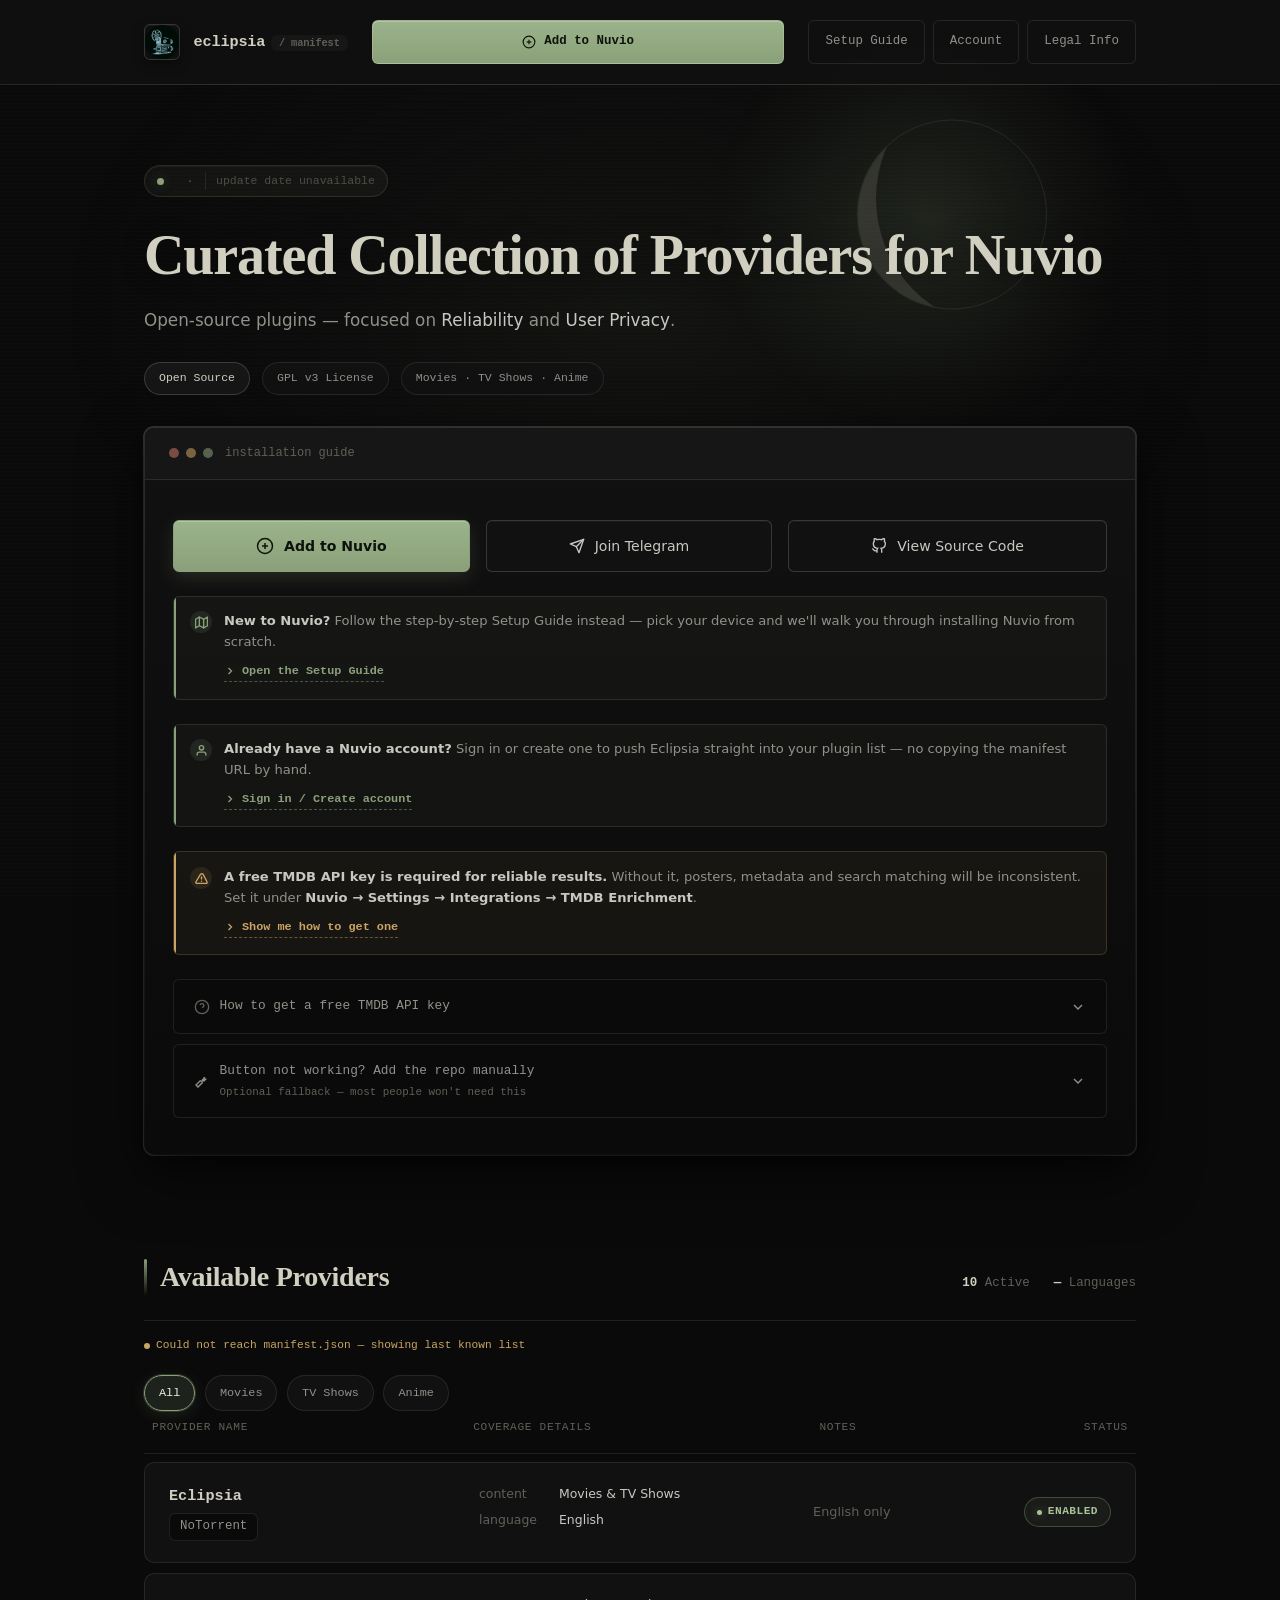
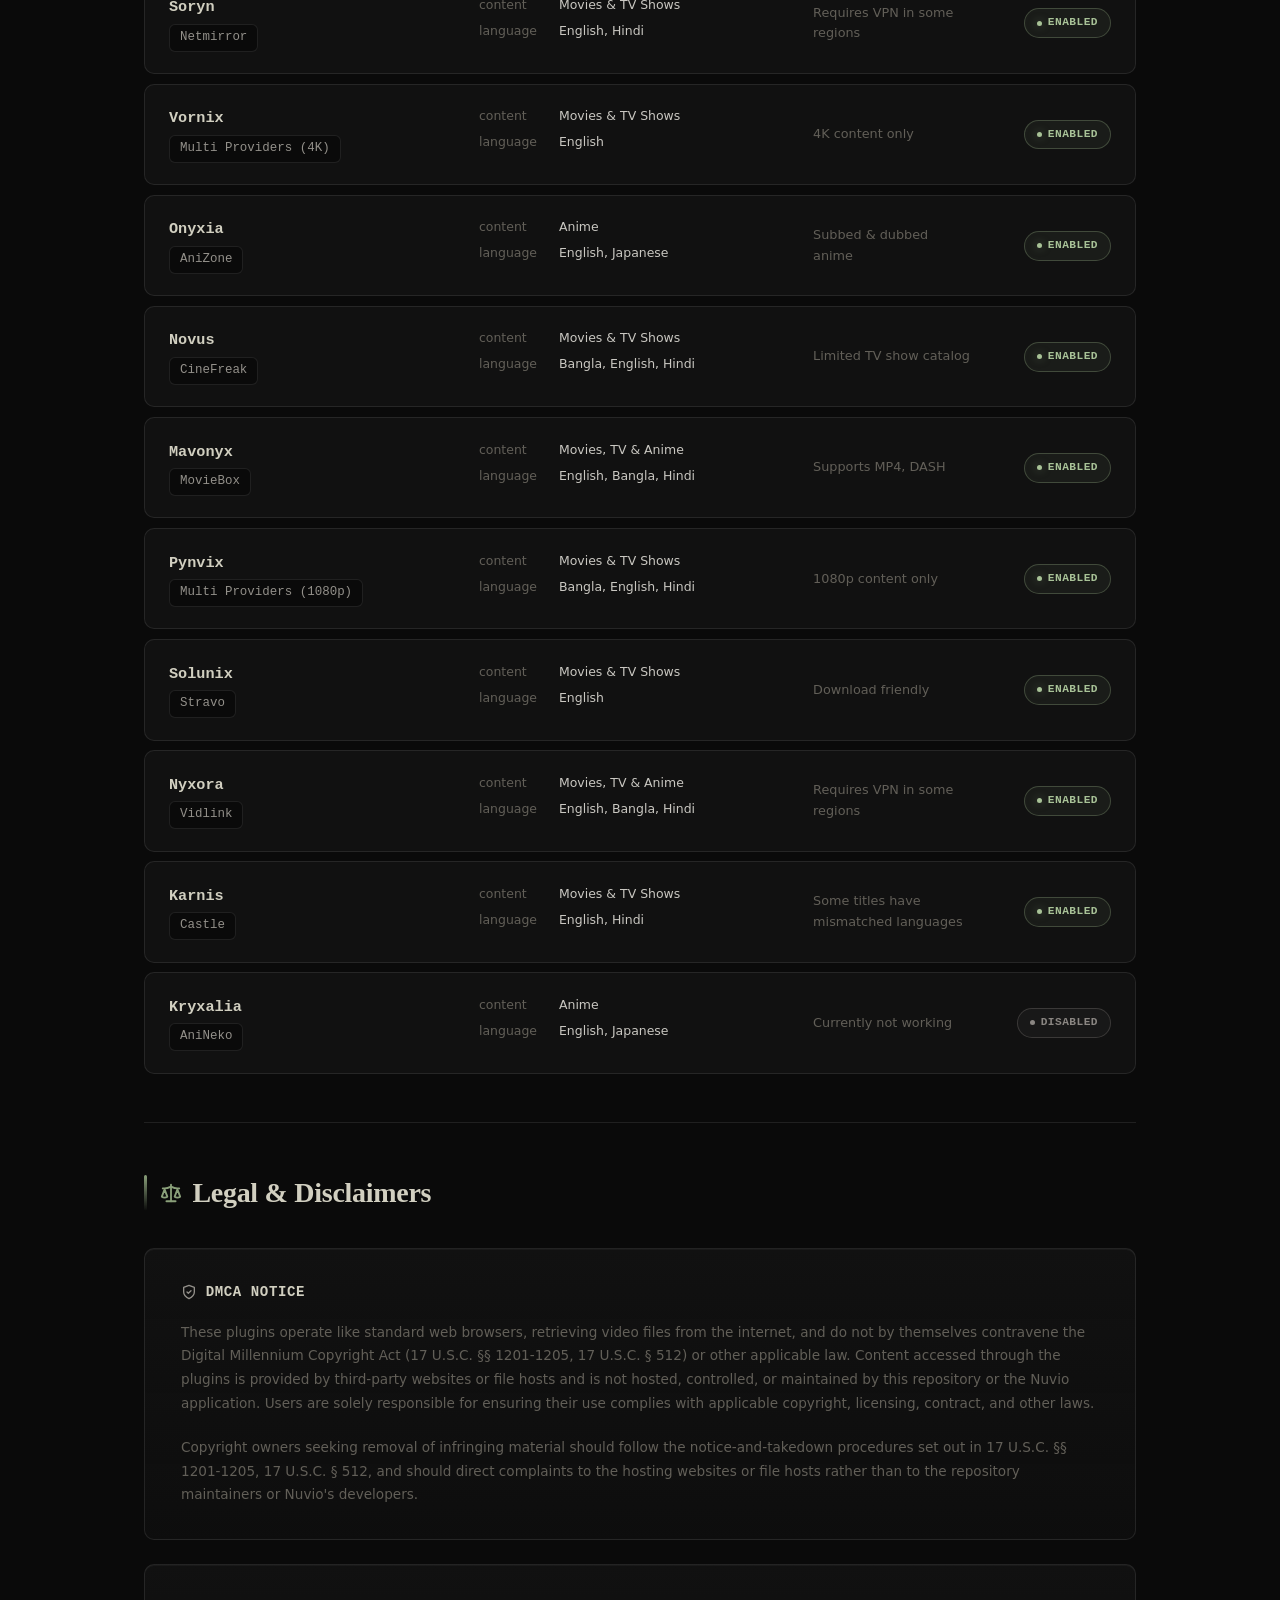
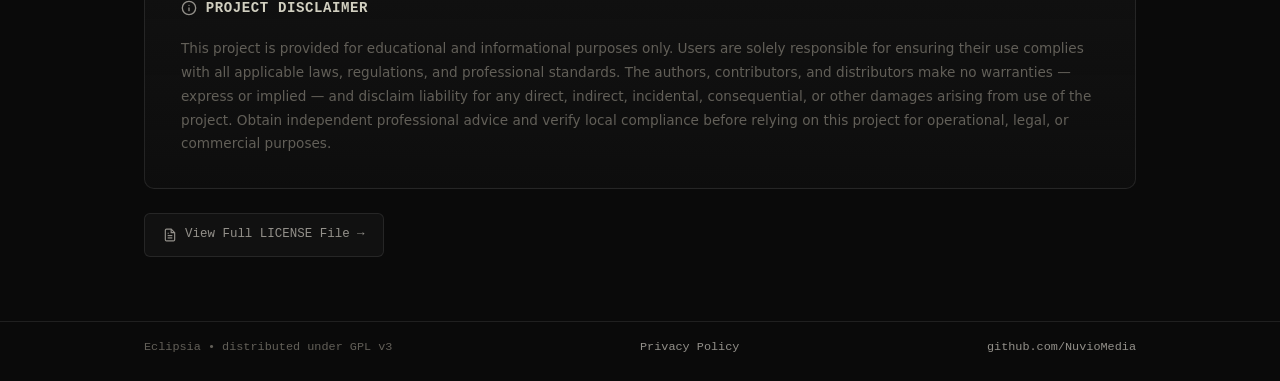
==== index.html @ 63b5b100 "Update" ====
<!doctype html>
<html lang="en" data-scroll-behavior="smooth">
<head>
  <meta charset="utf-8">
  <meta name="viewport" content="width=device-width, initial-scale=1">
  <meta name="theme-color" content="#0a0a0a">
  <meta name="referrer" content="no-referrer">
  <meta http-equiv="Content-Security-Policy" content="
    default-src 'self';
    style-src 'self' 'unsafe-inline' https://fonts.bunny.net;
    font-src https://fonts.bunny.net;
    img-src 'self' data:;
    connect-src 'self' https://raw.githubusercontent.com https://api.github.com;
    script-src 'self';
    frame-ancestors 'none';
    base-uri 'self';
    form-action 'none';
  ">
  <meta http-equiv="Permissions-Policy" content="camera=(), microphone=(), geolocation=(), payment=(), usb=(), interest-cohort=()">
  <link rel="icon" type="image/png" href="assets/icon.png">
  <link rel="apple-touch-icon" href="assets/logo.png">

  <title>Eclipsia</title>
  <meta name="description" content="A curated, open-source collection of provider plugins for Nuvio. Movies, TV, anime. GPL v3.">

  <link rel="preconnect" href="https://fonts.bunny.net">
  <link href="https://fonts.bunny.net/css?family=source-serif-4:500,600|inter:400,500,600,700|jetbrains-mono:400,500,600&display=swap" rel="stylesheet">
  <link rel="stylesheet" href="assets/css/styles.css">
</head>
<body>
  <div class="app-wrapper">

    <header class="site-header">
      <div class="wrap header-inner">
        <div class="brand">
          <div class="brand-icon" aria-hidden="true">
            <img src="assets/icon.png" alt="Eclipsia">
          </div>
          <span class="brand-name">eclipsia<span class="brand-tag">/ manifest</span></span>
        </div>
        <a class="btn header-cta" id="headerCta" href="nuvio://repo?url=https://raw.githubusercontent.com/Eclipsia-Vault/eclipsia-nuvio/refs/heads/main/manifest.json">
          <svg viewBox="0 0 24 24" fill="none" stroke="currentColor" stroke-width="2">
            <circle cx="12" cy="12" r="10"/>
            <line x1="12" y1="8" x2="12" y2="16"/>
            <line x1="8" y1="12" x2="16" y2="12"/>
          </svg>
          Add to Nuvio
        </a>
        <div class="header-nav-links">
          <a href="guide/" class="nav-action">Setup Guide</a>
          <a href="accounts/" class="nav-action">Account</a>
          <a href="#legal" class="nav-action">Legal Info</a>
        </div>
        <button class="nav-toggle" id="navToggle" type="button" aria-expanded="false" aria-controls="mobileNav" aria-label="Open menu">
          <svg class="nav-toggle-icon icon-menu" viewBox="0 0 24 24" fill="none" stroke="currentColor" stroke-width="2" stroke-linecap="round" stroke-linejoin="round">
            <line x1="3" y1="6" x2="21" y2="6"/>
            <line x1="3" y1="12" x2="21" y2="12"/>
            <line x1="3" y1="18" x2="21" y2="18"/>
          </svg>
          <svg class="nav-toggle-icon icon-close" viewBox="0 0 24 24" fill="none" stroke="currentColor" stroke-width="2" stroke-linecap="round" stroke-linejoin="round">
            <line x1="18" y1="6" x2="6" y2="18"/>
            <line x1="6" y1="6" x2="18" y2="18"/>
          </svg>
        </button>
      </div>
      <div class="mobile-nav" id="mobileNav">
        <a href="guide/" class="mobile-nav-link">Setup Guide</a>
        <a href="accounts/" class="mobile-nav-link">Account</a>
        <a href="#legal" class="mobile-nav-link">Legal Info</a>
      </div>
    </header>

    <main class="wrap">

      <section class="hero" id="heroSection">
        <div class="eyebrow"><span id="manifestVersion"></span>· <span class="updated" id="lastUpdated">syncing…</span></div>

        <h1 class="hero-title">Curated Collection of Providers for Nuvio</h1>

        <p class="hero-description">
          Open-source plugins — focused on <strong>Reliability</strong> and <strong>User Privacy</strong>.
        </p>

        <div class="hero-meta">
          <span class="meta-badge primary">Open Source</span>
          <span class="meta-badge">GPL v3 License</span>
          <span class="meta-badge">Movies · TV Shows  · Anime</span>
        </div>

        <a class="btn btn-add-top btn-primary" id="btnAddTop" href="nuvio://repo?url=https://raw.githubusercontent.com/Eclipsia-Vault/eclipsia-nuvio/refs/heads/main/manifest.json">
          <svg width="18" height="18" viewBox="0 0 24 24" fill="none" stroke="currentColor" stroke-width="2">
            <circle cx="12" cy="12" r="10"/>
            <line x1="12" y1="8" x2="12" y2="16"/>
            <line x1="8" y1="12" x2="16" y2="12"/>
          </svg>
          Add to Nuvio
        </a>

        <a class="fallback-link-mobile" id="fallbackLinkTop" data-opens="manualAddGuide" href="#manualAddGuide" aria-expanded="false">
          Button not working? Add the repo manually
        </a>

        <div class="install-container reveal" id="install">
          <div class="install-titlebar">
            <div class="titlebar-dots"><span></span><span></span><span></span></div>
            <span class="install-titlebar-label">installation guide</span>
          </div>

          <div class="install-body">
            <div class="action-buttons">
              <a class="btn btn-add-desktop btn-primary" href="nuvio://repo?url=https://raw.githubusercontent.com/Eclipsia-Vault/eclipsia-nuvio/refs/heads/main/manifest.json">
                <svg width="18" height="18" viewBox="0 0 24 24" fill="none" stroke="currentColor" stroke-width="2">
                  <circle cx="12" cy="12" r="10"/>
                  <line x1="12" y1="8" x2="12" y2="16"/>
                  <line x1="8" y1="12" x2="16" y2="12"/>
                </svg>
                Add to Nuvio
              </a>
              <a class="btn" href="https://t.me/eclipsia_nuvio" target="_blank" rel="noopener noreferrer" referrerpolicy="no-referrer">
                                <svg width="16" height="16" viewBox="0 0 24 24" fill="none" stroke="currentColor" stroke-width="2" stroke-linecap="round" stroke-linejoin="round">
                                    <line x1="22" y1="2" x2="11" y2="13" />
                                    <polygon points="22 2 15 22 11 13 2 9 22 2" />
                                </svg>
                                Join Telegram
                            </a>
              <a class="btn" href="https://github.com/Eclipsia-Vault/eclipsia-nuvio" target="_blank" rel="noopener noreferrer" referrerpolicy="no-referrer">
                <svg width="16" height="16" viewBox="0 0 24 24" fill="none" stroke="currentColor" stroke-width="2">
                  <path d="M9 19c-5 1.5-5-2.5-7-3m14 6v-3.87a3.37 3.37 0 0 0-.94-2.61c3.14-.35 6.44-1.54 6.44-7A5.44 5.44 0 0 0 20 4.77 5.07 5.07 0 0 0 19.91 1S18.73.65 16 2.48a13.38 13.38 0 0 0-7 0C6.27.65 5.09 1 5.09 1A5.07 5.07 0 0 0 5 4.77a5.44 5.44 0 0 0-1.5 3.78c0 5.42 3.3 6.61 6.44 7A3.37 3.37 0 0 0 9 18.13V22"/>
                </svg>
                View Source Code
              </a>
            </div>

            <!-- Setup guide notice: points new users to the step-by-step wizard -->
            <div class="warning-banner banner-neutral">
              <span class="mark">
                <svg width="12" height="12" viewBox="0 0 24 24" fill="none" stroke="currentColor" stroke-width="2.5" stroke-linecap="round" stroke-linejoin="round"><polygon points="1 6 1 22 8 18 16 22 23 18 23 2 16 6 8 2 1 6"/><line x1="8" y1="2" x2="8" y2="18"/><line x1="16" y1="6" x2="16" y2="22"/></svg>
              </span>
              <div class="banner-body">
                <p><strong>New to Nuvio?</strong>
                Follow the step-by-step Setup Guide instead — pick your device and we'll walk you through installing Nuvio from scratch.</p>
                <a class="banner-cta" href="guide/" aria-expanded="false">
                  <svg viewBox="0 0 24 24" fill="none" stroke="currentColor" stroke-width="2.5"><polyline points="9 18 15 12 9 6"/></svg>
                  Open the Setup Guide
                </a>
              </div>
            </div>

            <!-- Account sync notice: points to the dedicated /accounts page -->
            <div class="warning-banner banner-neutral">
              <span class="mark">
                <svg width="12" height="12" viewBox="0 0 24 24" fill="none" stroke="currentColor" stroke-width="2.5"><path d="M20 21v-2a4 4 0 0 0-4-4H8a4 4 0 0 0-4 4v2"/><circle cx="12" cy="7" r="4"/></svg>
              </span>
              <div class="banner-body">
                <p><strong>Already have a Nuvio account?</strong>
                Sign in or create one to push Eclipsia straight into your plugin list — no copying the manifest URL by hand.</p>
                <a class="banner-cta" href="accounts/" aria-expanded="false">
                  <svg viewBox="0 0 24 24" fill="none" stroke="currentColor" stroke-width="2.5"><polyline points="9 18 15 12 9 6"/></svg>
                  Sign in / Create account
                </a>
              </div>
            </div>

            <!-- TMDB key notice: always visible, not buried -->
            <div class="warning-banner">
              <span class="mark">
                <svg viewBox="0 0 24 24" fill="none" stroke="currentColor" stroke-width="2.5" stroke-linecap="round" stroke-linejoin="round"><path d="M12 9v4"/><path d="M10.29 3.86 1.82 18a2 2 0 0 0 1.71 3h16.94a2 2 0 0 0 1.71-3L14.71 3.86a2 2 0 0 0-3.42 0Z"/><path d="M12 17h.01"/></svg>
              </span>
              <div class="banner-body">
                <p><strong>A free TMDB API key is required for reliable results.</strong>
                Without it, posters, metadata and search matching will be inconsistent.
                Set it under <strong>Nuvio → Settings → Integrations → TMDB Enrichment</strong>.</p>
                <a class="banner-cta" data-opens="tmdbGuide" href="#tmdbGuide" aria-expanded="false">
                  <svg viewBox="0 0 24 24" fill="none" stroke="currentColor" stroke-width="2.5"><polyline points="9 18 15 12 9 6"/></svg>
                  Show me how to get one
                </a>
              </div>
            </div>

            <!-- Collapsible: step-by-step TMDB API key guide -->
            <details class="manual-toggle" id="tmdbGuide">
              <summary>
                <span class="summary-label">
                  <svg class="summary-icon" viewBox="0 0 24 24" fill="none" stroke="currentColor" stroke-width="2"><circle cx="12" cy="12" r="10"/><path d="M9.09 9a3 3 0 0 1 5.83 1c0 2-3 3-3 3"/><line x1="12" y1="17" x2="12.01" y2="17"/></svg>
                  How to get a free TMDB API key
                </span>
                <svg class="chev" width="16" height="16" viewBox="0 0 24 24" fill="none" stroke="currentColor" stroke-width="2">
                  <polyline points="6 9 12 15 18 9"/>
                </svg>
              </summary>
              <div class="manual-toggle-body">
                <div class="guide-steps">
                  <div class="guide-step">
                    <span class="num">1</span>
                    <span class="txt">Create a free account at
                      <a href="https://www.themoviedb.org/signup" target="_blank" rel="noopener noreferrer" referrerpolicy="no-referrer">themoviedb.org</a>.
                    </span>
                  </div>
                  <div class="guide-step">
                    <span class="num">2</span>
                    <span class="txt">Once logged in, go to
                      <code>Settings</code> → <code>API</code>, then click
                      <code>Create</code> under "Request an API Key".
                    </span>
                  </div>
                  <div class="guide-step">
                    <span class="num">3</span>
                    <span class="txt">Choose <code>Developer</code>, accept the terms, and fill in the short application form. For personal use, "Application Name" and "Application URL" can be anything (e.g. Nuvio and a placeholder URL).</span>
                  </div>
                  <div class="guide-step">
                    <span class="num">4</span>
                    <span class="txt">Once approved (usually instant), copy the <code>API Key (v3 auth)</code> value from your new API settings page.</span>
                  </div>
                  <div class="guide-step">
                    <span class="num">5</span>
                    <span class="txt">Paste it into <code>Nuvio → Settings → Integrations → TMDB Enrichment</code> and save.</span>
                  </div>
                </div>
                <div class="guide-note">Free tier is more than enough for personal use — no billing details required.</div>
              </div>
            </details>

            <!-- Collapsible: manual repo add -->
            <details class="manual-toggle is-fallback" id="manualAddGuide">
              <summary>
                <span class="summary-label">
                  <svg class="summary-icon" viewBox="0 0 24 24" fill="none" stroke="currentColor" stroke-width="2">
                    <path d="M14.7 6.3a4 4 0 0 1-5.4 5.4L3 18l3 3 6.3-6.3a4 4 0 0 1 5.4-5.4l-2.8 2.8-2-2 2.8-2.8Z"/>
                  </svg>
                  <span class="summary-text">
                    <span>Button not working? Add the repo manually</span>
                    <span class="summary-sub">Optional fallback — most people won't need this</span>
                  </span>
                </span>
                <svg class="chev" width="16" height="16" viewBox="0 0 24 24" fill="none" stroke="currentColor" stroke-width="2">
                  <polyline points="6 9 12 15 18 9"/>
                </svg>
              </summary>
              <div class="manual-toggle-body">
                <div class="step-label">Step 01 — Open plugin settings</div>
                <div class="path-row">
                  <span class="seg">Nuvio</span><span class="sep">→</span>
                  <span class="seg">Settings</span><span class="sep">→</span>
                  <span class="seg">Content & Discovery</span><span class="sep">→</span>
                  <span class="seg">Plugins</span>
                </div>

                <div class="step-label">Step 02 — Copy repository URL below</div>
                <div class="repo-url-box">
                  <div class="repo-url-label">Repository URL</div>
                  <div class="repo-url-field">
                    <div class="repo-url-value" id="manifestUrlText">https://raw.githubusercontent.com/Eclipsia-Vault/eclipsia-nuvio/refs/heads/main/stable/manifest.json</div>
                    <button class="repo-copy-btn" id="copyRepoBtn" type="button">
                      <svg width="16" height="16" viewBox="0 0 24 24" fill="none" stroke="currentColor" stroke-width="2">
                        <rect x="9" y="9" width="13" height="13" rx="2"/>
                        <path d="M5 15V5a2 2 0 0 1 2-2h10"/>
                      </svg>
                      <span id="repoCopyText">Copy Link</span>
                    </button>
                  </div>
                </div>
              </div>
            </details>

            
        </div>
      </section>

      <button class="fab-top" id="fabTop" type="button" aria-label="Back to top">
        <svg viewBox="0 0 24 24" fill="none" stroke="currentColor" stroke-width="2" stroke-linecap="round" stroke-linejoin="round">
          <line x1="12" y1="19" x2="12" y2="5"/>
          <polyline points="5 12 12 5 19 12"/>
        </svg>
      </button>

      <section class="providers-section reveal">
        <div class="section-head">
          <h2>Available Providers</h2>
          <div class="section-stats">
            <span><b id="statActive">10</b> Active</span>
            <span><b id="statLangs">3+</b> Languages</span>
          </div>
        </div>

        <p class="sync-status" id="syncStatus">Loading providers from manifest.json…</p>

        <button class="manual-toggle providers-toggle-btn" id="providersToggleBtn" type="button" aria-expanded="false" aria-controls="providersBody">
          <span>Show Available Providers</span>
          <svg class="chev" width="16" height="16" viewBox="0 0 24 24" fill="none" stroke="currentColor" stroke-width="2">
            <polyline points="6 9 12 15 18 9"/>
          </svg>
        </button>

        <div class="providers-body" id="providersBody">
          <div class="filter-bar" id="filterBar" role="group" aria-label="Filter providers by content type">
            <button class="filter-chip active" data-filter="all" type="button">All</button>
            <button class="filter-chip" data-filter="movies" type="button">Movies</button>
            <button class="filter-chip" data-filter="tv" type="button">TV Shows</button>
            <button class="filter-chip" data-filter="anime" type="button">Anime</button>
          </div>

          <div class="col-head">
            <span>Provider Name</span>
            <span>Coverage Details</span>
            <span>Notes</span>
            <span class="end">Status</span>
          </div>

          <div class="manifest-list" id="scraperCards"></div>
          <p class="no-results" id="noResults">No providers match this filter.</p>
        </div>
      </section>

      <section id="legal" class="legal-section reveal">
        <div class="section-head legal-head">
          <h2>
            <svg viewBox="0 0 24 24" fill="none" stroke="currentColor" stroke-width="2" stroke-linecap="round" stroke-linejoin="round">
              <path d="m16 16 3-8 3 8c-.87.65-1.92 1-3 1s-2.13-.35-3-1Z"/>
              <path d="m2 16 3-8 3 8c-.87.65-1.92 1-3 1s-2.13-.35-3-1Z"/>
              <path d="M7 21h10"/>
              <path d="M12 3v18"/>
              <path d="M3 7h2c2 0 5-1 7-2 2 1 5 2 7 2h2"/>
            </svg>
            Legal & Disclaimers
          </h2>
        </div>

        <div class="legal-block">
          <h3>
            <svg viewBox="0 0 24 24" fill="none" stroke="currentColor" stroke-width="2" stroke-linecap="round" stroke-linejoin="round">
              <path d="M12 22s8-4 8-10V5l-8-3-8 3v7c0 6 8 10 8 10Z"/>
              <path d="M9 12l2 2 4-4"/>
            </svg>
            DMCA Notice
          </h3>
          <p align="justify">
            These plugins operate like standard web browsers, retrieving video files from the internet,
            and do not by themselves contravene the Digital Millennium Copyright Act
            (17 U.S.C. §§ 1201-1205, 17 U.S.C. § 512) or other applicable law. Content accessed through
            the plugins is provided by third-party websites or file hosts and is not hosted, controlled,
            or maintained by this repository or the Nuvio application. Users are solely responsible for
            ensuring their use complies with applicable copyright, licensing, contract, and other laws.
          </p>
          <p align="justify">
            Copyright owners seeking removal of infringing material should follow the notice-and-takedown
            procedures set out in 17 U.S.C. §§ 1201-1205, 17 U.S.C. § 512, and should direct complaints to
            the hosting websites or file hosts rather than to the repository maintainers or Nuvio's developers.
          </p>
        </div>

        <div class="legal-block">
          <h3>
            <svg viewBox="0 0 24 24" fill="none" stroke="currentColor" stroke-width="2" stroke-linecap="round" stroke-linejoin="round">
              <circle cx="12" cy="12" r="10"/>
              <line x1="12" y1="16" x2="12" y2="12"/>
              <line x1="12" y1="8" x2="12.01" y2="8"/>
            </svg>
            Project Disclaimer
          </h3>
          <p align="justify">
            This project is provided for educational and informational purposes only. Users are solely
            responsible for ensuring their use complies with all applicable laws, regulations, and
            professional standards. The authors, contributors, and distributors make no warranties —
            express or implied — and disclaim liability for any direct, indirect, incidental, consequential,
            or other damages arising from use of the project. Obtain independent professional advice and
            verify local compliance before relying on this project for operational, legal, or commercial purposes.
          </p>
        </div>

        <a href="https://github.com/Eclipsia-Vault/eclipsia-nuvio/blob/main/LICENSE" target="_blank" rel="noopener noreferrer" referrerpolicy="no-referrer" class="license-link">
  <svg width="16" height="16" viewBox="0 0 24 24" fill="none" stroke="currentColor" stroke-width="2">
    <path d="M14 2H6a2 2 0 0 0-2 2v16a2 2 0 0 0 2 2h12a2 2 0 0 0 2-2V8z"/>
    <polyline points="14,2 14,8 20,8"/>
    <line x1="16" y1="13" x2="8" y2="13"/>
    <line x1="16" y1="17" x2="8" y2="17"/>
    <polyline points="10,9 9,9 8,9"/>
  </svg>
  View Full LICENSE File →
</a>
      </section>

    </main>

    <footer class="site-footer">
      <div class="wrap footer-content">
        <span>Eclipsia • distributed under GPL v3</span>
        <a class="footer-link" href="privacy/">Privacy Policy</a>
        <a class="footer-link" href="https://github.com/NuvioMedia" target="_blank" rel="noopener noreferrer" referrerpolicy="no-referrer">github.com/NuvioMedia</a>
      </div>
    </footer>

  </div>

  <script src="assets/js/app.js" defer></script>

</body>
</html>
---- assets/css/styles.css ----
:root {
  --bg-deep: #0a0a0a;
  --bg-0: #0a0a0a;
  --bg-1: #111111;
  --bg-2: #161616;
  --bg-glass: rgba(17, 17, 17, 0.85);

  --line: rgba(255, 255, 255, 0.09);
  --line-hover: rgba(255, 255, 255, 0.16);
  --line-strong: rgba(255, 255, 255, 0.2);

  --ink-primary: #d1cfc0;
  --ink-secondary: #c9c7c1;
  --ink-muted: #93908a;
  --ink-subtle: #625f58;

  --accent-ok: #8aa07a;
  --accent-ok-bright: #a8c297;
  --accent-warn: #c9a464;
  --accent-neutral: #8a8682;

  --radius-s: 6px;
  --radius-m: 10px;
  --radius-xl: 20px;

  --font-display: "Source Serif 4", Georgia, serif;
  --font-body: "Inter", system-ui, sans-serif;
  --font-mono: "JetBrains Mono", ui-monospace, Menlo, monospace;

  --shadow-subtle: 0 2px 8px rgba(0, 0, 0, 0.5);
  --shadow-card: 0 8px 32px rgba(0, 0, 0, 0.6), 0 0 0 1px var(--line);
  --shadow-elevated: 0 12px 48px rgba(0, 0, 0, 0.7),
    0 0 0 1px var(--line-strong);
  --shadow-float: 0 20px 60px rgba(0, 0, 0, 0.55), 0 6px 20px rgba(0, 0, 0, 0.4),
    0 0 0 1px var(--line-strong);
  --shadow-inset-top: inset 0 1px 0 rgba(255, 255, 255, 0.04);

  --ease: cubic-bezier(0.4, 0, 0.2, 1);
  --ease-out-expo: cubic-bezier(0.16, 1, 0.3, 1);
  --ease-spring: cubic-bezier(0.34, 1.56, 0.64, 1);
}

*,
*::before,
*::after {
  box-sizing: border-box;
  margin: 0;
  padding: 0;
}

html {
  scroll-behavior: smooth;
  -webkit-text-size-adjust: 100%;
}

body {
  font-family: var(--font-body);
  background: var(--bg-deep);
  color: var(--ink-secondary);
  line-height: 1.6;
  min-height: 100vh;
  overflow-x: hidden;
}

body::before {
  content: "";
  position: fixed;
  inset: 0;
  z-index: -2;
  pointer-events: none;
  background-image: repeating-linear-gradient(
    180deg,
    transparent,
    transparent 3px,
    rgba(255, 255, 255, 0.012) 3px,
    rgba(255, 255, 255, 0.012) 4px
  );
}

body::after {
  content: "";
  position: fixed;
  top: -10%;
  left: 50%;
  width: 1200px;
  height: 800px;
  transform: translateX(-50%);
  z-index: -3;
  pointer-events: none;
  background: radial-gradient(
    ellipse at center,
    rgba(138, 160, 122, 0.07) 0%,
    rgba(138, 160, 122, 0.025) 35%,
    transparent 70%
  );
}

a {
  color: inherit;
  text-decoration: none;
  transition: color 150ms var(--ease);
}
a:hover {
  color: var(--ink-primary);
}

button {
  font-family: inherit;
  cursor: pointer;
  background: none;
  border: none;
  color: inherit;
  transition: all 200ms var(--ease);
}

img {
  max-width: 100%;
  display: block;
}

::selection {
  background: var(--ink-primary);
  color: var(--bg-0);
}

*:focus-visible {
  outline: 2px solid var(--accent-ok-bright);
  outline-offset: 2px;
  border-radius: 2px;
}

.wrap {
  max-width: 1040px;
  margin: 0 auto;
  padding: 0 1.5rem;
}

@media (max-width: 420px) {
  .wrap {
    padding: 0 1.15rem;
  }
}

/* ========================
   HEADER — Glass morphism
   ======================== */
.site-header {
  position: sticky;
  top: 0;
  z-index: 100;
  background: var(--bg-glass);
  backdrop-filter: blur(24px) saturate(200%);
  -webkit-backdrop-filter: blur(24px) saturate(200%);
  border-bottom: 1px solid var(--line);
}

.site-header::after {
  content: "";
  position: absolute;
  left: 0;
  right: 0;
  bottom: -1px;
  height: 1px;
  background: linear-gradient(
    90deg,
    transparent,
    rgba(255, 255, 255, 0.05) 20%,
    rgba(255, 255, 255, 0.05) 80%,
    transparent
  );
  pointer-events: none;
}

.header-inner {
  display: flex;
  align-items: center;
  justify-content: space-between;
  padding: 1.25rem 0;
  gap: 1.5rem;
  min-height: 60px;
}

.brand {
  display: flex;
  align-items: center;
  gap: 0.85rem;
  flex-shrink: 0;
}

.brand-icon {
  width: 36px;
  height: 36px;
  border-radius: var(--radius-s);
  overflow: hidden;
  border: 1px solid var(--line-hover);
  box-shadow: 0 4px 12px rgba(0, 0, 0, 0.4), var(--shadow-inset-top);
}

.brand-icon img {
  width: 100%;
  height: 100%;
  object-fit: cover;
}

.brand-name {
  font-family: var(--font-mono);
  font-size: 0.95rem;
  font-weight: 600;
  color: var(--ink-primary);
  letter-spacing: -0.01em;
  white-space: nowrap;
}

.brand-tag {
  font-family: var(--font-mono);
  font-size: 0.65rem;
  color: var(--ink-subtle);
  margin-left: 0.35rem;
  padding: 2px 8px;
  background: var(--bg-2);
  border-radius: var(--radius-s);
}

.header-nav-links {
  display: flex;
  align-items: center;
  gap: 0.5rem;
  flex-shrink: 0;
}

.nav-action {
  font-family: var(--font-mono);
  font-size: 0.78rem;
  color: var(--ink-muted);
  padding: 8px 16px;
  border: 1px solid var(--line);
  border-radius: var(--radius-s);
  background: transparent;
  transition: all 200ms var(--ease);
  white-space: nowrap;
  min-height: 44px;
  display: inline-flex;
  align-items: center;
}

.nav-action:hover {
  color: var(--ink-primary);
  border-color: var(--line-hover);
  background: var(--bg-2);
}

.nav-toggle {
  display: none;
  align-items: center;
  justify-content: center;
  width: 40px;
  height: 40px;
  border: 1px solid var(--line);
  border-radius: var(--radius-s);
  background: transparent;
  color: var(--ink-secondary);
  flex-shrink: 0;
  transition: all 200ms var(--ease);
}

.nav-toggle:hover {
  color: var(--ink-primary);
  border-color: var(--line-hover);
  background: var(--bg-2);
}

.nav-toggle-icon {
  width: 20px;
  height: 20px;
}

.nav-toggle .icon-close {
  display: none;
}

.nav-toggle[aria-expanded="true"] .icon-menu {
  display: none;
}
.nav-toggle[aria-expanded="true"] .icon-close {
  display: block;
}

.mobile-nav {
  display: none;
  flex-direction: column;
  gap: 0.5rem;
  padding: 0 1.5rem 1.1rem;
  max-height: 0;
  overflow: hidden;
  opacity: 0;
  transform: translateY(-6px);
  pointer-events: none;
  transition: max-height 240ms var(--ease-out-expo),
    opacity 160ms var(--ease-out-expo),
    transform 200ms var(--ease-out-expo);
}

.mobile-nav.open {
  max-height: 260px;
  opacity: 1;
  transform: translateY(0);
  pointer-events: auto;
  transition: max-height 240ms var(--ease-out-expo),
    opacity 200ms var(--ease-out-expo) 20ms,
    transform 240ms var(--ease-out-expo);
}

.mobile-nav-link {
  font-family: var(--font-mono);
  font-size: 0.82rem;
  color: var(--ink-muted);
  padding: 12px 14px;
  border: 1px solid var(--line);
  border-radius: var(--radius-s);
  background: var(--bg-2);
  opacity: 0;
  transform: translateY(-4px);
  transition: color 200ms var(--ease), border-color 200ms var(--ease), background 200ms var(--ease),
    opacity 180ms var(--ease-out-expo), transform 180ms var(--ease-out-expo);
}

.mobile-nav.open .mobile-nav-link {
  opacity: 1;
  transform: translateY(0);
}

.mobile-nav.open .mobile-nav-link:nth-child(1) { transition-delay: 40ms; }
.mobile-nav.open .mobile-nav-link:nth-child(2) { transition-delay: 80ms; }
.mobile-nav.open .mobile-nav-link:nth-child(3) { transition-delay: 120ms; }
.mobile-nav.open .mobile-nav-link:nth-child(4) { transition-delay: 160ms; }

.mobile-nav-link:hover,
.mobile-nav-link:active {
  color: var(--ink-primary);
  border-color: var(--line-hover);
}

@media (max-width: 600px) {
  .header-nav-links {
    display: none;
  }

  .nav-toggle {
    display: inline-flex;
  }

  .mobile-nav {
    display: flex;
  }
}

/* ========================
   HERO SECTION
   ======================== */
.hero {
  padding: 5rem 0 2.5rem;
  position: relative;
}

/* Decorative eclipse motif — soft glow + ring, anchored to the right of
   the hero title/description so the wide empty column beside the
   (intentionally narrow-measure) copy doesn't read as blank. Anchored
   with a fixed offset from the top of the hero — rather than a
   percentage of its full height — so it stays beside the headline
   instead of drifting down behind the (much taller) install-container
   box that follows. Purely visual: no layout width is reserved for it,
   so copy width/wrapping is unaffected. */
.hero::before {
  content: "";
  position: absolute;
  top: 7rem;
  right: 0;
  width: 480px;
  height: 480px;
  max-width: 42%;
  transform: translateY(-45%);
  background: radial-gradient(
    circle,
    rgba(138, 160, 122, 0.16) 0%,
    rgba(138, 160, 122, 0.05) 42%,
    transparent 68%
  );
  pointer-events: none;
  z-index: -1;
  animation: eclipse-glow-pulse 9s var(--ease) infinite;
}

.hero::after {
  content: "";
  position: absolute;
  top: 7.5rem;
  right: 9%;
  width: 190px;
  height: 190px;
  transform: translateY(-45%);
  border-radius: 50%;
  border: 1px solid rgba(209, 207, 192, 0.1);
  box-shadow: inset 54px -16px 0 -36px rgba(209, 207, 192, 0.14);
  pointer-events: none;
  z-index: -1;
  animation: eclipse-ring-drift 12s var(--ease) infinite;
}

@keyframes eclipse-glow-pulse {
  0%, 100% { opacity: 1; transform: translateY(-45%) scale(1); }
  50% { opacity: 0.75; transform: translateY(-45%) scale(1.05); }
}

@keyframes eclipse-ring-drift {
  0%, 100% { box-shadow: inset 54px -16px 0 -36px rgba(209, 207, 192, 0.14); }
  50% { box-shadow: inset 58px -12px 0 -36px rgba(209, 207, 192, 0.2); }
}

@media (prefers-reduced-motion: reduce) {
  .hero::before,
  .hero::after {
    animation: none;
  }
}

@media (max-width: 900px) {
  .hero::before,
  .hero::after {
    display: none;
  }
}

.eyebrow {
  font-family: var(--font-mono);
  font-size: 0.72rem;
  color: var(--ink-subtle);
  letter-spacing: 0.08em;
  text-transform: uppercase;
  display: inline-flex;
  align-items: center;
  gap: 0.7rem;
  margin-bottom: 1.75rem;
  padding: 6px 12px;
  background: rgba(138, 160, 122, 0.07);
  border: 1px solid rgba(138, 160, 122, 0.18);
  border-radius: var(--radius-xl);
  box-shadow: var(--shadow-inset-top);
}

.eyebrow::before {
  content: "";
  width: 7px;
  height: 7px;
  border-radius: 50%;
  background: var(--accent-ok);
  flex-shrink: 0;
  box-shadow: 0 0 12px rgba(138, 160, 122, 0.3);
  animation: pulse 2s ease-in-out 3;
}

@keyframes pulse {
  0%,
  100% {
    opacity: 1;
  }
  50% {
    opacity: 0.5;
  }
}

.eyebrow .updated {
  color: var(--ink-subtle);
  opacity: 0.75;
  font-weight: 400;
  text-transform: none;
  letter-spacing: 0;
  padding-left: 0.6rem;
  border-left: 1px solid rgba(138, 160, 122, 0.2);
}

h1.hero-title {
  font-family: var(--font-display);
  font-size: clamp(2rem, 8vw, 3.5rem);
  font-weight: 600;
  line-height: 1.08;
  color: var(--ink-primary);
  letter-spacing: -0.02em;
  margin-bottom: 1.25rem;
  text-wrap: balance;
  text-shadow: 0 2px 24px rgba(0, 0, 0, 0.35);
}

.hero-description {
  font-size: 1.05rem;
  color: var(--ink-muted);
  max-width: 56ch;
  margin-bottom: 1.75rem;
  line-height: 1.7;
}

.hero-description strong {
  color: var(--ink-secondary);
  font-weight: 500;
}

.hero-meta {
  display: flex;
  flex-wrap: wrap;
  gap: 0.75rem;
  margin-bottom: 0;
}

.meta-badge {
  font-family: var(--font-mono);
  font-size: 0.72rem;
  color: var(--ink-muted);
  padding: 6px 14px;
  border: 1px solid var(--line);
  border-radius: var(--radius-xl);
  background: var(--bg-1);
  transition: border-color 200ms var(--ease), color 200ms var(--ease);
}

.meta-badge:hover {
  border-color: var(--line-hover);
  color: var(--ink-primary);
}

.meta-badge.primary {
  color: var(--ink-primary);
  border-color: var(--line-hover);
  background: var(--bg-2);
}

/* ========================
   INSTALL CONTAINER
   ======================== */
.install-container {
  margin: 2rem 0 1.75rem;
  border: 1px solid var(--line-strong);
  border-radius: var(--radius-m);
  background:
    linear-gradient(180deg, var(--bg-1) 0%, var(--bg-0) 100%) padding-box,
    linear-gradient(180deg, rgba(255, 255, 255, 0.14), rgba(255, 255, 255, 0.02)) border-box;
  border: 1px solid transparent;
  overflow: hidden;
  box-shadow: var(--shadow-float);
  transition: box-shadow 320ms var(--ease-out-expo), transform 320ms var(--ease-out-expo);
  width: 100%;
}

.install-container:hover {
  box-shadow: 0 24px 70px rgba(0, 0, 0, 0.6), 0 8px 24px rgba(0, 0, 0, 0.45),
    0 0 0 1px var(--line-strong);
}

.install-titlebar {
  display: flex;
  align-items: center;
  gap: 0.75rem;
  padding: 1rem 1.5rem;
  border-bottom: 1px solid var(--line);
  background: var(--bg-2);
}

.titlebar-dots {
  display: flex;
  gap: 7px;
}

.titlebar-dots span {
  width: 10px;
  height: 10px;
  border-radius: 50%;
  background: var(--ink-subtle);
  opacity: 0.55;
}

.titlebar-dots span:nth-child(1) {
  background: #c9776b;
}

.titlebar-dots span:nth-child(2) {
  background: var(--accent-warn);
}

.titlebar-dots span:nth-child(3) {
  background: var(--accent-ok);
}

.install-titlebar-label {
  font-family: var(--font-mono);
  font-size: 0.75rem;
  color: var(--ink-subtle);
}

.install-body {
  padding: 2rem 1.75rem 2.25rem;
}

.warning-banner {
  display: flex;
  gap: 0.75rem;
  padding: 0.85rem 1rem;
  background: rgba(201, 164, 100, 0.06);
  border: 1px solid rgba(201, 164, 100, 0.2);
  border-radius: var(--radius-s);
  margin: 0.5rem 0 1.5rem;
  position: relative;
  overflow: hidden;
  align-items: flex-start;
}

.warning-banner::before {
  content: "";
  position: absolute;
  left: 0;
  top: 0;
  bottom: 0;
  width: 2px;
  background: var(--accent-warn);
}

.warning-banner .mark {
  font-family: var(--font-mono);
  color: var(--accent-warn);
  font-weight: 600;
  flex-shrink: 0;
  font-size: 0.82rem;
  display: flex;
  align-items: center;
  justify-content: center;
  width: 22px;
  height: 22px;
  margin-top: 1px;
  border-radius: 50%;
  background: rgba(201, 164, 100, 0.1);
}

.warning-banner .mark svg {
  width: 13px;
  height: 13px;
  flex-shrink: 0;
}

/* Neutral variant for informational (non-warning) banners, e.g. the
   "sign in to sync" callout — reuses .warning-banner's layout but in
   the ok/accent color instead of the warn color. */
.warning-banner.banner-neutral {
  background: rgba(138, 160, 122, 0.05);
  border-color: rgba(138, 160, 122, 0.18);
}

.warning-banner.banner-neutral::before {
  background: var(--accent-ok);
}

.warning-banner.banner-neutral .mark {
  color: var(--accent-ok);
  background: rgba(138, 160, 122, 0.12);
}

.warning-banner.banner-neutral .banner-cta {
  color: var(--accent-ok);
  border-bottom-color: rgba(138, 160, 122, 0.45);
}

.warning-banner p {
  color: var(--ink-muted);
  font-size: 0.82rem;
  line-height: 1.6;
}

.warning-banner strong {
  color: var(--ink-secondary);
  font-weight: 600;
}

.warning-banner .banner-body {
  flex: 1;
  min-width: 0;
}

.warning-banner .banner-cta {
  display: inline-flex;
  align-items: center;
  gap: 6px;
  margin-top: 0.6rem;
  font-family: var(--font-mono);
  font-size: 0.74rem;
  font-weight: 600;
  color: var(--accent-warn);
  padding: 0;
  border-bottom: 1px dashed rgba(201, 164, 100, 0.45);
  transition: color 180ms var(--ease), border-color 180ms var(--ease);
}

.warning-banner .banner-cta:hover {
  color: var(--ink-primary);
  border-color: var(--ink-primary);
}

.warning-banner .banner-cta svg {
  width: 12px;
  height: 12px;
  flex-shrink: 0;
  transition: transform 280ms var(--ease-spring);
}

.warning-banner .banner-cta[aria-expanded="true"] svg {
  transform: rotate(90deg);
}

/* Collapsible manual-setup section */
.manual-toggle {
  border: 1px solid var(--line);
  border-radius: var(--radius-s);
  background: var(--bg-0);
  margin-top: 0.75rem;
  overflow: hidden;
}

.manual-toggle + .manual-toggle {
  margin-top: 0.65rem;
}

.manual-toggle summary {
  list-style: none;
  cursor: pointer;
  padding: 1rem 1.25rem;
  display: flex;
  align-items: center;
  justify-content: space-between;
  gap: 0.75rem;
  font-family: var(--font-mono);
  font-size: 0.8rem;
  color: var(--ink-muted);
  transition: color 180ms var(--ease), background 180ms var(--ease);
  min-height: 44px;
}

.manual-toggle summary::-webkit-details-marker {
  display: none;
}

.manual-toggle summary:hover {
  color: var(--ink-primary);
  background: var(--bg-2);
}

.manual-toggle summary .summary-label {
  display: flex;
  align-items: center;
  gap: 0.6rem;
  min-width: 0;
}

.manual-toggle summary .summary-text {
  display: flex;
  flex-direction: column;
  gap: 2px;
  min-width: 0;
  text-align: left;
}

.manual-toggle summary .summary-sub {
  font-size: 0.68rem;
  color: var(--ink-subtle);
  font-weight: 400;
  letter-spacing: 0;
  text-transform: none;
}

.manual-toggle.is-fallback summary .summary-icon {
  color: var(--ink-muted);
}

.manual-toggle summary .summary-icon {
  width: 16px;
  height: 16px;
  flex-shrink: 0;
  color: var(--ink-subtle);
}

.manual-toggle summary .chev {
  transition: transform 280ms var(--ease-spring);
  flex-shrink: 0;
}

.manual-toggle[open] summary .chev {
  transform: rotate(180deg);
}

.manual-toggle[open] summary {
  border-bottom: 1px solid var(--line);
}

.manual-toggle-body {
  padding: 1.5rem 1.25rem 1.25rem;
}

/* Numbered guide steps (TMDB key walkthrough) */
.guide-steps {
  display: flex;
  flex-direction: column;
  gap: 0.9rem;
  margin-bottom: 1.25rem;
}

.guide-step {
  display: flex;
  gap: 0.85rem;
  align-items: flex-start;
}

.guide-step .num {
  flex-shrink: 0;
  width: 24px;
  height: 24px;
  border-radius: 50%;
  background: var(--bg-2);
  border: 1px solid var(--line-hover);
  color: var(--ink-secondary);
  font-family: var(--font-mono);
  font-size: 0.72rem;
  font-weight: 600;
  display: flex;
  align-items: center;
  justify-content: center;
  margin-top: 1px;
}

.guide-step .txt {
  font-size: 0.85rem;
  color: var(--ink-secondary);
  line-height: 1.65;
  padding-top: 2px;
}

.guide-step .txt code {
  font-family: var(--font-mono);
  font-size: 0.78rem;
  color: var(--ink-primary);
  background: var(--bg-2);
  padding: 2px 7px;
  border-radius: 4px;
  border: 1px solid var(--line);
}

.guide-step .txt a {
  color: var(--accent-warn);
  border-bottom: 1px dashed rgba(201, 164, 100, 0.45);
}

.guide-step .txt a:hover {
  color: var(--ink-primary);
  border-color: var(--ink-primary);
}

.guide-note {
  font-size: 0.78rem;
  color: var(--ink-subtle);
  line-height: 1.6;
  padding: 0.75rem 0.9rem;
  background: var(--bg-1);
  border: 1px solid var(--line);
  border-radius: var(--radius-s);
}

/* Platform download grid */
.platform-grid {
  display: grid;
  grid-template-columns: repeat(3, 1fr);
  gap: 0.65rem;
}

.platform-btn {
  display: flex;
  align-items: center;
  gap: 0.7rem;
  padding: 0.7rem 1.1rem;
  border: 1px solid var(--line);
  border-radius: var(--radius-s);
  background: var(--bg-1);
  color: var(--ink-secondary);
  min-height: 48px;
  width: 100%;
  transition: border-color 220ms var(--ease-out-expo), background 220ms var(--ease-out-expo),
    color 220ms var(--ease-out-expo), transform 220ms var(--ease-out-expo),
    box-shadow 220ms var(--ease-out-expo);
}

.platform-btn:hover {
  border-color: var(--line-hover);
  background: var(--bg-2);
  color: var(--ink-primary);
  transform: translateY(-3px);
  box-shadow: var(--shadow-card);
}

.platform-btn:active {
  transform: translateY(-1px) scale(0.98);
}

.platform-btn svg {
  width: 20px;
  height: 20px;
  flex-shrink: 0;
  color: var(--ink-muted);
  transition: color 200ms var(--ease);
}

.platform-btn:hover svg {
  color: var(--accent-ok);
}

.platform-btn .label {
  display: flex;
  flex-direction: column;
  gap: 1px;
  line-height: 1.25;
  text-align: left;
}

.platform-btn .label .small {
  font-family: var(--font-mono);
  font-size: 0.6rem;
  color: var(--ink-subtle);
  text-transform: uppercase;
  letter-spacing: 0.06em;
}

.platform-btn .label .big {
  font-family: var(--font-body);
  font-size: 0.85rem;
  font-weight: 600;
  color: inherit;
}

/* Bright variant — same layout as .platform-btn, but colored like the
   primary "Next" button, for a single download action that should stand
   out rather than blend in with a row of equal-weight platform choices. */
.platform-btn.platform-btn-primary {
  background: linear-gradient(180deg, #9bb38a 0%, var(--accent-ok) 100%);
  border-color: var(--accent-ok);
  color: #0d130a;
  box-shadow: 0 1px 0 rgba(255, 255, 255, 0.25) inset, 0 6px 18px rgba(138, 160, 122, 0.18);
}

.platform-btn.platform-btn-primary:hover {
  background: linear-gradient(180deg, #aac298 0%, #93ac82 100%);
  border-color: #9bb38a;
  color: #0d130a;
  box-shadow: 0 1px 0 rgba(255, 255, 255, 0.3) inset, 0 10px 28px rgba(138, 160, 122, 0.32);
}

.platform-btn.platform-btn-primary svg,
.platform-btn.platform-btn-primary:hover svg {
  color: #0d130a;
}

.platform-btn.platform-btn-primary .label .small {
  color: rgba(13, 19, 10, 0.65);
}

.platform-btn.platform-btn-primary .label .big {
  color: #0d130a;
}

@media (max-width: 600px) {
  .platform-grid {
    grid-template-columns: repeat(2, 1fr);
  }
}

@media (max-width: 420px) {
  .platform-grid {
    grid-template-columns: 1fr;
  }
}

/* Providers section mobile toggle */
.providers-toggle-btn {
  display: none;
  width: 100%;
  align-items: center;
  justify-content: space-between;
  gap: 0.75rem;
  padding: 1rem 1.25rem;
  font-family: var(--font-mono);
  font-size: 0.8rem;
  color: var(--ink-muted);
  min-height: 44px;
  margin: 0 0 1rem;
  transition: color 180ms var(--ease), background 180ms var(--ease);
}

.providers-toggle-btn:hover {
  color: var(--ink-primary);
  background: var(--bg-2);
}

.providers-toggle-btn .chev {
  transition: transform 280ms var(--ease-spring);
  flex-shrink: 0;
}

.providers-toggle-btn[aria-expanded="true"] .chev {
  transform: rotate(180deg);
}

@media (max-width: 600px) {
  .providers-toggle-btn {
    display: flex;
  }

  .providers-body {
    display: none;
  }

  .providers-body.expanded {
    display: block;
  }
}

.step-label {
  font-family: var(--font-mono);
  font-size: 0.7rem;
  color: var(--ink-subtle);
  text-transform: uppercase;
  letter-spacing: 0.07em;
  margin-bottom: 0.75rem;
  display: flex;
  align-items: center;
  gap: 0.5rem;
}

.step-label::before {
  content: "";
  width: 8px;
  height: 8px;
  border-radius: 50%;
  background: var(--ink-muted);
}

.path-row {
  display: flex;
  flex-wrap: wrap;
  align-items: center;
  gap: 0.5rem;
  font-family: var(--font-mono);
  font-size: 0.95rem;
  color: var(--ink-secondary);
  padding: 1.25rem 1.5rem;
  background: var(--bg-0);
  border: 1px solid var(--line);
  border-radius: var(--radius-s);
  margin-bottom: 1.5rem;
  transition: border-color 200ms var(--ease);
}

.path-row:hover {
  border-color: var(--line-hover);
}

.path-row .seg {
  color: var(--ink-primary);
  background: var(--bg-2);
  padding: 4px 10px;
  border-radius: 4px;
  border: 1px solid var(--line);
  flex-shrink: 0;
}

.path-row .sep {
  color: var(--ink-subtle);
  font-weight: 300;
}

.repo-url-box {
  margin-bottom: 1.5rem;
}

.repo-url-label {
  font-family: var(--font-mono);
  font-size: 0.7rem;
  color: var(--ink-subtle);
  text-transform: uppercase;
  letter-spacing: 0.07em;
  margin-bottom: 0.75rem;
}

.repo-url-field {
  display: flex;
  align-items: stretch;
  border: 1px solid var(--line);
  border-radius: var(--radius-s);
  overflow: hidden;
  background: var(--bg-0);
  transition: border-color 200ms var(--ease);
  min-height: 56px;
}

.repo-url-field:focus-within {
  border-color: var(--line-strong);
}

.repo-url-value {
  flex: 1;
  min-width: 0;
  font-family: var(--font-mono);
  font-size: 0.88rem;
  color: var(--ink-secondary);
  padding: 1.25rem 1.5rem;
  overflow-x: auto;
  white-space: nowrap;
  scrollbar-width: thin;
  scrollbar-color: var(--line) transparent;
  word-break: break-all;
}

.repo-copy-btn {
  flex-shrink: 0;
  display: flex;
  align-items: center;
  justify-content: center;
  gap: 8px;
  font-family: var(--font-mono);
  font-size: 0.78rem;
  font-weight: 500;
  color: var(--ink-primary);
  padding: 0 1.5rem;
  background: var(--bg-2);
  border-left: 1px solid var(--line);
  transition: background 180ms var(--ease), color 180ms var(--ease), transform 120ms var(--ease);
  min-width: 120px;
  min-height: 56px;
  touch-action: manipulation;
}

.repo-copy-btn:hover {
  background: #1e1e1e;
  color: var(--ink-primary);
}

.repo-copy-btn:active {
  transform: scale(0.96);
}

.repo-copy-btn.copied {
  color: var(--accent-ok-bright);
  background: rgba(138, 160, 122, 0.12);
}

.action-buttons {
  display: flex;
  flex-wrap: wrap;
  gap: 1rem;
  margin: 0.5rem 0 1.5rem;
}

.quick-add-select {
  width: auto;
  flex: 1 1 200px;
  min-width: 160px;
}

.btn {
  appearance: none;
  border: 1px solid var(--line-hover);
  padding: 0.85rem 1.5rem;
  border-radius: var(--radius-s);
  font-size: 0.88rem;
  font-weight: 500;
  font-family: var(--font-body);
  display: inline-flex;
  align-items: center;
  justify-content: center;
  gap: 10px;
  transition: transform 180ms var(--ease-out-expo), box-shadow 220ms var(--ease-out-expo),
    border-color 200ms var(--ease), background 200ms var(--ease), color 200ms var(--ease);
  position: relative;
  background: var(--bg-1);
  color: var(--ink-secondary);
  cursor: pointer;
  text-decoration: none;
  min-height: 50px;
  flex-grow: 1;
  text-align: center;
  box-shadow: var(--shadow-inset-top);
}

.btn:hover {
  border-color: var(--ink-muted);
  color: var(--ink-primary);
  background: var(--bg-2);
  transform: translateY(-2px);
  box-shadow: 0 10px 24px rgba(0, 0, 0, 0.35), var(--shadow-inset-top);
}

.btn:active {
  transform: translateY(0) scale(0.98);
  transition-duration: 80ms;
}

.btn:disabled {
  opacity: 0.5;
  cursor: not-allowed;
  transform: none;
  box-shadow: none;
}

.btn-primary {
  background: linear-gradient(180deg, #9bb38a 0%, var(--accent-ok) 100%);
  border-color: var(--accent-ok);
  color: #0d130a;
  font-weight: 600;
  box-shadow: 0 1px 0 rgba(255, 255, 255, 0.25) inset, 0 6px 18px rgba(138, 160, 122, 0.18);
}

.btn-primary:hover {
  background: linear-gradient(180deg, #aac298 0%, #93ac82 100%);
  border-color: #9bb38a;
  color: #0d130a;
  transform: translateY(-2px);
  box-shadow: 0 1px 0 rgba(255, 255, 255, 0.3) inset, 0 10px 28px rgba(138, 160, 122, 0.32);
}

.btn-primary:active {
  transform: translateY(0) scale(0.98);
}

.btn-primary:disabled:hover {
  background: var(--accent-ok);
  box-shadow: none;
  transform: none;
}

.btn-add-top {
  display: none;
}

.fallback-link-mobile {
  display: none;
}

@media (max-width: 600px) {
  .fallback-link-mobile {
    display: block;
    text-align: center;
    font-family: var(--font-mono);
    font-size: 0.72rem;
    font-weight: 600;
    color: var(--ink-muted);
    padding: 0;
    margin: 0.5rem 0 1.25rem;
    border-bottom: 1px dashed var(--line-hover);
    width: fit-content;
    margin-left: auto;
    margin-right: auto;
    transition: color 180ms var(--ease), border-color 180ms var(--ease);
  }

  .fallback-link-mobile:hover,
  .fallback-link-mobile:active {
    color: var(--ink-primary);
    border-color: var(--ink-primary);
  }
}

.header-cta {
  display: inline-flex;
  font-family: var(--font-mono);
  font-size: 0.78rem;
  font-weight: 600;
  padding: 8px 16px;
  border-radius: var(--radius-s);
  background: linear-gradient(180deg, #9bb38a 0%, var(--accent-ok) 100%);
  color: #0d130a;
  white-space: nowrap;
  min-height: 44px;
  align-items: center;
  gap: 8px;
  opacity: 0;
  transform: translateY(-8px) scale(0.92);
  pointer-events: none;
  transition: opacity 260ms var(--ease-out-expo), transform 260ms var(--ease-spring),
    box-shadow 200ms var(--ease);
  box-shadow: 0 1px 0 rgba(255, 255, 255, 0.25) inset;
}

.header-cta.visible {
  opacity: 1;
  transform: translateY(0) scale(1);
  pointer-events: auto;
}

@media (max-width: 600px) {
  .header-cta {
    display: none !important;
  }
}

.header-cta:hover {
  background: #9bb38a;
  color: #0d130a;
  transform: translateY(-1px) scale(1);
}

.header-cta svg {
  width: 14px;
  height: 14px;
  flex-shrink: 0;
}

.fab-top {
  position: fixed;
  right: 1.1rem;
  bottom: 1.1rem;
  z-index: 90;
  display: none;
  align-items: center;
  justify-content: center;
  width: 48px;
  height: 48px;
  border-radius: 50%;
  border: none;
  background: var(--accent-ok);
  color: #0d130a;
  box-shadow: 0 8px 28px rgba(0, 0, 0, 0.5), 0 0 0 1px rgba(138, 160, 122, 0.3);
  opacity: 0;
  transform: translateY(12px) scale(0.9);
  transition: opacity 220ms var(--ease), transform 220ms var(--ease),
    background 200ms var(--ease);
  pointer-events: none;
  cursor: pointer;
}

.fab-top svg {
  width: 20px;
  height: 20px;
  flex-shrink: 0;
}

.fab-top:hover,
.fab-top:active {
  background: #9bb38a;
}

.fab-top.visible {
  opacity: 1;
  transform: translateY(0) scale(1);
  pointer-events: auto;
}

@media (min-width: 601px) {
  .fab-top {
    display: none !important;
  }
}

@media (max-width: 600px) {
  .fab-top {
    display: inline-flex;
  }
}

/* ========================
   ACCOUNT SYNC SECTION
   ======================== */
.account-section {
  padding: 1rem 0 2rem;
}

.account-form {
  display: flex;
  flex-direction: column;
  gap: 1.1rem;
  margin-bottom: 1rem;
}

.form-field {
  display: flex;
  flex-direction: column;
  gap: 0.5rem;
}

.form-label {
  font-family: var(--font-mono);
  font-size: 0.7rem;
  color: var(--ink-subtle);
  text-transform: uppercase;
  letter-spacing: 0.07em;
}

.form-input {
  width: 100%;
  font-family: var(--font-mono);
  font-size: 0.9rem;
  color: var(--ink-primary);
  background: var(--bg-0);
  border: 1px solid var(--line);
  border-radius: var(--radius-s);
  padding: 0.95rem 1.1rem;
  min-height: 52px;
  transition: border-color 200ms var(--ease), box-shadow 200ms var(--ease);
  appearance: none;
}

.form-input:focus {
  outline: none;
  border-color: rgba(138, 160, 122, 0.5);
  box-shadow: 0 0 0 3px rgba(138, 160, 122, 0.14);
}

.form-input::placeholder {
  color: var(--ink-subtle);
}

select.form-input {
  cursor: pointer;
  background-image: url("data:image/svg+xml,%3Csvg xmlns='http://www.w3.org/2000/svg' viewBox='0 0 24 24' fill='none' stroke='%2387847d' stroke-width='2'%3E%3Cpolyline points='6 9 12 15 18 9'/%3E%3C/svg%3E");
  background-repeat: no-repeat;
  background-position: right 1rem center;
  background-size: 16px;
  padding-right: 2.75rem;
}

select.form-input option {
  background: var(--bg-1);
  color: var(--ink-primary);
}

.auth-tabs {
  margin: 0.5rem 0 1.5rem;
}

.sync-status.pending {
  color: var(--ink-muted);
}

.sync-status.pending::before {
  background: var(--ink-muted);
  animation: pulse 1.2s ease-in-out infinite;
}

.account-user-row {
  display: flex;
  align-items: center;
  justify-content: space-between;
  flex-wrap: wrap;
  gap: 0.75rem;
  padding: 0.9rem 1.1rem;
  margin-bottom: 1.25rem;
  background: var(--bg-0);
  border: 1px solid var(--line);
  border-radius: var(--radius-s);
}

.account-user-row .who {
  font-family: var(--font-mono);
  font-size: 0.82rem;
  color: var(--ink-secondary);
  display: flex;
  align-items: center;
  gap: 8px;
  min-width: 0;
  word-break: break-all;
}

.account-user-row .who::before {
  content: "";
  width: 7px;
  height: 7px;
  border-radius: 50%;
  background: var(--accent-ok);
  box-shadow: 0 0 8px rgba(138, 160, 122, 0.35);
  flex-shrink: 0;
}

.link-btn {
  font-family: var(--font-mono);
  font-size: 0.74rem;
  font-weight: 600;
  color: var(--ink-muted);
  background: transparent;
  border: none;
  padding: 4px 0;
  cursor: pointer;
}

.link-btn:hover {
  color: var(--ink-primary);
}

@media (max-width: 420px) {
  .form-input {
    font-size: 0.85rem;
    padding: 0.85rem 1rem;
  }
}

/* ========================
   PROVIDERS SECTION
   ======================== */
.providers-section {
  padding: 2rem 0 2rem;
}

.section-head {
  display: flex;
  align-items: baseline;
  justify-content: space-between;
  flex-wrap: wrap;
  gap: 1.25rem;
  margin-bottom: 1rem;
  border-bottom: 1px solid var(--line);
  padding-bottom: 1.25rem;
}

.section-head h2 {
  font-family: var(--font-display);
  font-size: 1.75rem;
  font-weight: 600;
  color: var(--ink-primary);
  letter-spacing: -0.01em;
  display: flex;
  align-items: center;
  gap: 0.65rem;
  position: relative;
  padding-left: 1rem;
}

.section-head h2::before {
  content: "";
  position: absolute;
  left: 0;
  top: 0.15em;
  bottom: 0.15em;
  width: 3px;
  border-radius: 2px;
  background: linear-gradient(180deg, var(--accent-ok), transparent);
}

.section-head h2 svg {
  width: 22px;
  height: 22px;
  flex-shrink: 0;
  color: var(--accent-ok);
}

.section-stats {
  font-family: var(--font-mono);
  font-size: 0.78rem;
  color: var(--ink-subtle);
  display: flex;
  gap: 1.5rem;
  flex-wrap: wrap;
}

.section-stats b {
  color: var(--ink-primary);
  font-weight: 600;
}

.sync-status {
  font-family: var(--font-mono);
  font-size: 0.7rem;
  color: var(--ink-subtle);
  display: flex;
  align-items: center;
  gap: 6px;
  margin: 0.85rem 0 1rem;
}

.sync-status::before {
  content: "";
  width: 6px;
  height: 6px;
  border-radius: 50%;
  background: var(--ink-subtle);
  flex-shrink: 0;
}

.sync-status.ok::before {
  background: var(--accent-ok);
  box-shadow: 0 0 8px rgba(138, 160, 122, 0.35);
}

.sync-status.error {
  color: var(--accent-warn);
}

.sync-status.error::before {
  background: var(--accent-warn);
}

.filter-bar {
  display: flex;
  flex-wrap: wrap;
  gap: 0.6rem;
  margin: 1.25rem 0 0.5rem;
}

.filter-chip {
  font-family: var(--font-mono);
  font-size: 0.74rem;
  font-weight: 500;
  color: var(--ink-muted);
  padding: 7px 14px;
  border: 1px solid var(--line);
  border-radius: var(--radius-xl);
  background: var(--bg-1);
  transition: all 200ms var(--ease-out-expo);
  min-height: 36px;
}

.filter-chip:hover {
  border-color: var(--line-hover);
  color: var(--ink-primary);
  background: var(--bg-2);
  transform: translateY(-1px);
}

.filter-chip:active {
  transform: translateY(0) scale(0.96);
}

.filter-chip.active {
  color: #eef3e9;
  border-color: var(--accent-ok);
  background: rgba(138, 160, 122, 0.16);
  box-shadow: 0 0 0 1px rgba(138, 160, 122, 0.25), 0 4px 16px rgba(138, 160, 122, 0.15);
}

.provider-row.filtered-out {
  display: none;
}

.no-results {
  display: none;
  padding: 2rem 0.5rem;
  text-align: center;
  color: var(--ink-subtle);
  font-family: var(--font-mono);
  font-size: 0.85rem;
}

.no-results.visible {
  display: block;
}

.manifest-list {
  margin-top: 0.5rem;
  display: flex;
  flex-direction: column;
  gap: 0.6rem;
}

.provider-row {
  display: grid;
  grid-template-columns: 2.4fr 2.6fr 1.3fr 1fr;
  gap: 1.25rem;
  align-items: start;
  padding: 1.35rem 1.5rem;
  border: 1px solid var(--line);
  background: var(--bg-1);
  transition: background 220ms var(--ease-out-expo), transform 220ms var(--ease-out-expo),
    border-color 220ms var(--ease-out-expo), box-shadow 220ms var(--ease-out-expo);
  border-radius: var(--radius-m);
}

.provider-row:hover {
  background: var(--bg-2);
  border-color: var(--line-hover);
  transform: translateY(-2px);
  box-shadow: var(--shadow-card);
}

.provider-row.disabled {
  opacity: 0.45;
}

/* Skeleton loading state — shown while manifest.json is being fetched so
   the list doesn't sit blank under the "Loading…" status line. */
.provider-row.skeleton-row {
  pointer-events: none;
}

.provider-row.skeleton-row:hover {
  background: none;
  transform: none;
}

.skeleton-block {
  display: block;
  border-radius: 4px;
  background: linear-gradient(
    100deg,
    var(--bg-2) 30%,
    rgba(255, 255, 255, 0.06) 50%,
    var(--bg-2) 70%
  );
  background-size: 200% 100%;
  animation: skeletonShimmer 1.4s ease-in-out infinite;
}

.provider-row.skeleton-row .provider-id,
.provider-row.skeleton-row .provider-meta {
  gap: 8px;
}

@keyframes skeletonShimmer {
  0% {
    background-position: 200% 0;
  }
  100% {
    background-position: -200% 0;
  }
}

@media (prefers-reduced-motion: reduce) {
  .skeleton-block {
    animation: none;
    background: var(--bg-2);
  }
}

.provider-id {
  display: flex;
  flex-direction: column;
  gap: 4px;
}

.provider-name {
  font-family: var(--font-mono);
  font-size: 0.95rem;
  font-weight: 600;
  color: var(--ink-primary);
}

.provider-provider {
  font-size: 0.78rem;
  color: var(--ink-muted);
  font-family: var(--font-mono);
  display: inline-flex;
  align-items: center;
  width: fit-content;
  padding: 3px 10px;
  border-radius: var(--radius-s);
  border: 1px solid var(--line);
  background: var(--bg-0);
}

.provider-meta {
  display: flex;
  flex-direction: column;
  gap: 6px;
  font-size: 0.78rem;
  color: var(--ink-muted);
}

.provider-meta .row {
  display: flex;
  gap: 0.5rem;
  align-items: center;
}

.provider-meta .k {
  color: var(--ink-subtle);
  min-width: 4.5rem;
  flex-shrink: 0;
}

.provider-meta .v {
  color: var(--ink-secondary);
}

.provider-notes {
  font-size: 0.8rem;
  color: var(--ink-subtle);
  line-height: 1.6;
  align-self: center;
}

.status-cell {
  display: flex;
  justify-content: flex-end;
  align-self: center;
}

.status-pill {
  font-family: var(--font-mono);
  font-size: 0.7rem;
  font-weight: 600;
  text-transform: uppercase;
  letter-spacing: 0.04em;
  padding: 5px 12px;
  border-radius: 999px;
  display: inline-flex;
  align-items: center;
  gap: 6px;
  white-space: nowrap;
}

.status-pill::before {
  content: "";
  width: 5px;
  height: 5px;
  border-radius: 50%;
}

.status-pill.on {
  color: var(--accent-ok-bright);
  border: 1px solid rgba(138, 160, 122, 0.35);
  background: rgba(138, 160, 122, 0.08);
}

.status-pill.on::before {
  background: var(--accent-ok-bright);
  box-shadow: 0 0 8px rgba(138, 160, 122, 0.5);
  animation: dotPulse 2.4s ease-in-out infinite;
}

@keyframes dotPulse {
  0%, 100% {
    box-shadow: 0 0 0 0 rgba(138, 160, 122, 0.45);
  }
  50% {
    box-shadow: 0 0 0 4px rgba(138, 160, 122, 0);
  }
}

.status-pill.off {
  color: var(--accent-neutral);
  border: 1px solid rgba(138, 134, 130, 0.3);
  background: rgba(138, 134, 130, 0.06);
}

.status-pill.off::before {
  background: var(--accent-neutral);
}

.provider-provider.focus-pill {
  display: inline-flex;
  align-items: center;
  width: fit-content;
  padding: 3px 10px;
  border-radius: var(--radius-s);
  border: 1px solid rgba(209, 207, 192, 0.3);
  background: #d1cfc0;
  color: var(--bg-0);
  /* Entrance + a few pulses to draw the eye once, then settle — an
     `infinite` glow here reads as broken/distracting when this class
     ends up on more than one element at a time (e.g. every row in a list). */
  animation: focusPillIn 420ms var(--ease) backwards,
    focusPillGlow 2.8s ease-in-out 420ms 2;
}

@keyframes focusPillIn {
  from {
    opacity: 0;
    transform: translateY(3px) scale(0.94);
  }
  to {
    opacity: 1;
    transform: translateY(0) scale(1);
  }
}

@keyframes focusPillGlow {
  0%,
  100% {
    box-shadow: 0 0 0 0 rgba(209, 207, 192, 0.35);
  }
  50% {
    box-shadow: 0 0 0 4px rgba(209, 207, 192, 0.12);
  }
}

/* Site-wide entrance & reveal animations (no external deps) */

@keyframes fadeUp {
  from {
    opacity: 0;
    transform: translateY(12px);
  }
  to {
    opacity: 1;
    transform: translateY(0);
  }
}

.hero .eyebrow {
  animation: fadeUp 600ms var(--ease) both;
}

h1.hero-title {
  animation: fadeUp 600ms var(--ease) 80ms both;
}

.hero-description {
  animation: fadeUp 600ms var(--ease) 150ms both;
}

.hero-meta {
  animation: fadeUp 600ms var(--ease) 220ms both;
}

.hero .btn-add-top {
  animation: fadeUp 600ms var(--ease) 290ms both;
}

.reveal {
  opacity: 0;
  transform: translateY(18px);
  transition: opacity 700ms var(--ease), transform 700ms var(--ease);
}

.reveal.in-view {
  opacity: 1;
  transform: translateY(0);
}

@media (prefers-reduced-motion: reduce) {
  .hero .eyebrow,
  h1.hero-title,
  .hero-description,
  .hero-meta,
  .hero .btn-add-top,
  .provider-provider.focus-pill {
    animation: none;
  }
  .reveal {
    opacity: 1;
    transform: none;
    transition: none;
  }
}

.col-head {
  display: grid;
  grid-template-columns: 2.4fr 2.6fr 1.3fr 1fr;
  gap: 1.25rem;
  font-family: var(--font-mono);
  font-size: 0.7rem;
  color: var(--ink-subtle);
  text-transform: uppercase;
  letter-spacing: 0.06em;
  padding: 0 0.5rem 1rem;
  border-bottom: 1px solid var(--line);
}

.col-head .end {
  text-align: right;
}

/* ========================
   LEGAL SECTION
   ======================== */
.section-head.legal-head {
  border-bottom: none;
  padding-bottom: 0;
  margin-bottom: 2rem;
}

.legal-section {
  padding: 3rem 0 4rem;
  border-top: 1px solid var(--line);
  margin-top: 1rem;
}

.legal-block {
  border: 1px solid var(--line);
  border-radius: var(--radius-m);
  padding: 2rem 2.25rem;
  background: linear-gradient(180deg, var(--bg-1) 0%, rgba(17, 17, 17, 0.6) 100%);
  margin: 0 0 1.5rem;
  box-shadow: var(--shadow-inset-top);
  transition: border-color 220ms var(--ease-out-expo), box-shadow 220ms var(--ease-out-expo),
    transform 220ms var(--ease-out-expo);
  width: 100%;
  overflow-wrap: break-word;
}

.legal-block:hover {
  border-color: var(--line-hover);
  box-shadow: var(--shadow-inset-top), 0 8px 28px rgba(0, 0, 0, 0.35);
  transform: translateY(-1px);
}

.legal-block h3 {
  font-family: var(--font-mono);
  font-size: 0.88rem;
  font-weight: 600;
  color: var(--ink-primary);
  margin-bottom: 1.1rem;
  text-transform: uppercase;
  letter-spacing: 0.04em;
  display: flex;
  align-items: center;
  gap: 0.55rem;
}

.legal-block h3 svg {
  width: 16px;
  height: 16px;
  flex-shrink: 0;
  color: var(--ink-muted);
}

.legal-block p {
  color: var(--ink-subtle);
  font-size: 0.85rem;
  line-height: 1.75;
  margin-bottom: 1.25rem;
  /* Left-align rather than justify (overrides any legacy align="justify"
     markup): justified text without full hyphenation support creates
     uneven rivers of whitespace at this measure, especially on narrow
     screens — ragged-right reads more comfortably here. */
  text-align: left;
  hyphens: auto;
}

.legal-block p:last-child {
  margin-bottom: 0;
}

.license-link {
  display: inline-flex;
  align-items: center;
  gap: 8px;
  font-family: var(--font-mono);
  font-size: 0.78rem;
  color: var(--ink-muted);
  padding: 10px 18px;
  border: 1px solid var(--line);
  border-radius: var(--radius-s);
  transition: all 220ms var(--ease-out-expo);
  background: var(--bg-1);
  text-decoration: none;
  min-height: 44px;
}

.license-link:hover {
  color: var(--ink-primary);
  border-color: var(--line-hover);
  background: var(--bg-2);
  transform: translateY(-2px);
  box-shadow: var(--shadow-card);
}

.license-link svg {
  width: 14px;
  height: 14px;
  flex-shrink: 0;
}

/* ========================
   FOOTER
   ======================== */
.site-footer {
  border-top: 1px solid var(--line);
  padding: 1rem 0;
}

.footer-content {
  display: flex;
  flex-wrap: wrap;
  justify-content: space-between;
  align-items: center;
  gap: 1.25rem;
  font-family: var(--font-mono);
  color: var(--ink-subtle);
  font-size: 0.74rem;
}

.footer-link {
  color: var(--ink-muted);
  transition: color 150ms var(--ease);
}

.footer-link:hover {
  color: var(--ink-primary);
}

/* ========================
   MOBILE RESPONSIVE STYLES
   ======================== */

@media (max-width: 900px) {
  .col-head {
    display: none;
  }

  .provider-row {
    grid-template-columns: 1fr;
    gap: 0.75rem;
    padding: 1.1rem 1.1rem;
  }

  .provider-row:hover {
    transform: none;
  }

  .status-cell {
    justify-content: flex-start;
  }

  .action-buttons {
    flex-direction: column;
  }

  .btn {
    width: 100%;
    justify-content: center;
  }

  .quick-add-select {
    width: 100%;
    flex-basis: 100%;
  }

  .repo-url-field {
    flex-direction: column;
  }

  .repo-copy-btn {
    border-left: none;
    border-top: 1px solid var(--line);
    padding: 1rem;
    justify-content: center;
  }

  .hero {
    padding: 3rem 0 2rem;
  }

  .legal-block {
    padding: 1.75rem;
  }

  .section-stats {
    flex-wrap: wrap;
    row-gap: 0.5rem;
  }

  .providers-section {
    padding: 1.75rem 0 1.75rem;
  }

  .account-section {
    padding: 0.75rem 0 1.75rem;
  }

  .legal-section {
    margin-top: 0.75rem;
    padding: 2rem 0 2.5rem;
  }
}

@media (max-width: 600px) {
  .header-inner {
    padding: 0.75rem 0;
    gap: 0.75rem;
  }

  .brand-tag {
    display: none;
  }

  .brand-name {
    font-size: 0.85rem;
  }

  .brand-icon {
    width: 32px;
    height: 32px;
  }

  .nav-action {
    font-size: 0.7rem;
    padding: 6px 12px;
  }

  .header-nav-links {
    gap: 0.35rem;
  }

  .hero {
    padding: 2.5rem 0 1.5rem;
  }

  .hero-description {
    max-width: none;
    font-size: 0.95rem;
    margin-bottom: 1.5rem;
  }

  .hero-meta {
    gap: 0.5rem;
    margin-bottom: 1.25rem;
  }

  .btn-add-top {
    display: flex;
    width: 100%;
    margin-bottom: 0.25rem;
  }

  .btn-add-desktop {
    display: none;
  }

  .meta-badge {
    font-size: 0.68rem;
    padding: 5px 10px;
  }

  .install-container {
    margin: 1.5rem 0 1.5rem;
    border-radius: 0;
  }

  .install-body {
    padding: 1.5rem 1.25rem;
  }

  .install-titlebar {
    padding: 0.75rem 1.25rem;
  }

  .warning-banner {
    flex-direction: row;
    padding: 1rem;
    font-size: 0.85rem;
  }

  .path-row {
    font-size: 0.85rem;
    padding: 1rem;
    margin-bottom: 1.25rem;
  }

  .path-row .seg {
    font-size: 0.82rem;
    padding: 3px 8px;
  }

  .repo-url-value {
    font-size: 0.8rem;
    padding: 1rem;
  }

  .repo-url-box {
    margin-bottom: 1.25rem;
  }

  .section-head {
    flex-direction: column;
    gap: 0.5rem;
    align-items: flex-start;
    padding-bottom: 1rem;
  }

  .section-head h2 {
    font-size: 1.5rem;
  }

  .providers-section .section-stats {
    width: 100%;
    justify-content: space-between;
    gap: 0.5rem;
    padding: 0.85rem 1rem;
    border: 1px solid var(--line);
    border-radius: var(--radius-s);
    background: var(--bg-1);
  }

  .provider-row {
    padding: 1rem;
    margin: 0.25rem 0;
  }

  .provider-meta .row {
    flex-wrap: wrap;
    gap: 0.25rem;
  }

  .providers-section {
    padding: 1.5rem 0 1.5rem;
  }

  .legal-section {
    padding: 1.5rem 0 2rem;
    margin-top: 0.5rem;
  }

  .legal-block {
    padding: 1.5rem;
    margin: 0 0 1rem;
  }

  .legal-block h3 {
    font-size: 0.82rem;
  }

  .legal-block p {
    font-size: 0.82rem;
  }

  .footer-content {
    flex-direction: column;
    align-items: flex-start;
    gap: 0.5rem;
    padding: 0 0.5rem;
  }

  .titlebar-dots span {
    width: 8px;
    height: 8px;
  }

  .site-footer {
    padding: 0.75rem 0;
  }

  .account-user-row {
    flex-direction: column;
    align-items: stretch;
  }
}

@media (max-width: 420px) {
  .wrap {
    padding: 0 1rem;
  }

  h1.hero-title {
    font-size: 1.75rem;
  }

  .eyebrow {
    font-size: 0.65rem;
    padding: 5px 10px;
    margin-bottom: 1.25rem;
  }

  .hero-description {
    font-size: 0.9rem;
    margin-bottom: 1.5rem;
  }

  .hero-meta {
    gap: 0.5rem;
    margin-bottom: 1.25rem;
  }

  .meta-badge {
    font-size: 0.68rem;
    padding: 5px 10px;
  }

  .install-container {
    margin: 1.25rem 0 1rem;
    border-radius: 0;
  }

  .install-body {
    padding: 1.25rem 1rem;
  }

  .warning-banner {
    padding: 0.85rem;
  }

  .step-label {
    font-size: 0.65rem;
    margin-bottom: 0.5rem;
  }

  .path-row {
    font-size: 0.75rem;
    padding: 0.85rem;
    margin-bottom: 1rem;
  }

  .repo-url-value {
    font-size: 0.75rem;
    padding: 0.85rem 1rem;
    word-break: break-all;
    line-height: 1.4;
  }

  .repo-url-box {
    margin-bottom: 1rem;
  }

  .repo-copy-btn {
    font-size: 0.72rem;
    padding: 0.85rem;
    min-width: 100px;
  }

  .btn {
    font-size: 0.82rem;
    padding: 0.75rem 1.25rem;
    min-height: 48px;
  }

  .providers-section {
    padding: 1.25rem 0 1.25rem;
  }

  .legal-section {
    padding: 1.25rem 0 1.5rem;
    margin-top: 0.5rem;
  }

  .legal-block {
    padding: 1.25rem;
  }

  .legal-block h3 {
    font-size: 0.78rem;
    margin-bottom: 0.75rem;
  }

  .legal-block p {
    font-size: 0.8rem;
    line-height: 1.7;
  }

  .provider-row {
    padding: 1rem 0.75rem;
  }

  .provider-name {
    font-size: 0.9rem;
  }

  .status-pill {
    font-size: 0.65rem;
    padding: 4px 10px;
  }

  .section-head h2 {
    font-size: 1.4rem;
  }
}

@media (max-width: 360px) {
  h1.hero-title {
    font-size: 1.5rem;
  }

  .brand-name {
    font-size: 0.8rem;
  }

  .install-body {
    padding: 1rem;
  }

  .repo-copy-btn svg {
    width: 14px;
    height: 14px;
  }

  .btn svg {
    width: 14px;
    height: 14px;
  }
}

@supports (padding: max(0px)) {
  .wrap {
    padding-left: max(1.5rem, env(safe-area-inset-left));
    padding-right: max(1.5rem, env(safe-area-inset-right));
  }

  .site-header {
    padding-top: env(safe-area-inset-top);
  }

  .site-footer {
    padding-bottom: max(1.5rem, env(safe-area-inset-bottom));
  }

  @media (max-width: 600px) {
    .wrap {
      padding-left: max(1rem, env(safe-area-inset-left));
      padding-right: max(1rem, env(safe-area-inset-right));
    }

    .site-footer {
      padding-bottom: max(1rem, env(safe-area-inset-bottom));
    }
  }
}

@media (prefers-reduced-motion: reduce) {
  *,
  *::before,
  *::after {
    transition-duration: 0.01ms !important;
    animation-duration: 0.01ms !important;
    scroll-behavior: auto !important;
  }
}

@media (prefers-contrast: high) {
  :root {
    --line: rgba(255, 255, 255, 0.3);
    --line-hover: rgba(255, 255, 255, 0.5);
    --line-strong: rgba(255, 255, 255, 0.7);
    --ink-muted: #b0b0b0;
  }

  .btn {
    border-width: 2px;
  }
}

/* ========================
   PRIVACY / DATA-FLOW NOTE (accounts page)
   ======================== */
.privacy-note-block {
  border: 1px solid var(--line);
  border-radius: var(--radius-m);
  padding: 1.5rem 1.75rem;
  background: var(--bg-1);
  margin: 0 0 1.5rem;
}

.privacy-note-block h3 {
  font-family: var(--font-mono);
  font-size: 0.78rem;
  font-weight: 600;
  color: var(--ink-primary);
  margin-bottom: 0.9rem;
  text-transform: uppercase;
  letter-spacing: 0.04em;
}

.privacy-note-block ul {
  list-style: none;
  display: flex;
  flex-direction: column;
  gap: 0.6rem;
}

.privacy-note-block li {
  font-size: 0.82rem;
  color: var(--ink-subtle);
  line-height: 1.65;
  padding-left: 1.1rem;
  position: relative;
}

.privacy-note-block li::before {
  content: "";
  position: absolute;
  left: 0;
  top: 0.55em;
  width: 5px;
  height: 5px;
  border-radius: 50%;
  background: var(--accent-ok);
}

.privacy-note-block strong {
  color: var(--ink-secondary);
  font-weight: 600;
}

/* ------------------------------------------------------------------ */
/* Setup wizard (/guide)                                              */
/* ------------------------------------------------------------------ */

.guide-hero {
  padding-bottom: 1.5rem;
}

.guide-footnote-box {
  margin: 1.75rem 0 3rem;
  padding: 1rem 1.25rem;
  text-align: center;
  background: var(--bg-1);
  border: 1px solid var(--line);
  border-radius: var(--radius-m);
  color: var(--ink-muted);
  font-size: 0.85rem;
}

.guide-footnote-box a {
  color: var(--ink-primary);
  border-bottom: 1px dashed var(--line-hover);
  transition: color 180ms var(--ease), border-color 180ms var(--ease);
}

.guide-footnote-box a:hover {
  border-color: var(--ink-primary);
}

.wizard-card-body p {
  margin: 0 0 0.9rem;
}

.wizard-card-body p:last-child {
  margin-bottom: 0;
}

.wizard-card-body .account-form,
.wizard-card-body .auth-tabs,
.wizard-card-body .sync-status,
.wizard-card-body .guide-note {
  margin-top: 0.25rem;
}

.wizard-stage {
  animation: wizardFadeIn 320ms var(--ease-out-expo);
}

@keyframes wizardFadeIn {
  from { opacity: 0; transform: translateY(6px); }
  to { opacity: 1; transform: translateY(0); }
}

.wizard-back {
  display: inline-flex;
  align-items: center;
  gap: 0.4rem;
  font-family: var(--font-mono);
  font-size: 0.75rem;
  color: var(--ink-muted);
  margin-bottom: 1.5rem;
  padding: 0.4rem 0.1rem;
  transition: color 180ms var(--ease);
}

.wizard-back:hover {
  color: var(--accent-ok-bright);
}

.wizard-back svg {
  width: 14px;
  height: 14px;
}

/* Platform picker */
.platform-pick-grid {
  display: grid;
  grid-template-columns: repeat(5, 1fr);
  gap: 0.75rem;
}

.platform-pick-card {
  display: flex;
  flex-direction: column;
  align-items: center;
  gap: 0.55rem;
  padding: 1.5rem 0.75rem;
  border: 1px solid var(--line);
  border-radius: var(--radius-m);
  background: var(--bg-1);
  color: var(--ink-secondary);
  text-align: center;
  transition: border-color 220ms var(--ease-out-expo), background 220ms var(--ease-out-expo),
    color 220ms var(--ease-out-expo), transform 220ms var(--ease-out-expo), box-shadow 220ms var(--ease-out-expo);
}

.platform-pick-card:hover {
  border-color: var(--accent-ok);
  background: var(--bg-2);
  color: var(--ink-primary);
  transform: translateY(-4px);
  box-shadow: var(--shadow-card);
}

.platform-pick-card:active {
  transform: translateY(-1px) scale(0.98);
}

.ppc-icon {
  width: 34px;
  height: 34px;
  display: flex;
  align-items: center;
  justify-content: center;
  color: var(--ink-muted);
  transition: color 200ms var(--ease);
}

.platform-pick-card:hover .ppc-icon {
  color: var(--accent-ok-bright);
}

.ppc-icon svg {
  width: 100%;
  height: 100%;
}

.ppc-label {
  font-size: 0.85rem;
  font-weight: 600;
  color: inherit;
}

.ppc-sub {
  font-family: var(--font-mono);
  font-size: 0.65rem;
  color: var(--ink-subtle);
  text-transform: uppercase;
  letter-spacing: 0.05em;
}

@media (max-width: 760px) {
  .platform-pick-grid { grid-template-columns: repeat(3, 1fr); }
}

@media (max-width: 480px) {
  .platform-pick-grid { grid-template-columns: repeat(2, 1fr); }
}

/* Method picker */
.method-pick-grid {
  display: flex;
  flex-direction: column;
  gap: 0.75rem;
}

.method-pick-card {
  display: flex;
  flex-direction: column;
  gap: 0.4rem;
  align-items: flex-start;
  width: 100%;
  padding: 1rem 1.25rem;
  border: 1px solid var(--line);
  border-radius: var(--radius-m);
  background: var(--bg-1);
  text-align: left;
  transition: border-color 220ms var(--ease-out-expo), background 220ms var(--ease-out-expo), transform 220ms var(--ease-out-expo);
}

.method-pick-card:hover {
  border-color: var(--accent-ok);
  background: var(--bg-2);
  transform: translateX(3px);
}

.mpc-head {
  display: flex;
  align-items: center;
  gap: 0.6rem;
}

.mpc-label {
  font-size: 0.95rem;
  font-weight: 600;
  color: var(--ink-primary);
}

.mpc-tag {
  font-family: var(--font-mono);
  font-size: 0.62rem;
  text-transform: uppercase;
  letter-spacing: 0.05em;
  color: var(--accent-ok-bright);
  border: 1px solid rgba(138, 160, 122, 0.4);
  border-radius: 999px;
  padding: 2px 8px;
}

.mpc-desc {
  font-size: 0.82rem;
  color: var(--ink-muted);
  line-height: 1.5;
}

/* Step wizard */
.wizard-progress {
  display: flex;
  align-items: center;
  justify-content: space-between;
  gap: 1rem;
  margin-bottom: 1.25rem;
}

.wizard-dots {
  position: relative;
  display: flex;
  align-items: center;
  gap: 6px;
  flex-wrap: wrap;
}

.wizard-dots::before {
  content: "";
  position: absolute;
  left: 4px;
  right: 4px;
  top: 50%;
  height: 1px;
  background: var(--line);
  z-index: 0;
}

.wizard-dot {
  position: relative;
  z-index: 1;
  width: 8px;
  height: 8px;
  border-radius: 50%;
  background: var(--bg-2);
  border: 1px solid var(--line-hover);
  transition: background 200ms var(--ease), border-color 200ms var(--ease), transform 200ms var(--ease);
}

.wizard-dot.done::after {
  content: "";
  position: absolute;
  right: 100%;
  top: 50%;
  width: 6px;
  height: 1px;
  background: var(--accent-ok);
  transform: translateY(-50%);
}

.wizard-dot.done {
  background: var(--accent-ok);
  border-color: var(--accent-ok);
}

.wizard-dot.active {
  background: var(--accent-ok-bright);
  border-color: var(--accent-ok-bright);
  transform: scale(1.35);
}

.wizard-count {
  font-family: var(--font-mono);
  font-size: 0.7rem;
  color: var(--ink-subtle);
  text-transform: uppercase;
  letter-spacing: 0.05em;
  white-space: nowrap;
}

.wizard-card {
  border: 1px solid var(--line);
  border-radius: var(--radius-m);
  background: var(--bg-1);
  padding: 1.5rem 1.5rem 1.6rem;
  margin-bottom: 1.5rem;
}

.wizard-card-eyebrow {
  font-family: var(--font-mono);
  font-size: 0.68rem;
  color: var(--ink-subtle);
  text-transform: uppercase;
  letter-spacing: 0.06em;
  margin-bottom: 0.6rem;
}

.wizard-card-title {
  font-family: var(--font-display);
  font-size: 1.3rem;
  font-weight: 600;
  color: var(--ink-primary);
  margin-bottom: 0.9rem;
}

.wizard-card-body {
  font-size: 0.92rem;
  line-height: 1.7;
  color: var(--ink-secondary);
}

.wizard-card-body code {
  font-family: var(--font-mono);
  font-size: 0.82rem;
  color: var(--ink-primary);
  background: var(--bg-2);
  padding: 2px 7px;
  border-radius: 4px;
  border: 1px solid var(--line);
}

.wizard-card-body a {
  color: var(--accent-warn);
  border-bottom: 1px dashed rgba(201, 164, 100, 0.45);
}

.wizard-card-body a:hover {
  color: var(--ink-primary);
  border-color: var(--ink-primary);
}

.wizard-card-body .path-row {
  margin: 0.75rem 0;
}

.wizard-nav {
  display: flex;
  align-items: center;
  justify-content: space-between;
  gap: 0.75rem;
}

.wizard-nav .btn svg {
  width: 16px;
  height: 16px;
}

@media (max-width: 520px) {
  .wizard-nav {
    flex-direction: column-reverse;
  }
  .wizard-nav .btn {
    width: 100%;
    justify-content: center;
  }
}

/* =========================================================================
   Account panel system (Plugins / Addons / Library / Progress / History /
   Settings / Home Catalog / Collections / Profiles / Dashboard)
   ========================================================================= */

.panel-nav {
  margin-bottom: 1.5rem;
  flex-wrap: wrap;
}

.panel {
  animation: panel-fade-in 0.2s var(--ease-out-expo);
}

@keyframes panel-fade-in {
  from { opacity: 0; transform: translateY(4px); }
  to { opacity: 1; transform: translateY(0); }
}

/* Stagger delays for .reveal items grouped inside a list/grid container,
   applied via the .reveal-group JS helper (adds --reveal-i per child). */
.reveal-group .reveal {
  transition-delay: calc(var(--reveal-i, 0) * 60ms);
}

.panel-head {
  margin-bottom: 1rem;
}

.panel-desc {
  color: var(--ink-muted);
  font-size: 0.9rem;
  line-height: 1.55;
}

.resource-list {
  display: flex;
  flex-direction: column;
  gap: 0.5rem;
  margin-bottom: 0.75rem;
}

.resource-row {
  display: flex;
  align-items: center;
  justify-content: space-between;
  gap: 1rem;
  padding: 0.85rem 1rem;
  background: var(--bg-1);
  border: 1px solid var(--line);
  border-radius: var(--radius-m);
  flex-wrap: wrap;
}

.resource-main {
  display: flex;
  flex-direction: column;
  gap: 0.15rem;
  min-width: 0;
}

.resource-name {
  color: var(--ink-primary);
  font-weight: 600;
  font-size: 0.95rem;
}

.resource-url {
  color: var(--ink-muted);
  font-size: 0.8rem;
  font-family: var(--font-mono);
  overflow-wrap: anywhere;
}

.resource-actions {
  display: flex;
  align-items: center;
  gap: 1rem;
  flex-shrink: 0;
}

.resource-toggle {
  display: inline-flex;
  align-items: center;
  gap: 0.4rem;
  color: var(--ink-secondary);
  font-size: 0.85rem;
  cursor: pointer;
}

.resource-toggle input[type="checkbox"] {
  accent-color: var(--accent-ok);
  width: 16px;
  height: 16px;
  cursor: pointer;
}

.link-btn.danger {
  color: #c97a7a;
}

.link-btn.danger:hover {
  color: #e29999;
}

.empty-hint {
  color: var(--ink-subtle);
  font-size: 0.9rem;
  font-style: italic;
  padding: 0.5rem 0;
}

.json-editor {
  width: 100%;
  min-height: 220px;
  font-family: var(--font-mono);
  font-size: 0.82rem;
  line-height: 1.5;
  resize: vertical;
  white-space: pre;
}

.overview-table {
  width: 100%;
  border-collapse: collapse;
  margin-bottom: 1rem;
  font-size: 0.88rem;
}

.overview-table th,
.overview-table td {
  text-align: left;
  padding: 0.6rem 0.75rem;
  border-bottom: 1px solid var(--line);
  color: var(--ink-secondary);
}

.overview-table th {
  color: var(--ink-muted);
  font-weight: 600;
  font-size: 0.78rem;
  text-transform: uppercase;
  letter-spacing: 0.04em;
}

.profile-row {
  display: flex;
  gap: 1rem;
  align-items: flex-start;
  padding: 1rem;
  background: var(--bg-1);
  border: 1px solid var(--line);
  border-radius: var(--radius-m);
  margin-bottom: 0.75rem;
  flex-wrap: wrap;
}

.profile-row-index {
  font-family: var(--font-mono);
  color: var(--ink-subtle);
  font-size: 0.85rem;
  padding-top: 0.4rem;
  flex-shrink: 0;
}

.profile-row-fields {
  display: grid;
  grid-template-columns: repeat(auto-fit, minmax(160px, 1fr));
  gap: 0.75rem;
  flex: 1;
  min-width: 240px;
  align-items: end;
}

.profile-row-fields .resource-toggle {
  align-self: center;
}

.profile-row-actions {
  display: flex;
  flex-direction: column;
  gap: 0.5rem;
  align-items: flex-end;
  flex-shrink: 0;
}

@media (max-width: 640px) {
  .resource-row {
    flex-direction: column;
    align-items: flex-start;
  }
  .profile-row {
    flex-direction: column;
  }
  .profile-row-actions {
    flex-direction: row;
    align-items: center;
  }
}
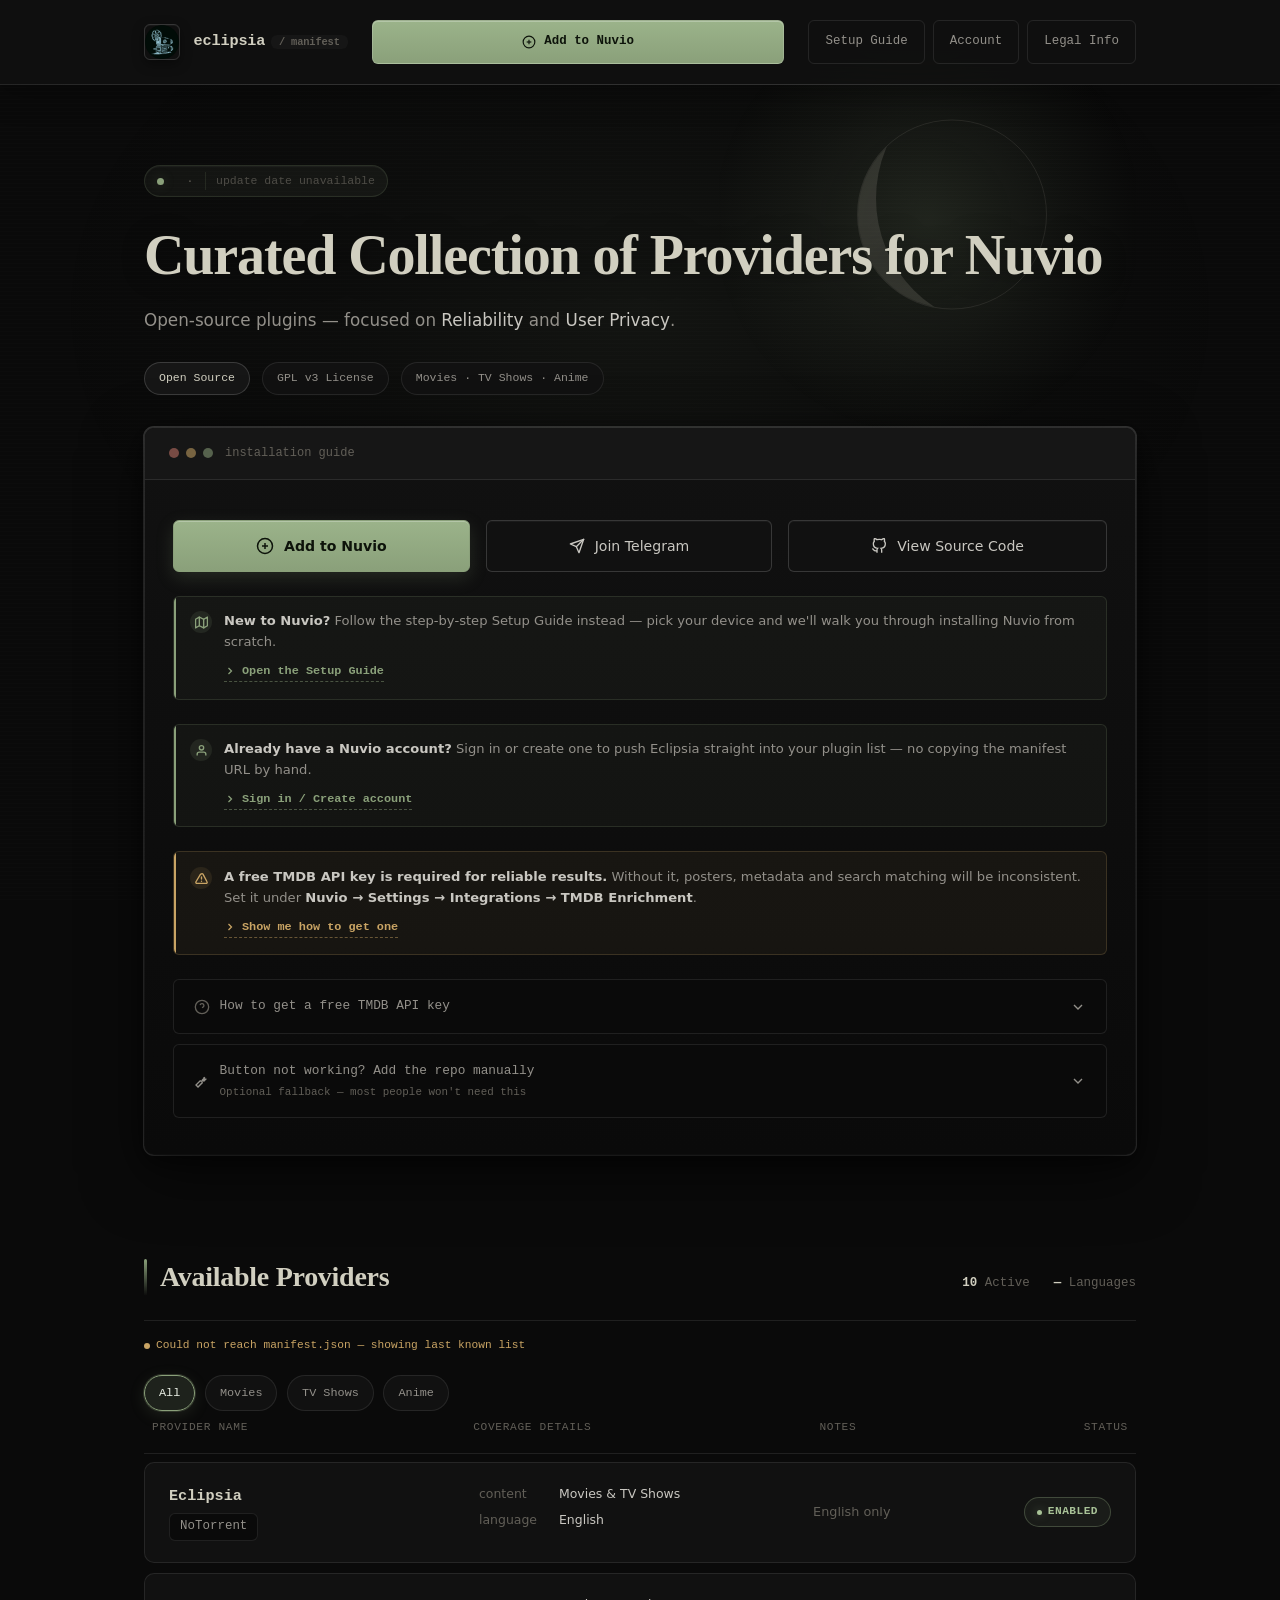
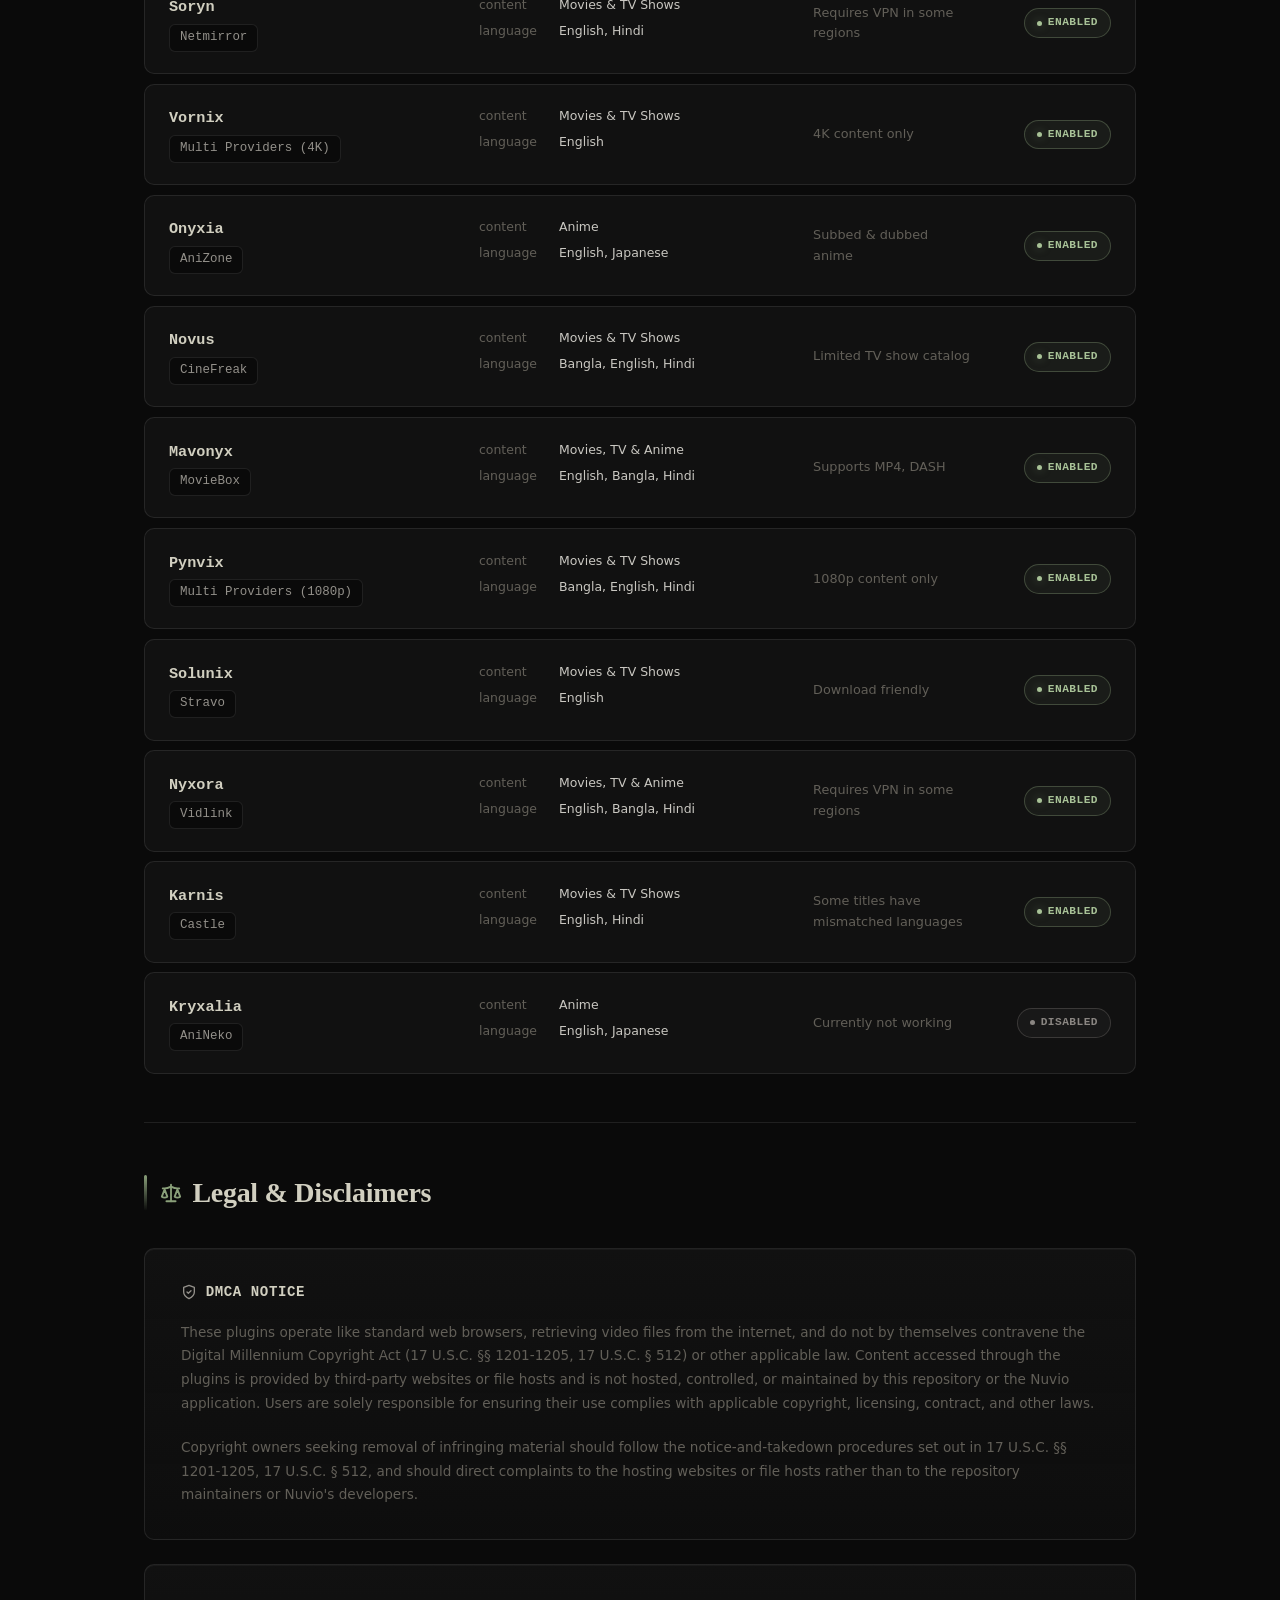
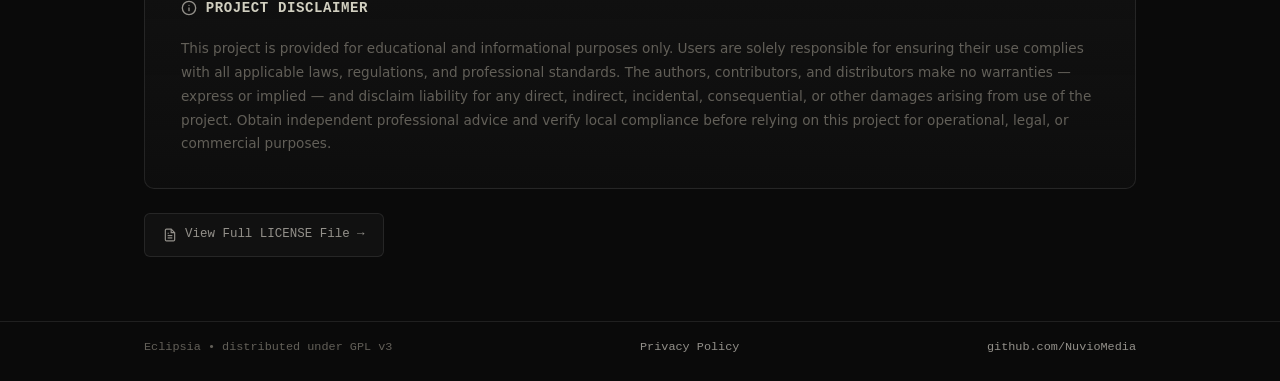
==== commit d3c3f730: "Update" ====
--- a/index.html
+++ b/index.html
@@ -392,6 +392,5 @@
   </div>
 
   <script src="assets/js/app.js" defer></script>
-
 </body>
 </html>
--- a/assets/css/styles.css
+++ b/assets/css/styles.css
@@ -141,17 +141,15 @@
   }
 }
 
-/* ========================
-   HEADER — Glass morphism
-   ======================== */
 .site-header {
   position: sticky;
   top: 0;
   z-index: 100;
   background: var(--bg-glass);
-  backdrop-filter: blur(24px) saturate(200%);
-  -webkit-backdrop-filter: blur(24px) saturate(200%);
+  backdrop-filter: blur(28px) saturate(220%);
+  -webkit-backdrop-filter: blur(28px) saturate(220%);
   border-bottom: 1px solid var(--line);
+  box-shadow: 0 8px 32px rgba(0, 0, 0, 0.28);
 }
 
 .site-header::after {
@@ -180,6 +178,12 @@
   min-height: 60px;
 }
 
+.brand,
+.header-nav-links,
+.nav-toggle {
+  align-self: center;
+}
+
 .brand {
   display: flex;
   align-items: center;
@@ -209,16 +213,22 @@
   color: var(--ink-primary);
   letter-spacing: -0.01em;
   white-space: nowrap;
+  line-height: 1;
+  display: inline-flex;
+  align-items: center;
 }
 
 .brand-tag {
   font-family: var(--font-mono);
   font-size: 0.65rem;
+  line-height: 1;
   color: var(--ink-subtle);
   margin-left: 0.35rem;
   padding: 2px 8px;
   background: var(--bg-2);
   border-radius: var(--radius-s);
+  display: inline-flex;
+  align-items: center;
 }
 
 .header-nav-links {
@@ -340,11 +350,45 @@
   border-color: var(--line-hover);
 }
 
+.nav-action--back {
+  gap: 8px;
+}
+
+.nav-action--back svg {
+  flex-shrink: 0;
+}
+
 @media (max-width: 600px) {
   .header-nav-links {
     display: none;
   }
 
+  .header-nav-links--persist {
+    display: flex;
+  }
+
+  .header-nav-links--persist .nav-action--back {
+    padding: 0;
+    width: 40px;
+    height: 40px;
+    min-height: 40px;
+    border-radius: var(--radius-s);
+    gap: 0;
+    justify-content: center;
+  }
+
+  .header-nav-links--persist .nav-action-label {
+    position: absolute;
+    width: 1px;
+    height: 1px;
+    padding: 0;
+    margin: -1px;
+    overflow: hidden;
+    clip: rect(0, 0, 0, 0);
+    white-space: nowrap;
+    border: 0;
+  }
+
   .nav-toggle {
     display: inline-flex;
   }
@@ -354,22 +398,11 @@
   }
 }
 
-/* ========================
-   HERO SECTION
-   ======================== */
 .hero {
   padding: 5rem 0 2.5rem;
   position: relative;
 }
 
-/* Decorative eclipse motif — soft glow + ring, anchored to the right of
-   the hero title/description so the wide empty column beside the
-   (intentionally narrow-measure) copy doesn't read as blank. Anchored
-   with a fixed offset from the top of the hero — rather than a
-   percentage of its full height — so it stays beside the headline
-   instead of drifting down behind the (much taller) install-container
-   box that follows. Purely visual: no layout width is reserved for it,
-   so copy width/wrapping is unaffected. */
 .hero::before {
   content: "";
   position: absolute;
@@ -532,9 +565,6 @@
   background: var(--bg-2);
 }
 
-/* ========================
-   INSTALL CONTAINER
-   ======================== */
 .install-container {
   margin: 2rem 0 1.75rem;
   border: 1px solid var(--line-strong);
@@ -643,9 +673,6 @@
   flex-shrink: 0;
 }
 
-/* Neutral variant for informational (non-warning) banners, e.g. the
-   "sign in to sync" callout — reuses .warning-banner's layout but in
-   the ok/accent color instead of the warn color. */
 .warning-banner.banner-neutral {
   background: rgba(138, 160, 122, 0.05);
   border-color: rgba(138, 160, 122, 0.18);
@@ -711,7 +738,6 @@
   transform: rotate(90deg);
 }
 
-/* Collapsible manual-setup section */
 .manual-toggle {
   border: 1px solid var(--line);
   border-radius: var(--radius-s);
@@ -799,7 +825,6 @@
   padding: 1.5rem 1.25rem 1.25rem;
 }
 
-/* Numbered guide steps (TMDB key walkthrough) */
 .guide-steps {
   display: flex;
   flex-direction: column;
@@ -867,7 +892,6 @@
   border-radius: var(--radius-s);
 }
 
-/* Platform download grid */
 .platform-grid {
   display: grid;
   grid-template-columns: repeat(3, 1fr);
@@ -937,9 +961,6 @@
   color: inherit;
 }
 
-/* Bright variant — same layout as .platform-btn, but colored like the
-   primary "Next" button, for a single download action that should stand
-   out rather than blend in with a row of equal-weight platform choices. */
 .platform-btn.platform-btn-primary {
   background: linear-gradient(180deg, #9bb38a 0%, var(--accent-ok) 100%);
   border-color: var(--accent-ok);
@@ -979,7 +1000,6 @@
   }
 }
 
-/* Providers section mobile toggle */
 .providers-toggle-btn {
   display: none;
   width: 100%;
@@ -1365,9 +1385,6 @@
   }
 }
 
-/* ========================
-   ACCOUNT SYNC SECTION
-   ======================== */
 .account-section {
   padding: 1rem 0 2rem;
 }
@@ -1493,6 +1510,20 @@
   color: var(--ink-primary);
 }
 
+#signOutBtn {
+  padding: 8px 16px;
+  border: 1px solid var(--line-hover);
+  border-radius: 999px;
+  background: var(--bg-1);
+  transition: border-color 200ms var(--ease), background 200ms var(--ease), color 200ms var(--ease);
+}
+
+#signOutBtn:hover {
+  border-color: #c97a7a;
+  background: rgba(201, 122, 122, 0.1);
+  color: #e29999;
+}
+
 @media (max-width: 420px) {
   .form-input {
     font-size: 0.85rem;
@@ -1500,9 +1531,6 @@
   }
 }
 
-/* ========================
-   PROVIDERS SECTION
-   ======================== */
 .providers-section {
   padding: 2rem 0 2rem;
 }
@@ -1681,8 +1709,6 @@
   opacity: 0.45;
 }
 
-/* Skeleton loading state — shown while manifest.json is being fetched so
-   the list doesn't sit blank under the "Loading…" status line. */
 .provider-row.skeleton-row {
   pointer-events: none;
 }
@@ -1850,9 +1876,6 @@
   border: 1px solid rgba(209, 207, 192, 0.3);
   background: #d1cfc0;
   color: var(--bg-0);
-  /* Entrance + a few pulses to draw the eye once, then settle — an
-     `infinite` glow here reads as broken/distracting when this class
-     ends up on more than one element at a time (e.g. every row in a list). */
   animation: focusPillIn 420ms var(--ease) backwards,
     focusPillGlow 2.8s ease-in-out 420ms 2;
 }
@@ -1877,8 +1900,6 @@
     box-shadow: 0 0 0 4px rgba(209, 207, 192, 0.12);
   }
 }
-
-/* Site-wide entrance & reveal animations (no external deps) */
 
 @keyframes fadeUp {
   from {
@@ -1955,9 +1976,6 @@
   text-align: right;
 }
 
-/* ========================
-   LEGAL SECTION
-   ======================== */
 .section-head.legal-head {
   border-bottom: none;
   padding-bottom: 0;
@@ -2014,10 +2032,6 @@
   font-size: 0.85rem;
   line-height: 1.75;
   margin-bottom: 1.25rem;
-  /* Left-align rather than justify (overrides any legacy align="justify"
-     markup): justified text without full hyphenation support creates
-     uneven rivers of whitespace at this measure, especially on narrow
-     screens — ragged-right reads more comfortably here. */
   text-align: left;
   hyphens: auto;
 }
@@ -2056,9 +2070,6 @@
   flex-shrink: 0;
 }
 
-/* ========================
-   FOOTER
-   ======================== */
 .site-footer {
   border-top: 1px solid var(--line);
   padding: 1rem 0;
@@ -2083,10 +2094,6 @@
 .footer-link:hover {
   color: var(--ink-primary);
 }
-
-/* ========================
-   MOBILE RESPONSIVE STYLES
-   ======================== */
 
 @media (max-width: 900px) {
   .col-head {
@@ -2161,8 +2168,14 @@
 
 @media (max-width: 600px) {
   .header-inner {
-    padding: 0.75rem 0;
+    padding: 0.85rem 0;
     gap: 0.75rem;
+    min-height: 56px;
+    align-items: center;
+  }
+
+  .header-nav-links {
+    gap: 0.35rem;
   }
 
   .brand-tag {
@@ -2171,20 +2184,18 @@
 
   .brand-name {
     font-size: 0.85rem;
+    line-height: 1;
   }
 
   .brand-icon {
     width: 32px;
     height: 32px;
+    flex-shrink: 0;
   }
 
   .nav-action {
     font-size: 0.7rem;
     padding: 6px 12px;
-  }
-
-  .header-nav-links {
-    gap: 0.35rem;
   }
 
   .hero {
@@ -2522,9 +2533,6 @@
   }
 }
 
-/* ========================
-   PRIVACY / DATA-FLOW NOTE (accounts page)
-   ======================== */
 .privacy-note-block {
   border: 1px solid var(--line);
   border-radius: var(--radius-m);
@@ -2574,10 +2582,6 @@
   font-weight: 600;
 }
 
-/* ------------------------------------------------------------------ */
-/* Setup wizard (/guide)                                              */
-/* ------------------------------------------------------------------ */
-
 .guide-hero {
   padding-bottom: 1.5rem;
 }
@@ -2648,7 +2652,6 @@
   height: 14px;
 }
 
-/* Platform picker */
 .platform-pick-grid {
   display: grid;
   grid-template-columns: repeat(5, 1fr);
@@ -2723,7 +2726,6 @@
   .platform-pick-grid { grid-template-columns: repeat(2, 1fr); }
 }
 
-/* Method picker */
 .method-pick-grid {
   display: flex;
   flex-direction: column;
@@ -2779,7 +2781,6 @@
   line-height: 1.5;
 }
 
-/* Step wizard */
 .wizard-progress {
   display: flex;
   align-items: center;
@@ -2926,16 +2927,25 @@
   }
 }
 
-/* =========================================================================
-   Account panel system (Plugins / Addons / Library / Progress / History /
-   Settings / Home Catalog / Collections / Profiles / Dashboard)
-   ========================================================================= */
-
 .panel-nav {
   margin-bottom: 1.5rem;
   flex-wrap: wrap;
 }
 
+.panel-nav-select {
+  display: none;
+  margin-bottom: 1.5rem;
+}
+
+@media (max-width: 900px) {
+  .panel-nav {
+    display: none;
+  }
+  .panel-nav-select {
+    display: block;
+  }
+}
+
 .panel {
   animation: panel-fade-in 0.2s var(--ease-out-expo);
 }
@@ -2945,8 +2955,6 @@
   to { opacity: 1; transform: translateY(0); }
 }
 
-/* Stagger delays for .reveal items grouped inside a list/grid container,
-   applied via the .reveal-group JS helper (adds --reveal-i per child). */
 .reveal-group .reveal {
   transition-delay: calc(var(--reveal-i, 0) * 60ms);
 }
@@ -3124,4 +3132,4 @@
     flex-direction: row;
     align-items: center;
   }
-}+}
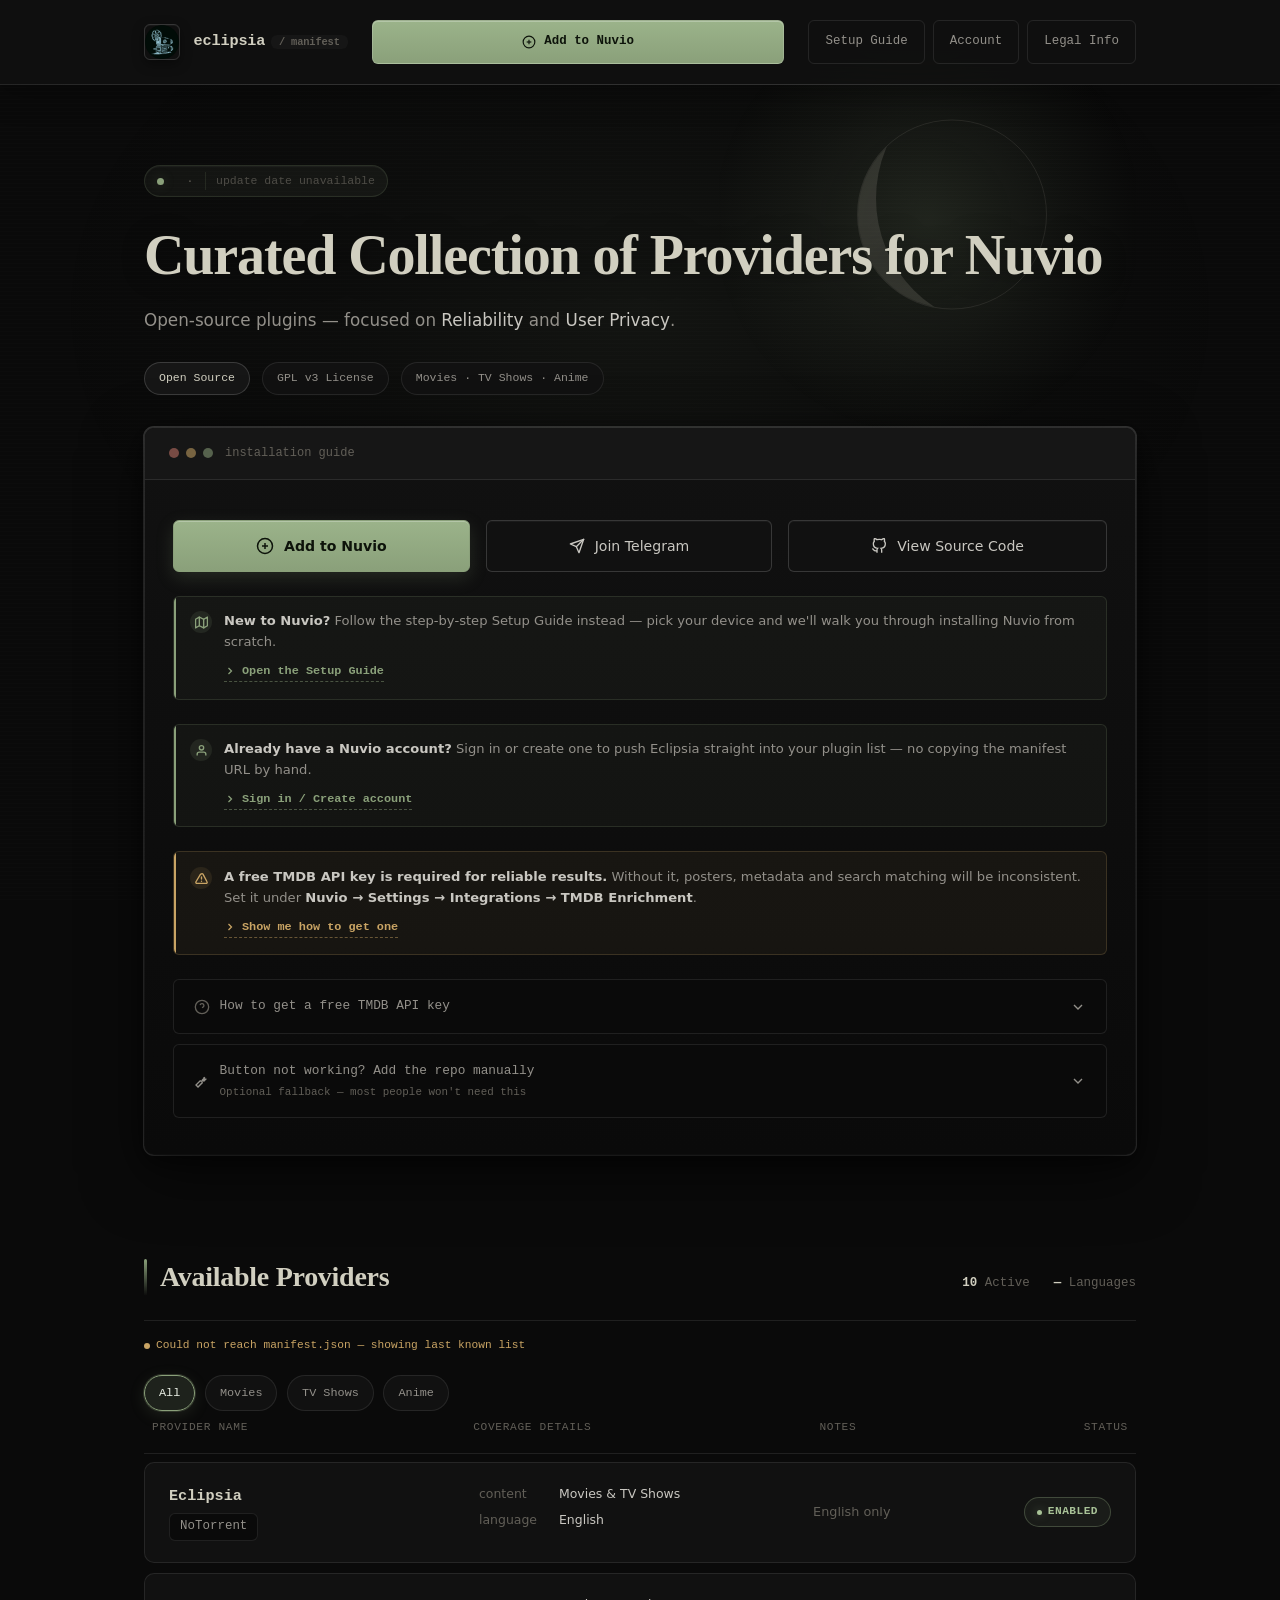
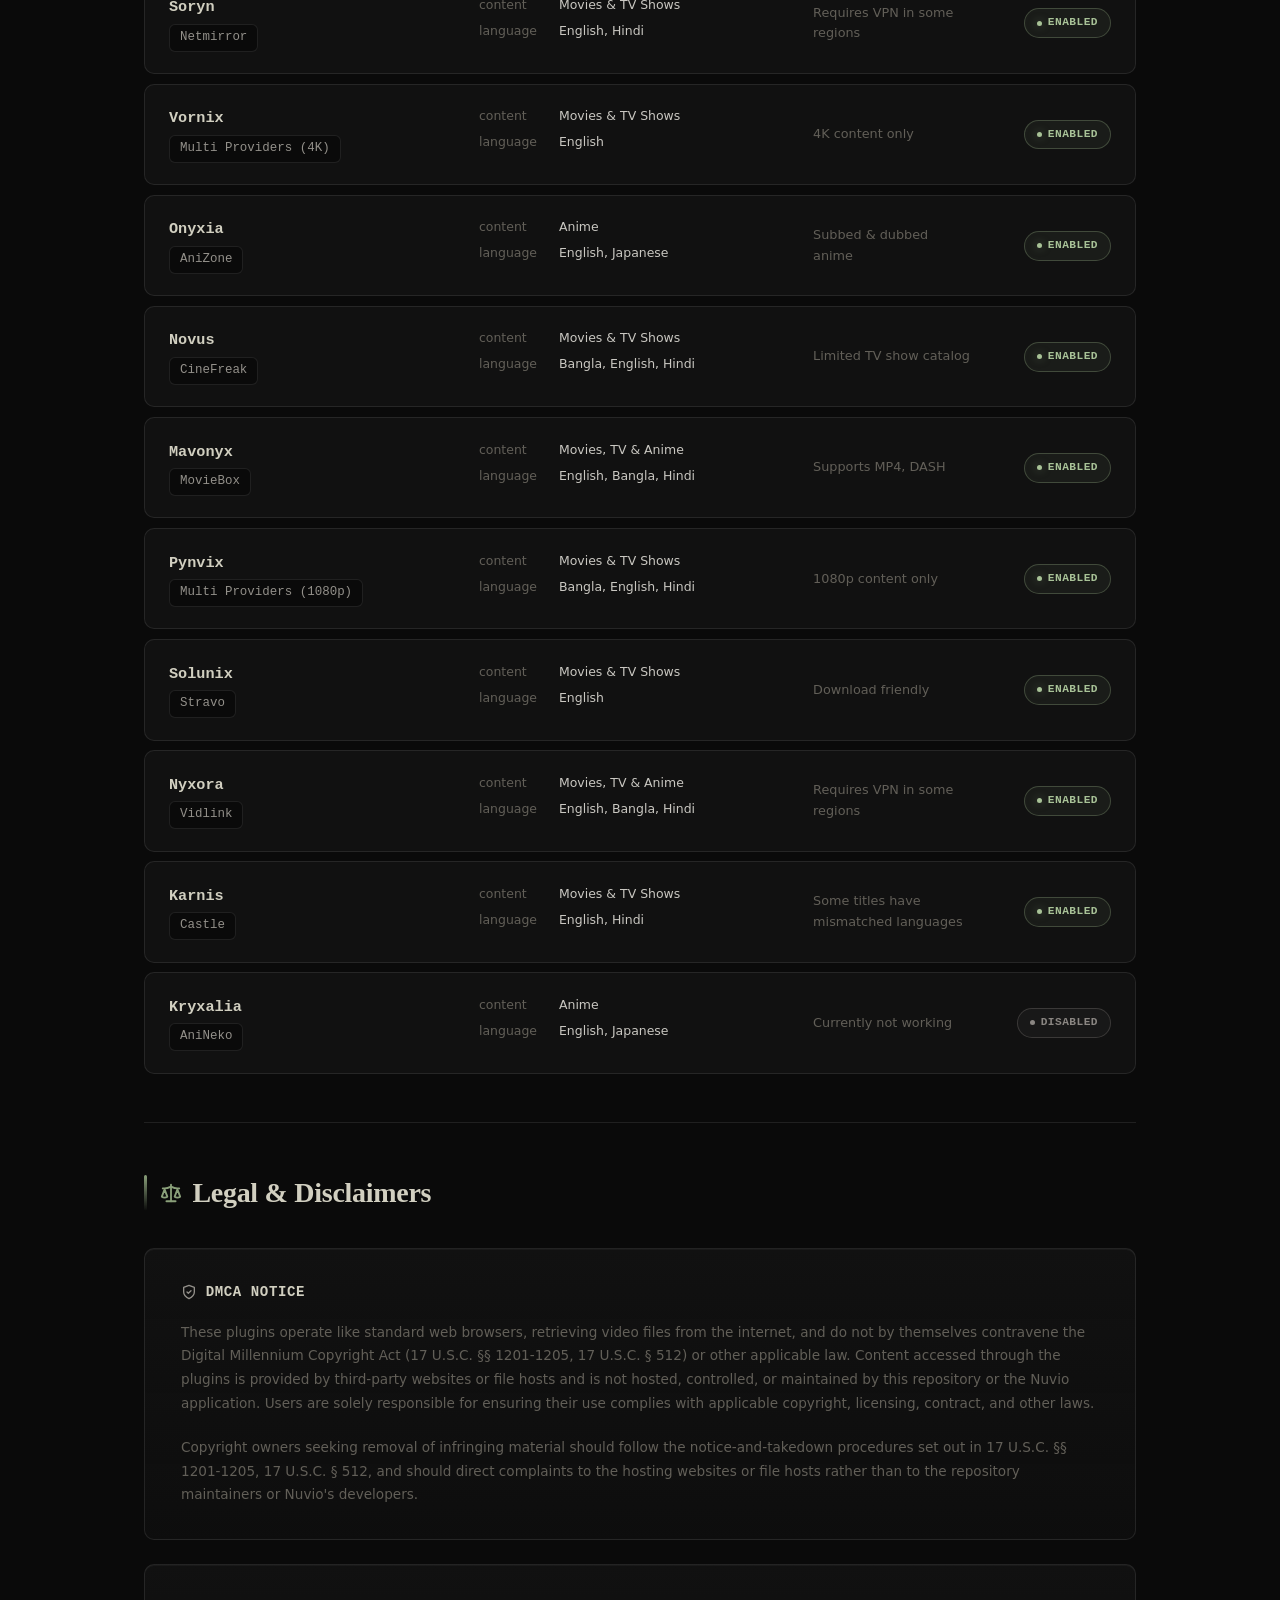
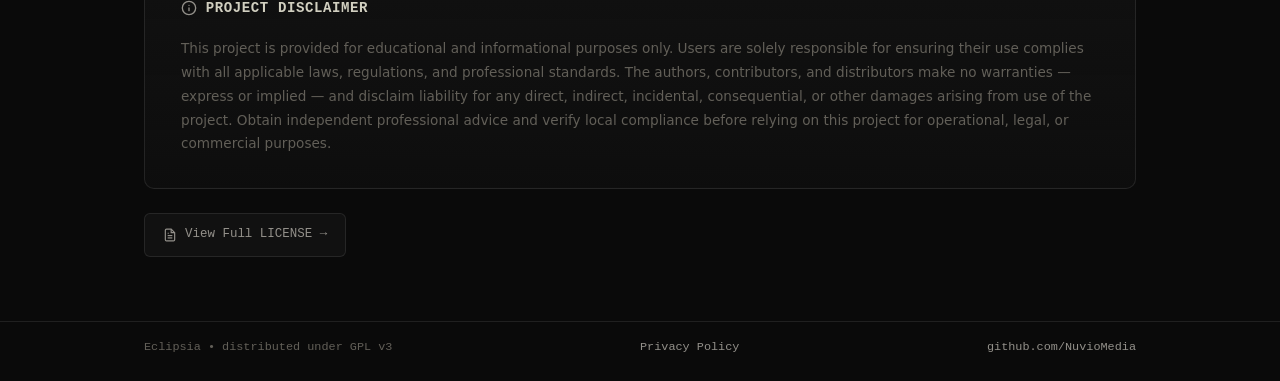
==== commit 972fae11: "Update index.html" ====
--- a/index.html
+++ b/index.html
@@ -375,12 +375,10 @@
     <line x1="16" y1="17" x2="8" y2="17"/>
     <polyline points="10,9 9,9 8,9"/>
   </svg>
-  View Full LICENSE File →
+  View Full LICENSE →
 </a>
       </section>
-
     </main>
-
     <footer class="site-footer">
       <div class="wrap footer-content">
         <span>Eclipsia • distributed under GPL v3</span>
@@ -388,9 +386,7 @@
         <a class="footer-link" href="https://github.com/NuvioMedia" target="_blank" rel="noopener noreferrer" referrerpolicy="no-referrer">github.com/NuvioMedia</a>
       </div>
     </footer>
-
   </div>
-
   <script src="assets/js/app.js" defer></script>
 </body>
 </html>
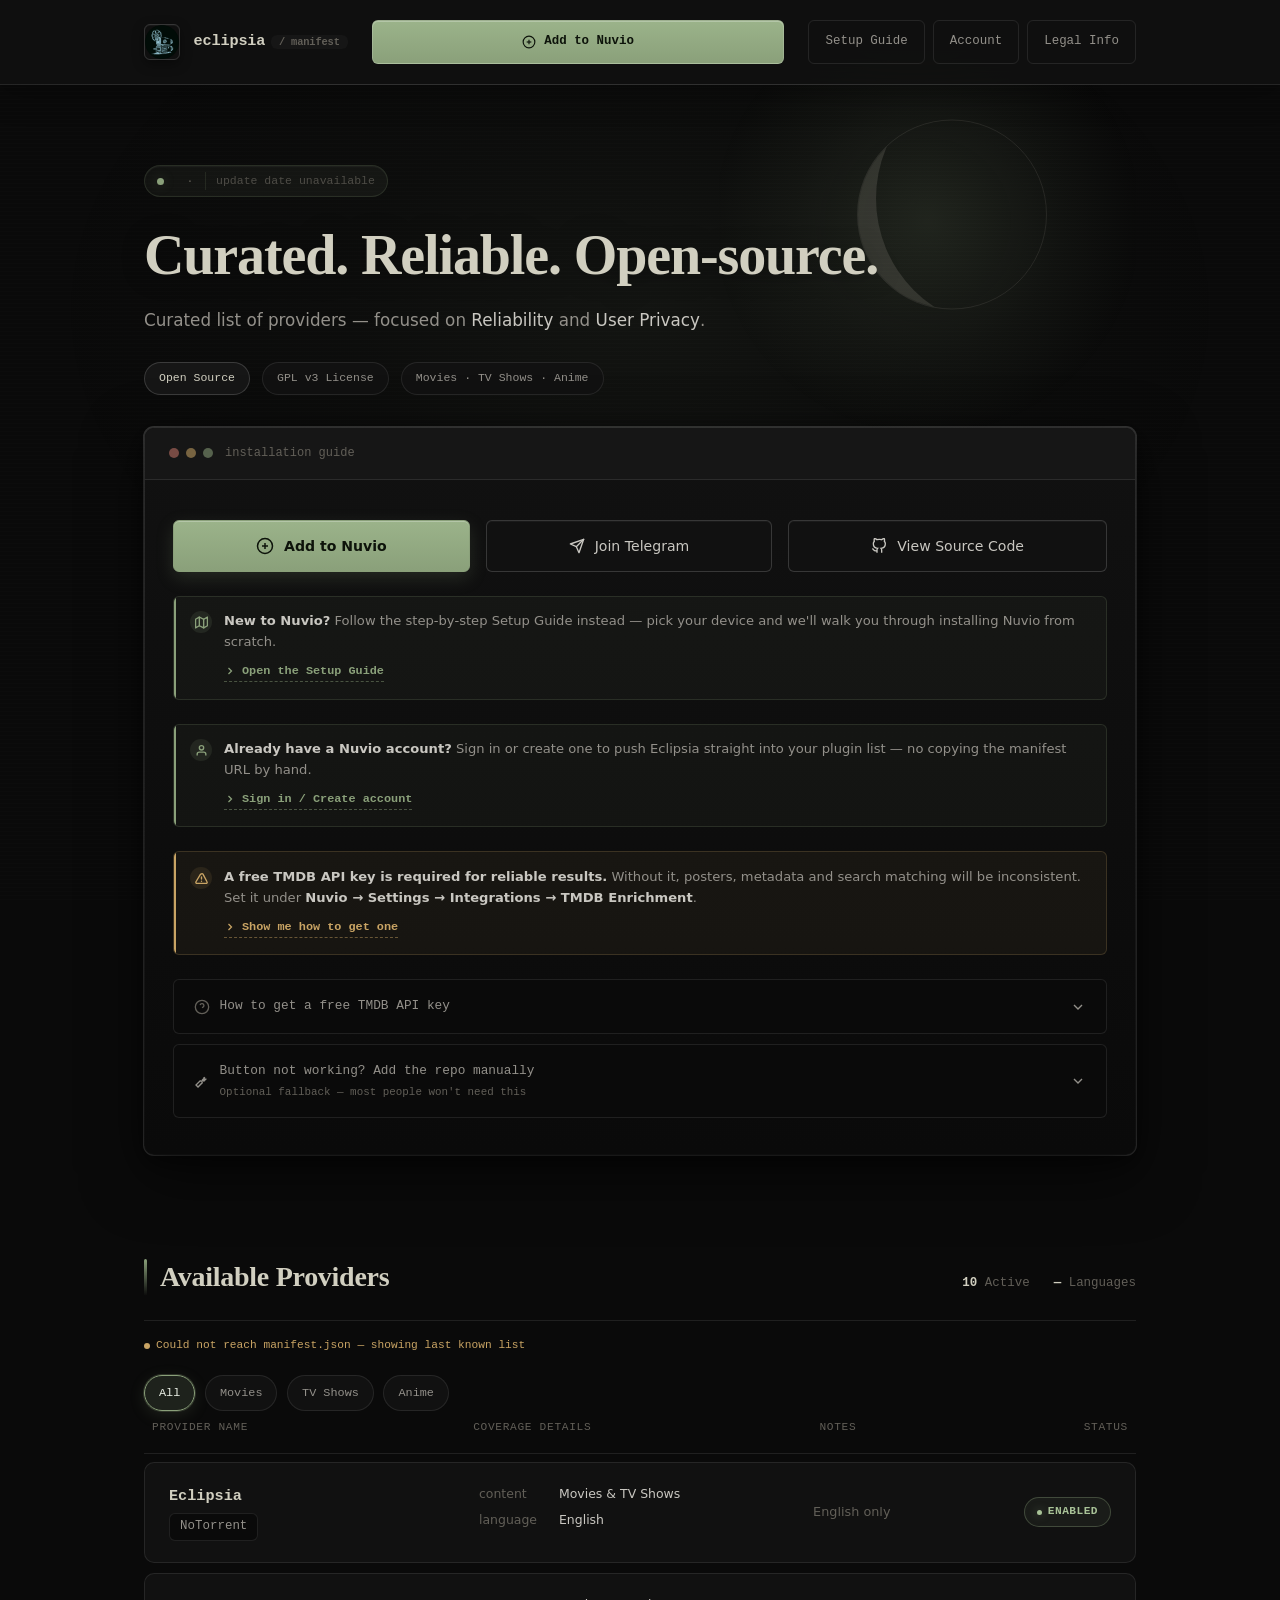
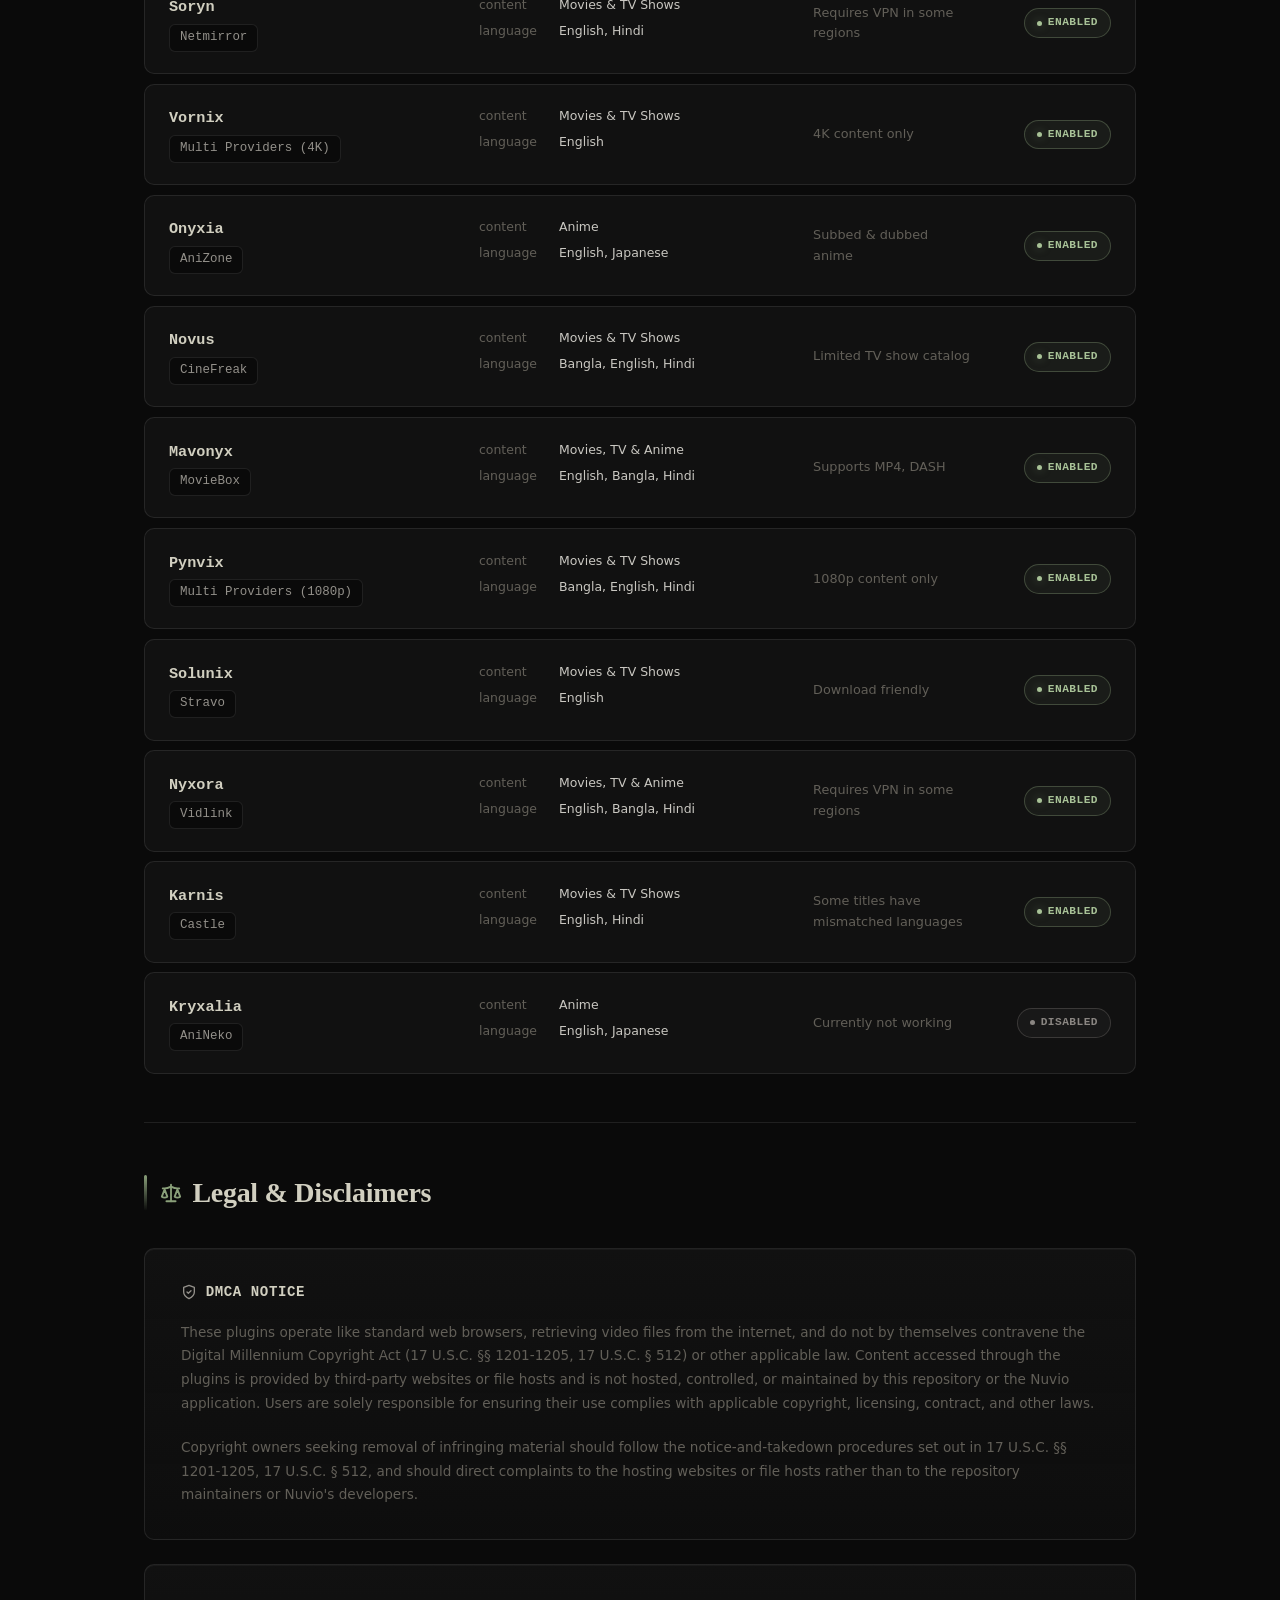
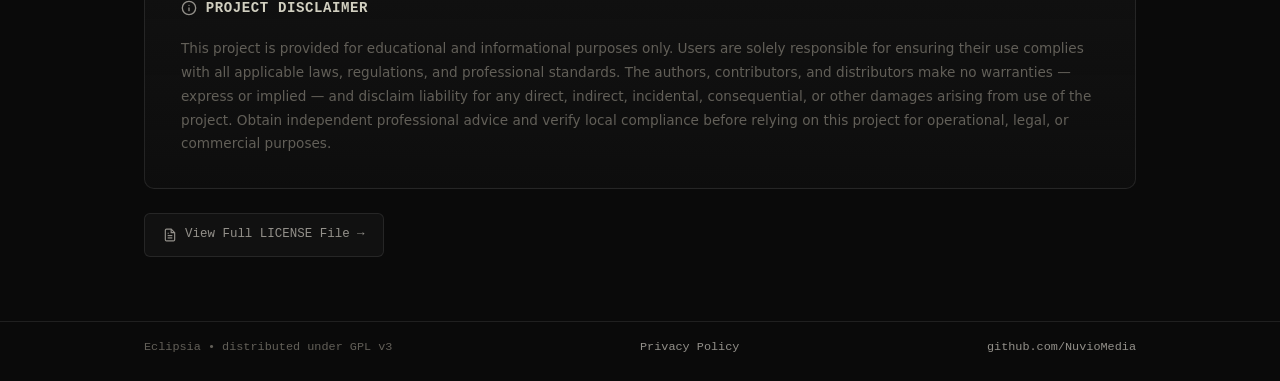
==== commit a45e5df1: "Update" ====
--- a/index.html
+++ b/index.html
@@ -75,10 +75,10 @@
       <section class="hero" id="heroSection">
         <div class="eyebrow"><span id="manifestVersion"></span>· <span class="updated" id="lastUpdated">syncing…</span></div>
 
-        <h1 class="hero-title">Curated Collection of Providers for Nuvio</h1>
+        <h1 class="hero-title">Curated. Reliable. Open-source.</h1>
 
         <p class="hero-description">
-          Open-source plugins — focused on <strong>Reliability</strong> and <strong>User Privacy</strong>.
+          Curated list of providers — focused on <strong>Reliability</strong> and <strong>User Privacy</strong>.
         </p>
 
         <div class="hero-meta">
@@ -205,7 +205,7 @@
                   </div>
                   <div class="guide-step">
                     <span class="num">3</span>
-                    <span class="txt">Choose <code>Developer</code>, accept the terms, and fill in the short application form. For personal use, "Application Name" and "Application URL" can be anything (e.g. Nuvio and a placeholder URL).</span>
+                    <span class="txt">Choose <code>Developer</code>, accept the terms, and fill in the short application form. For personal use, "Application Name" and "Application URL" can be anything (e.g. <code>https://nuvio.tv</code> etc).</span>
                   </div>
                   <div class="guide-step">
                     <span class="num">4</span>
@@ -375,10 +375,12 @@
     <line x1="16" y1="17" x2="8" y2="17"/>
     <polyline points="10,9 9,9 8,9"/>
   </svg>
-  View Full LICENSE →
+  View Full LICENSE File →
 </a>
       </section>
+
     </main>
+
     <footer class="site-footer">
       <div class="wrap footer-content">
         <span>Eclipsia • distributed under GPL v3</span>
@@ -386,7 +388,9 @@
         <a class="footer-link" href="https://github.com/NuvioMedia" target="_blank" rel="noopener noreferrer" referrerpolicy="no-referrer">github.com/NuvioMedia</a>
       </div>
     </footer>
+
   </div>
+
   <script src="assets/js/app.js" defer></script>
 </body>
 </html>
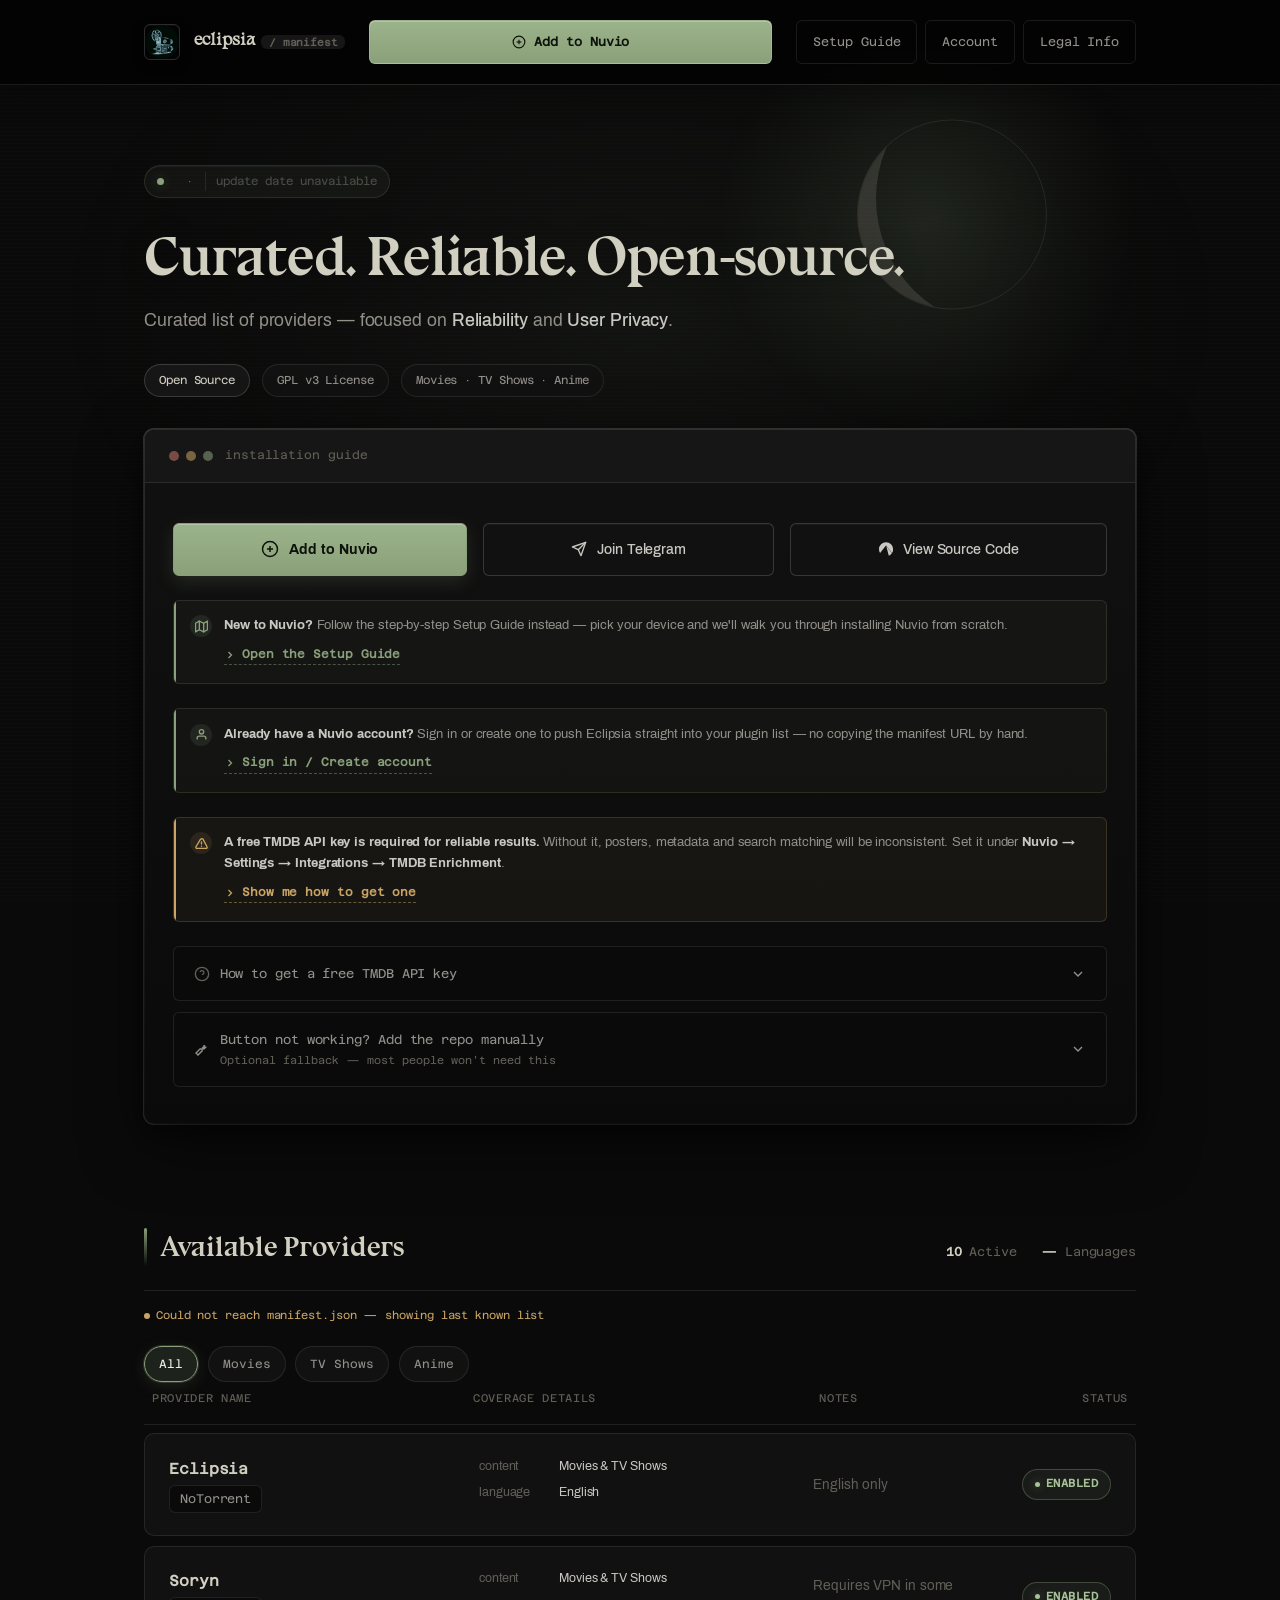
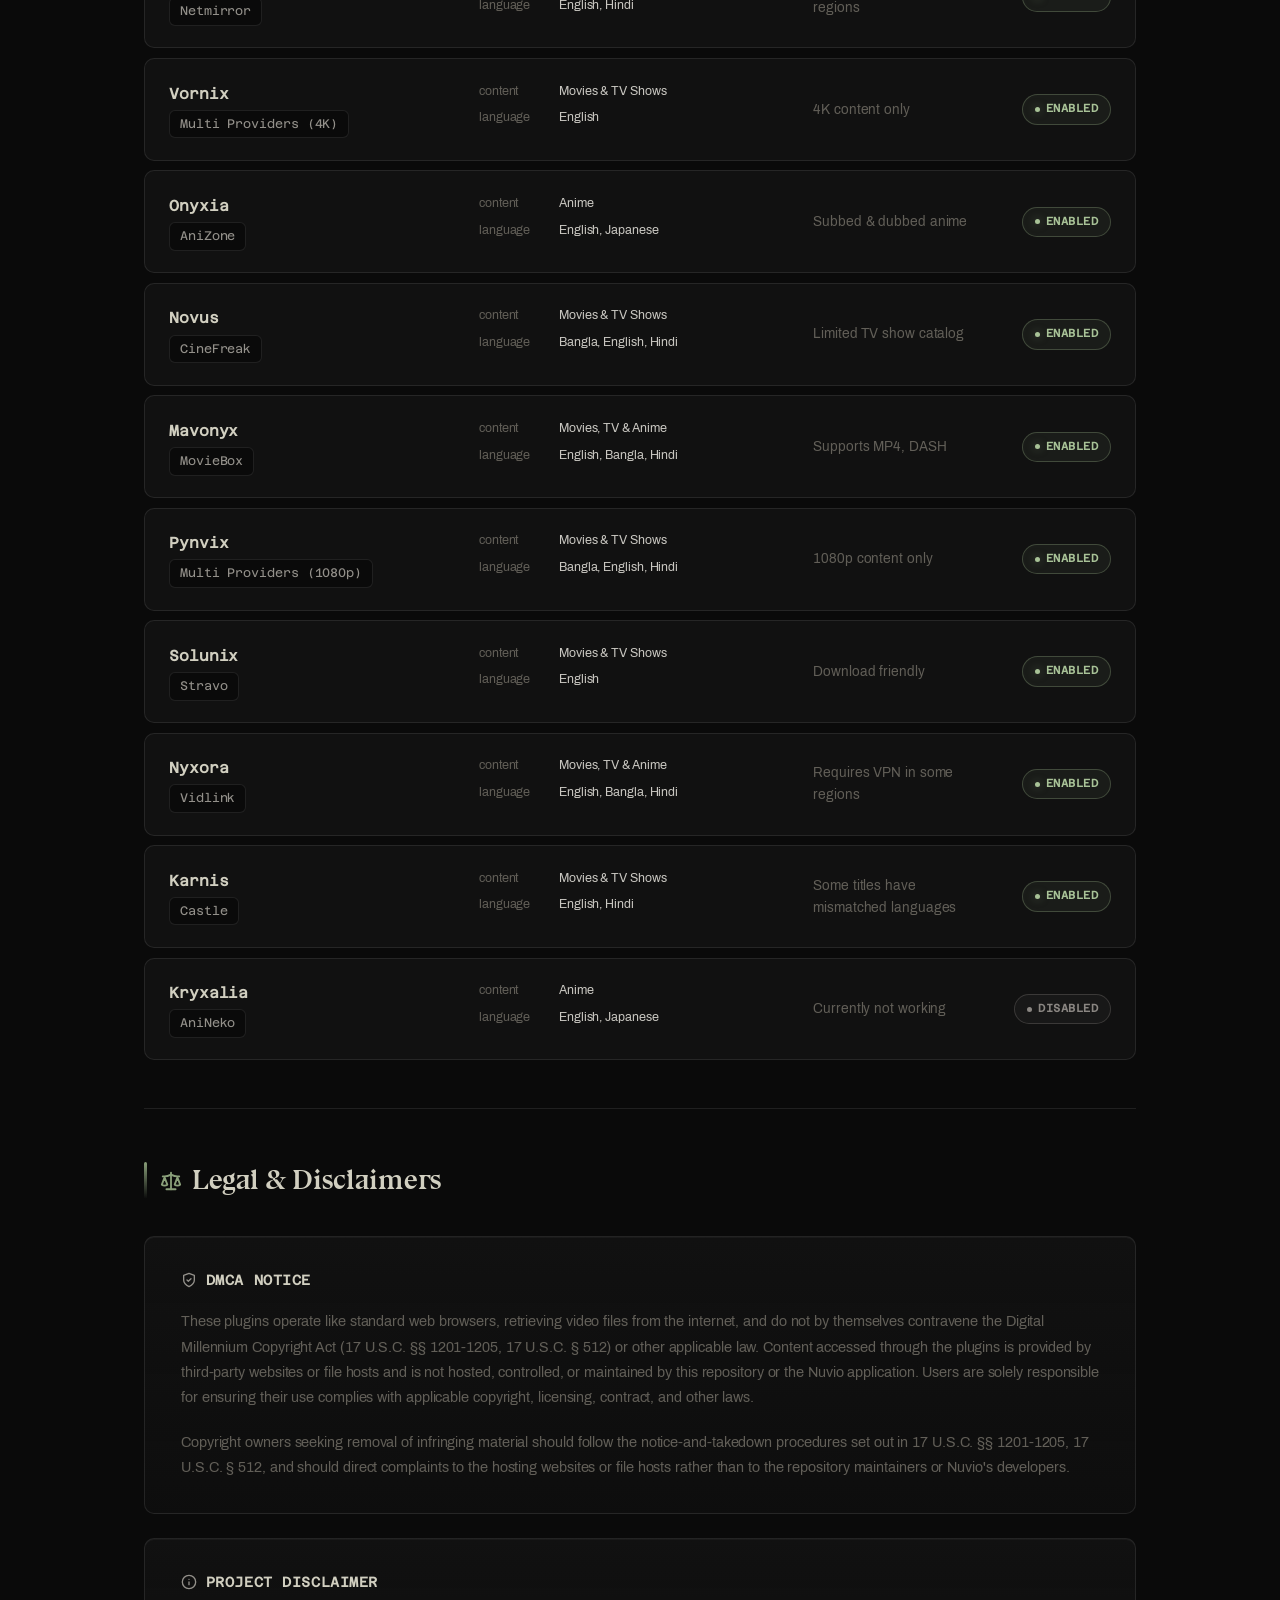
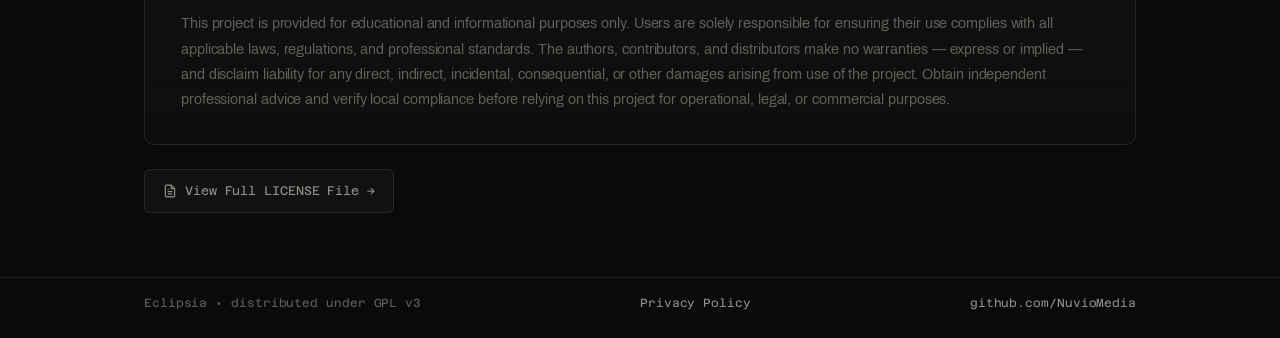
==== commit f10b2e08: "Update" ====
--- a/index.html
+++ b/index.html
@@ -7,8 +7,8 @@
   <meta name="referrer" content="no-referrer">
   <meta http-equiv="Content-Security-Policy" content="
     default-src 'self';
-    style-src 'self' 'unsafe-inline' https://fonts.bunny.net;
-    font-src https://fonts.bunny.net;
+    style-src 'self' 'unsafe-inline';
+    font-src 'self';
     img-src 'self' data:;
     connect-src 'self' https://raw.githubusercontent.com https://api.github.com;
     script-src 'self';
@@ -21,15 +21,12 @@
   <link rel="apple-touch-icon" href="assets/logo.png">
 
   <title>Eclipsia</title>
-  <meta name="description" content="A curated, open-source collection of provider plugins for Nuvio. Movies, TV, anime. GPL v3.">
-
-  <link rel="preconnect" href="https://fonts.bunny.net">
-  <link href="https://fonts.bunny.net/css?family=source-serif-4:500,600|inter:400,500,600,700|jetbrains-mono:400,500,600&display=swap" rel="stylesheet">
+  <meta name="description" content="A curated, open-source collection of providers for Nuvio">
   <link rel="stylesheet" href="assets/css/styles.css">
 </head>
+
 <body>
   <div class="app-wrapper">
-
     <header class="site-header">
       <div class="wrap header-inner">
         <div class="brand">
@@ -38,7 +35,7 @@
           </div>
           <span class="brand-name">eclipsia<span class="brand-tag">/ manifest</span></span>
         </div>
-        <a class="btn header-cta" id="headerCta" href="nuvio://repo?url=https://raw.githubusercontent.com/Eclipsia-Vault/eclipsia-nuvio/refs/heads/main/manifest.json">
+        <a class="btn header-cta" id="headerCta" href="nuvio://repo?url=https://codeberg.org/eclipsia/eclipsia-nuvio/raw/branch/main/stable/manifest.json">
           <svg viewBox="0 0 24 24" fill="none" stroke="currentColor" stroke-width="2">
             <circle cx="12" cy="12" r="10"/>
             <line x1="12" y1="8" x2="12" y2="16"/>
@@ -87,7 +84,7 @@
           <span class="meta-badge">Movies · TV Shows  · Anime</span>
         </div>
 
-        <a class="btn btn-add-top btn-primary" id="btnAddTop" href="nuvio://repo?url=https://raw.githubusercontent.com/Eclipsia-Vault/eclipsia-nuvio/refs/heads/main/manifest.json">
+        <a class="btn btn-add-top btn-primary" id="btnAddTop" href="nuvio://repo?url=https://codeberg.org/eclipsia/eclipsia-nuvio/raw/branch/main/stable/manifest.json">
           <svg width="18" height="18" viewBox="0 0 24 24" fill="none" stroke="currentColor" stroke-width="2">
             <circle cx="12" cy="12" r="10"/>
             <line x1="12" y1="8" x2="12" y2="16"/>
@@ -108,7 +105,7 @@
 
           <div class="install-body">
             <div class="action-buttons">
-              <a class="btn btn-add-desktop btn-primary" href="nuvio://repo?url=https://raw.githubusercontent.com/Eclipsia-Vault/eclipsia-nuvio/refs/heads/main/manifest.json">
+              <a class="btn btn-add-desktop btn-primary" href="nuvio://repo?url=https://codeberg.org/eclipsia/eclipsia-nuvio/raw/branch/main/stable/manifest.json">
                 <svg width="18" height="18" viewBox="0 0 24 24" fill="none" stroke="currentColor" stroke-width="2">
                   <circle cx="12" cy="12" r="10"/>
                   <line x1="12" y1="8" x2="12" y2="16"/>
@@ -123,10 +120,8 @@
                                 </svg>
                                 Join Telegram
                             </a>
-              <a class="btn" href="https://github.com/Eclipsia-Vault/eclipsia-nuvio" target="_blank" rel="noopener noreferrer" referrerpolicy="no-referrer">
-                <svg width="16" height="16" viewBox="0 0 24 24" fill="none" stroke="currentColor" stroke-width="2">
-                  <path d="M9 19c-5 1.5-5-2.5-7-3m14 6v-3.87a3.37 3.37 0 0 0-.94-2.61c3.14-.35 6.44-1.54 6.44-7A5.44 5.44 0 0 0 20 4.77 5.07 5.07 0 0 0 19.91 1S18.73.65 16 2.48a13.38 13.38 0 0 0-7 0C6.27.65 5.09 1 5.09 1A5.07 5.07 0 0 0 5 4.77a5.44 5.44 0 0 0-1.5 3.78c0 5.42 3.3 6.61 6.44 7A3.37 3.37 0 0 0 9 18.13V22"/>
-                </svg>
+              <a class="btn" href="https://codeberg.org/eclipsia/eclipsia-nuvio" target="_blank" rel="noopener noreferrer" referrerpolicy="no-referrer">
+              <svg stroke="currentColor" fill="currentColor" stroke-width="0" role="img" viewBox="0 0 24 24" height="1em" width="1em" xmlns="http://www.w3.org/2000/svg"><title></title><path d="M11.955.49A12 12 0 0 0 0 12.49a12 12 0 0 0 1.832 6.373L11.838 5.928a.187.14 0 0 1 .324 0l10.006 12.935A12 12 0 0 0 24 12.49a12 12 0 0 0-12-12 12 12 0 0 0-.045 0zm.375 6.467l4.416 16.553a12 12 0 0 0 5.137-4.213z"></path></svg>
                 View Source Code
               </a>
             </div>
@@ -249,7 +244,7 @@
                 <div class="repo-url-box">
                   <div class="repo-url-label">Repository URL</div>
                   <div class="repo-url-field">
-                    <div class="repo-url-value" id="manifestUrlText">https://raw.githubusercontent.com/Eclipsia-Vault/eclipsia-nuvio/refs/heads/main/stable/manifest.json</div>
+                    <div class="repo-url-value" id="manifestUrlText">https://codeberg.org/eclipsia/eclipsia-nuvio/raw/branch/main/stable/manifest.json</div>
                     <button class="repo-copy-btn" id="copyRepoBtn" type="button">
                       <svg width="16" height="16" viewBox="0 0 24 24" fill="none" stroke="currentColor" stroke-width="2">
                         <rect x="9" y="9" width="13" height="13" rx="2"/>
@@ -367,7 +362,7 @@
           </p>
         </div>
 
-        <a href="https://github.com/Eclipsia-Vault/eclipsia-nuvio/blob/main/LICENSE" target="_blank" rel="noopener noreferrer" referrerpolicy="no-referrer" class="license-link">
+        <a href="https://codeberg.org/eclipsia/eclipsia-nuvio/src/branch/main/LICENSE" target="_blank" rel="noopener noreferrer" referrerpolicy="no-referrer" class="license-link">
   <svg width="16" height="16" viewBox="0 0 24 24" fill="none" stroke="currentColor" stroke-width="2">
     <path d="M14 2H6a2 2 0 0 0-2 2v16a2 2 0 0 0 2 2h12a2 2 0 0 0 2-2V8z"/>
     <polyline points="14,2 14,8 20,8"/>
--- a/assets/css/styles.css
+++ b/assets/css/styles.css
@@ -1,9 +1,81 @@
+@font-face {
+  font-family: "G2Hyper";
+  src: url("fonts/g2hyper-visible.woff2") format("woff2");
+  font-weight: 700;
+  font-style: normal;
+  font-display: swap;
+}
+
+@font-face {
+  font-family: "Marauder";
+  src: url("fonts/marauder-display-regular.woff2") format("woff2");
+  font-weight: 400;
+  font-style: normal;
+  font-display: swap;
+}
+
+@font-face {
+  font-family: "Cabinet Grotesk";
+  src: url("fonts/cabinet-grotesk-regular.woff2") format("woff2");
+  font-weight: 400;
+  font-style: normal;
+  font-display: swap;
+}
+
+@font-face {
+  font-family: "Azeret Mono";
+  src: url("fonts/azeret-mono-regular.woff2") format("woff2");
+  font-weight: 400;
+  font-style: normal;
+  font-display: swap;
+}
+
+@font-face {
+  font-family: "Archivo";
+  src: url("fonts/archivo-regular.woff2") format("woff2");
+  font-weight: 400;
+  font-style: normal;
+  font-display: swap;
+}
+
+@font-face {
+  font-family: "Archivo";
+  src: url("fonts/archivo-medium.woff2") format("woff2");
+  font-weight: 500;
+  font-style: normal;
+  font-display: swap;
+}
+
+@font-face {
+  font-family: "Archivo";
+  src: url("fonts/archivo-bold.woff2") format("woff2");
+  font-weight: 700;
+  font-style: normal;
+  font-display: swap;
+}
+
+@font-face {
+  font-family: "Basteleur Moonlight";
+  src: url("fonts/basteleur-moonlight.woff2") format("woff2");
+  font-weight: 400;
+  font-style: normal;
+  font-display: swap;
+}
+
+@font-face {
+  font-family: "Bluu Next";
+  src: url("fonts/bluunext-bold-webfont.woff2") format("woff2");
+  font-weight: 700;
+  font-style: normal;
+  font-display: swap;
+}
+
 :root {
   --bg-deep: #0a0a0a;
   --bg-0: #0a0a0a;
   --bg-1: #111111;
   --bg-2: #161616;
-  --bg-glass: rgba(17, 17, 17, 0.85);
+  --bg-glass: rgba(3, 3, 3, 0.85);
 
   --line: rgba(255, 255, 255, 0.09);
   --line-hover: rgba(255, 255, 255, 0.16);
@@ -23,9 +95,10 @@
   --radius-m: 10px;
   --radius-xl: 20px;
 
-  --font-display: "Source Serif 4", Georgia, serif;
-  --font-body: "Inter", system-ui, sans-serif;
-  --font-mono: "JetBrains Mono", ui-monospace, Menlo, monospace;
+--font-logo: "Basteleur Moonlight", Georgia, serif;
+--font-display: "Bluu Next", Georgia, serif;
+--font-body: "Archivo", system-ui, sans-serif;
+--font-mono: "Azeret Mono", ui-monospace, Menlo, monospace;
 
   --shadow-subtle: 0 2px 8px rgba(0, 0, 0, 0.5);
   --shadow-card: 0 8px 32px rgba(0, 0, 0, 0.6), 0 0 0 1px var(--line);
@@ -55,9 +128,11 @@
 
 body {
   font-family: var(--font-body);
+  font-size: 1.0625rem;
+  letter-spacing: -0.005em;
   background: var(--bg-deep);
   color: var(--ink-secondary);
-  line-height: 1.6;
+  line-height: 1.65;
   min-height: 100vh;
   overflow-x: hidden;
 }
@@ -207,9 +282,9 @@
 }
 
 .brand-name {
-  font-family: var(--font-mono);
+  font-family: var(--font-logo);
   font-size: 0.95rem;
-  font-weight: 600;
+  font-weight: 700;
   color: var(--ink-primary);
   letter-spacing: -0.01em;
   white-space: nowrap;
@@ -524,7 +599,7 @@
 }
 
 .hero-description {
-  font-size: 1.05rem;
+  font-size: 1.1rem;
   color: var(--ink-muted);
   max-width: 56ch;
   margin-bottom: 1.75rem;
@@ -856,7 +931,7 @@
 }
 
 .guide-step .txt {
-  font-size: 0.85rem;
+  font-size: 1rem;
   color: var(--ink-secondary);
   line-height: 1.65;
   padding-top: 2px;
@@ -1803,7 +1878,7 @@
 }
 
 .provider-notes {
-  font-size: 0.8rem;
+  font-size: 0.85rem;
   color: var(--ink-subtle);
   line-height: 1.6;
   align-self: center;
@@ -1934,8 +2009,8 @@
 
 .reveal {
   opacity: 0;
-  transform: translateY(18px);
-  transition: opacity 700ms var(--ease), transform 700ms var(--ease);
+  transform: translateY(2px);
+  transition: opacity 200ms var(--ease), transform 200ms var(--ease);
 }
 
 .reveal.in-view {
@@ -2029,7 +2104,7 @@
 
 .legal-block p {
   color: var(--ink-subtle);
-  font-size: 0.85rem;
+  font-size: 0.9rem;
   line-height: 1.75;
   margin-bottom: 1.25rem;
   text-align: left;
@@ -2608,7 +2683,7 @@
 }
 
 .wizard-card-body p {
-  margin: 0 0 0.9rem;
+  margin: 0 0 0.96rem;
 }
 
 .wizard-card-body p:last-child {
@@ -2965,7 +3040,7 @@
 
 .panel-desc {
   color: var(--ink-muted);
-  font-size: 0.9rem;
+  font-size: 0.95rem;
   line-height: 1.55;
 }
 
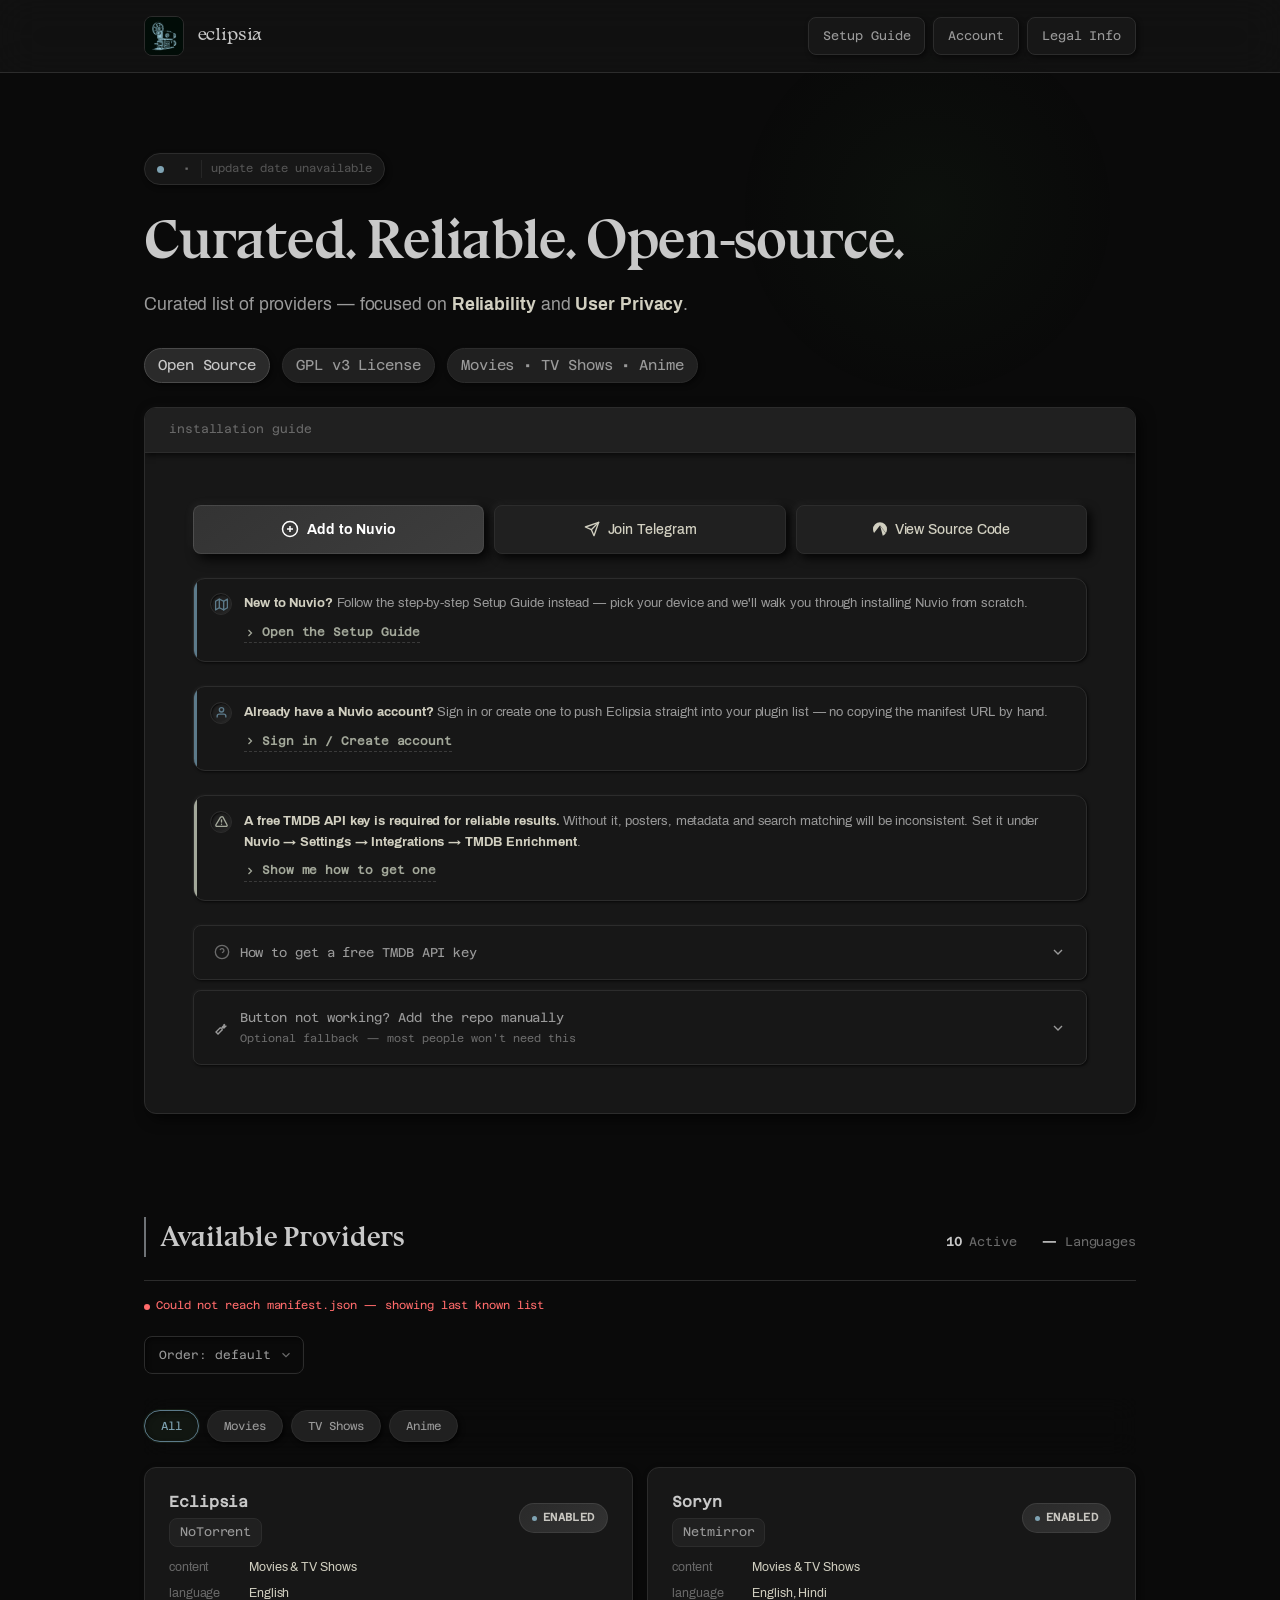
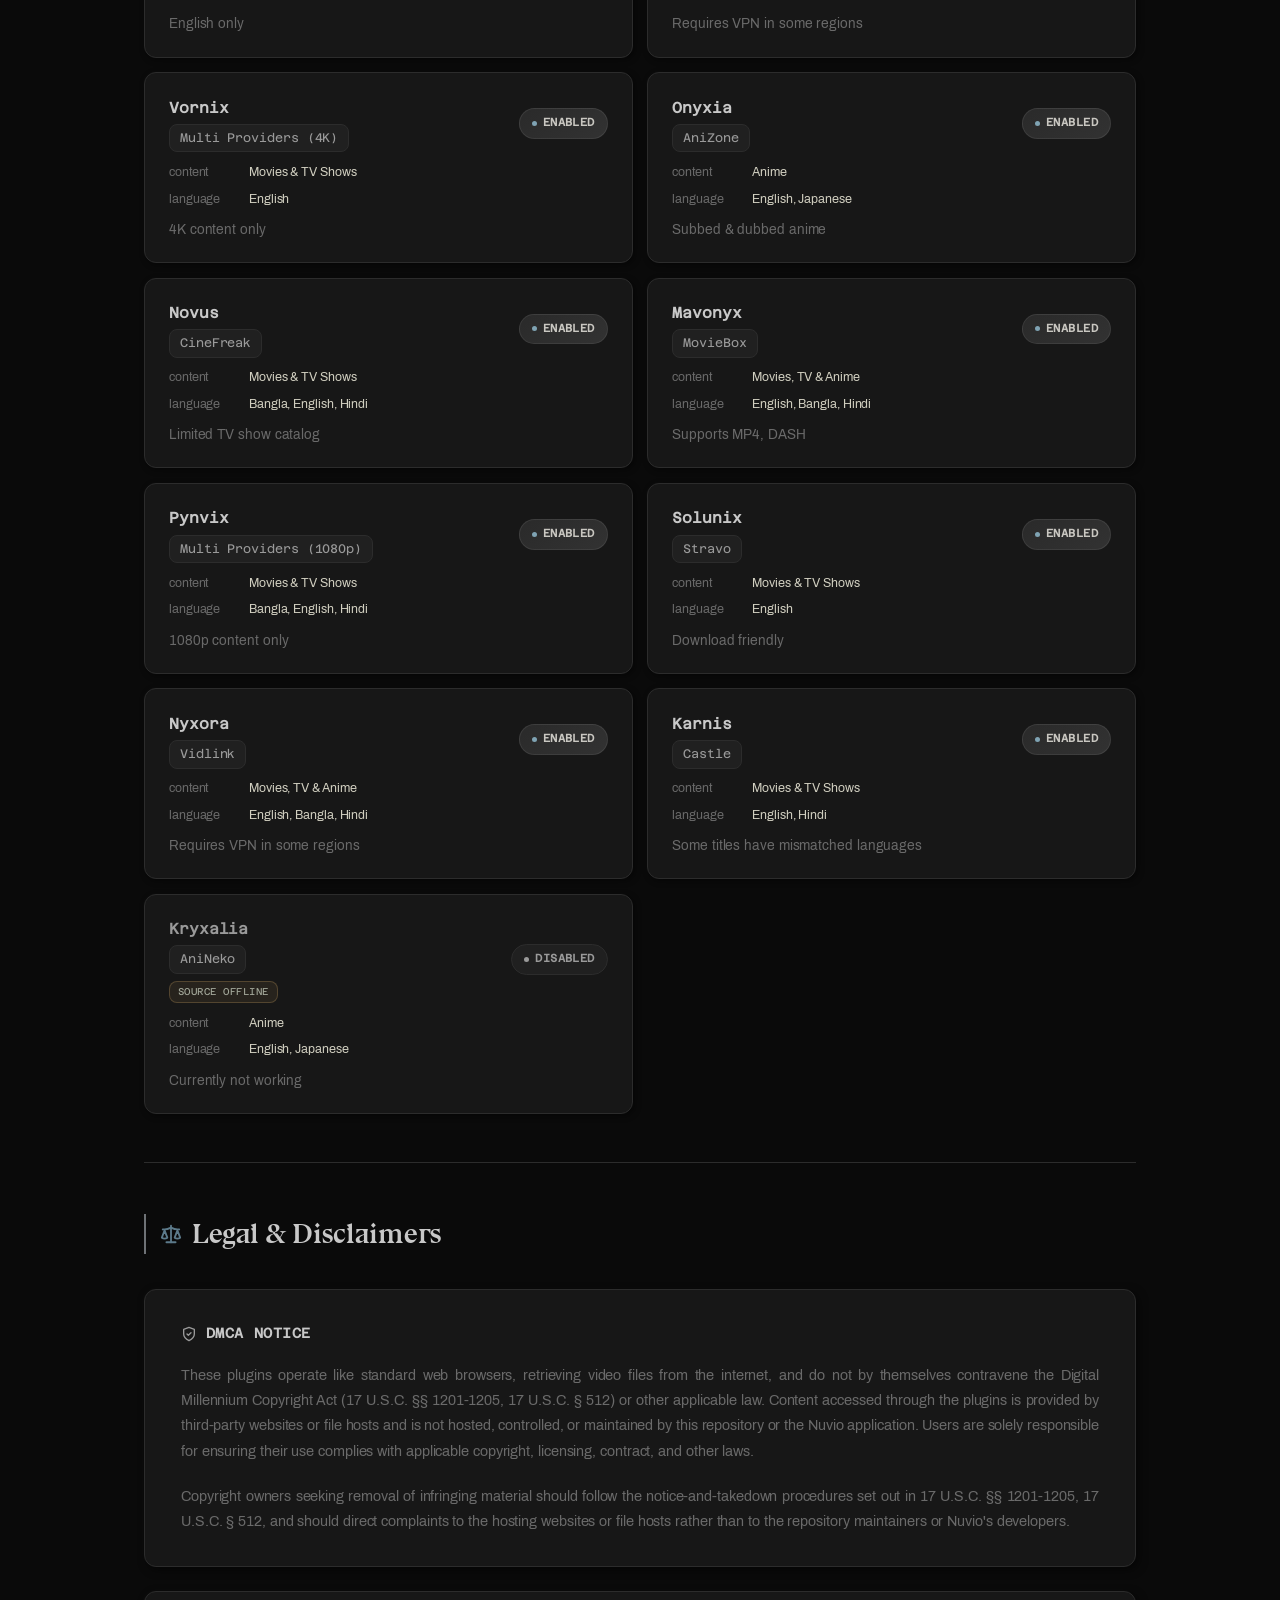
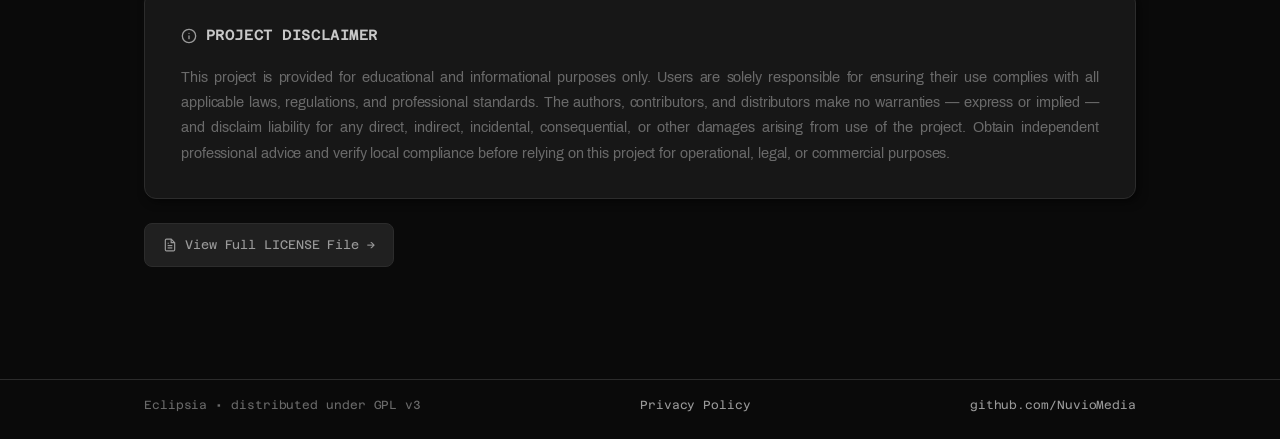
==== commit 27c2a65d: "Update" ====
--- a/index.html
+++ b/index.html
@@ -2,7 +2,12 @@
 <html lang="en" data-scroll-behavior="smooth">
 <head>
   <meta charset="utf-8">
-  <meta name="viewport" content="width=device-width, initial-scale=1">
+  <meta name="viewport" content="width=device-width, initial-scale=1, viewport-fit=cover">
+    <meta name="mobile-web-app-capable" content="yes">
+    <meta name="apple-mobile-web-app-capable" content="yes">
+    <meta name="apple-mobile-web-app-status-bar-style" content="black-translucent">
+    <meta name="apple-mobile-web-app-title" content="Eclipsia">
+    <meta name="format-detection" content="telephone=no">
   <meta name="theme-color" content="#0a0a0a">
   <meta name="referrer" content="no-referrer">
   <meta http-equiv="Content-Security-Policy" content="
@@ -10,9 +15,8 @@
     style-src 'self' 'unsafe-inline';
     font-src 'self';
     img-src 'self' data:;
-    connect-src 'self' https://raw.githubusercontent.com https://api.github.com;
+    connect-src 'self' https://codeberg.org;
     script-src 'self';
-    frame-ancestors 'none';
     base-uri 'self';
     form-action 'none';
   ">
@@ -31,18 +35,10 @@
       <div class="wrap header-inner">
         <div class="brand">
           <div class="brand-icon" aria-hidden="true">
-            <img src="assets/icon.png" alt="Eclipsia">
-          </div>
-          <span class="brand-name">eclipsia<span class="brand-tag">/ manifest</span></span>
-        </div>
-        <a class="btn header-cta" id="headerCta" href="nuvio://repo?url=https://codeberg.org/eclipsia/eclipsia-nuvio/raw/branch/main/stable/manifest.json">
-          <svg viewBox="0 0 24 24" fill="none" stroke="currentColor" stroke-width="2">
-            <circle cx="12" cy="12" r="10"/>
-            <line x1="12" y1="8" x2="12" y2="16"/>
-            <line x1="8" y1="12" x2="16" y2="12"/>
-          </svg>
-          Add to Nuvio
-        </a>
+            <img src="assets/logo.png" alt="Eclipsia">
+          </div>
+          <span class="brand-name">eclipsia</span>
+        </div>
         <div class="header-nav-links">
           <a href="guide/" class="nav-action">Setup Guide</a>
           <a href="accounts/" class="nav-action">Account</a>
@@ -61,8 +57,6 @@
         </button>
       </div>
       <div class="mobile-nav" id="mobileNav">
-        <a href="guide/" class="mobile-nav-link">Setup Guide</a>
-        <a href="accounts/" class="mobile-nav-link">Account</a>
         <a href="#legal" class="mobile-nav-link">Legal Info</a>
       </div>
     </header>
@@ -70,7 +64,7 @@
     <main class="wrap">
 
       <section class="hero" id="heroSection">
-        <div class="eyebrow"><span id="manifestVersion"></span>· <span class="updated" id="lastUpdated">syncing…</span></div>
+        <div class="eyebrow"><a id="manifestVersion" href="https://codeberg.org/eclipsia/eclipsia-nuvio/commits/branch/main" target="_blank" rel="noopener noreferrer" referrerpolicy="no-referrer" style="color:inherit;border-bottom:1px dashed var(--line-strong);padding-bottom:1px;" title="View changelog"></a>• <span class="updated" id="lastUpdated">syncing…</span></div>
 
         <h1 class="hero-title">Curated. Reliable. Open-source.</h1>
 
@@ -81,7 +75,7 @@
         <div class="hero-meta">
           <span class="meta-badge primary">Open Source</span>
           <span class="meta-badge">GPL v3 License</span>
-          <span class="meta-badge">Movies · TV Shows  · Anime</span>
+          <span class="meta-badge">Movies • TV Shows  • Anime</span>
         </div>
 
         <a class="btn btn-add-top btn-primary" id="btnAddTop" href="nuvio://repo?url=https://codeberg.org/eclipsia/eclipsia-nuvio/raw/branch/main/stable/manifest.json">
@@ -99,7 +93,6 @@
 
         <div class="install-container reveal" id="install">
           <div class="install-titlebar">
-            <div class="titlebar-dots"><span></span><span></span><span></span></div>
             <span class="install-titlebar-label">installation guide</span>
           </div>
 
@@ -121,12 +114,11 @@
                                 Join Telegram
                             </a>
               <a class="btn" href="https://codeberg.org/eclipsia/eclipsia-nuvio" target="_blank" rel="noopener noreferrer" referrerpolicy="no-referrer">
-              <svg stroke="currentColor" fill="currentColor" stroke-width="0" role="img" viewBox="0 0 24 24" height="1em" width="1em" xmlns="http://www.w3.org/2000/svg"><title></title><path d="M11.955.49A12 12 0 0 0 0 12.49a12 12 0 0 0 1.832 6.373L11.838 5.928a.187.14 0 0 1 .324 0l10.006 12.935A12 12 0 0 0 24 12.49a12 12 0 0 0-12-12 12 12 0 0 0-.045 0zm.375 6.467l4.416 16.553a12 12 0 0 0 5.137-4.213z"></path></svg>
+                <svg stroke="currentColor" fill="currentColor" stroke-width="0" role="img" viewBox="0 0 24 24" height="1em" width="1em" xmlns="http://www.w3.org/2000/svg"><title></title><path d="M11.955.49A12 12 0 0 0 0 12.49a12 12 0 0 0 1.832 6.373L11.838 5.928a.187.14 0 0 1 .324 0l10.006 12.935A12 12 0 0 0 24 12.49a12 12 0 0 0-12-12 12 12 0 0 0-.045 0zm.375 6.467l4.416 16.553a12 12 0 0 0 5.137-4.213z"></path></svg>
                 View Source Code
               </a>
             </div>
 
-            <!-- Setup guide notice: points new users to the step-by-step wizard -->
             <div class="warning-banner banner-neutral">
               <span class="mark">
                 <svg width="12" height="12" viewBox="0 0 24 24" fill="none" stroke="currentColor" stroke-width="2.5" stroke-linecap="round" stroke-linejoin="round"><polygon points="1 6 1 22 8 18 16 22 23 18 23 2 16 6 8 2 1 6"/><line x1="8" y1="2" x2="8" y2="18"/><line x1="16" y1="6" x2="16" y2="22"/></svg>
@@ -141,7 +133,6 @@
               </div>
             </div>
 
-            <!-- Account sync notice: points to the dedicated /accounts page -->
             <div class="warning-banner banner-neutral">
               <span class="mark">
                 <svg width="12" height="12" viewBox="0 0 24 24" fill="none" stroke="currentColor" stroke-width="2.5"><path d="M20 21v-2a4 4 0 0 0-4-4H8a4 4 0 0 0-4 4v2"/><circle cx="12" cy="7" r="4"/></svg>
@@ -156,7 +147,6 @@
               </div>
             </div>
 
-            <!-- TMDB key notice: always visible, not buried -->
             <div class="warning-banner">
               <span class="mark">
                 <svg viewBox="0 0 24 24" fill="none" stroke="currentColor" stroke-width="2.5" stroke-linecap="round" stroke-linejoin="round"><path d="M12 9v4"/><path d="M10.29 3.86 1.82 18a2 2 0 0 0 1.71 3h16.94a2 2 0 0 0 1.71-3L14.71 3.86a2 2 0 0 0-3.42 0Z"/><path d="M12 17h.01"/></svg>
@@ -172,7 +162,6 @@
               </div>
             </div>
 
-            <!-- Collapsible: step-by-step TMDB API key guide -->
             <details class="manual-toggle" id="tmdbGuide">
               <summary>
                 <span class="summary-label">
@@ -215,7 +204,6 @@
               </div>
             </details>
 
-            <!-- Collapsible: manual repo add -->
             <details class="manual-toggle is-fallback" id="manualAddGuide">
               <summary>
                 <span class="summary-label">
@@ -287,6 +275,15 @@
         </button>
 
         <div class="providers-body" id="providersBody">
+          <div class="providers-controls">
+            <select class="provider-sort" id="providerSort" aria-label="Sort providers">
+              <option value="default">Order: default</option>
+              <option value="name-asc">Name A–Z</option>
+              <option value="name-desc">Name Z–A</option>
+              <option value="active-first">Active first</option>
+            </select>
+          </div>
+
           <div class="filter-bar" id="filterBar" role="group" aria-label="Filter providers by content type">
             <button class="filter-chip active" data-filter="all" type="button">All</button>
             <button class="filter-chip" data-filter="movies" type="button">Movies</button>
@@ -328,7 +325,7 @@
             </svg>
             DMCA Notice
           </h3>
-          <p align="justify">
+          <p style="text-align: justify">
             These plugins operate like standard web browsers, retrieving video files from the internet,
             and do not by themselves contravene the Digital Millennium Copyright Act
             (17 U.S.C. §§ 1201-1205, 17 U.S.C. § 512) or other applicable law. Content accessed through
@@ -336,13 +333,13 @@
             or maintained by this repository or the Nuvio application. Users are solely responsible for
             ensuring their use complies with applicable copyright, licensing, contract, and other laws.
           </p>
-          <p align="justify">
+          <p style="text-align: justify">
             Copyright owners seeking removal of infringing material should follow the notice-and-takedown
             procedures set out in 17 U.S.C. §§ 1201-1205, 17 U.S.C. § 512, and should direct complaints to
             the hosting websites or file hosts rather than to the repository maintainers or Nuvio's developers.
           </p>
         </div>
-
+        
         <div class="legal-block">
           <h3>
             <svg viewBox="0 0 24 24" fill="none" stroke="currentColor" stroke-width="2" stroke-linecap="round" stroke-linejoin="round">
@@ -352,7 +349,7 @@
             </svg>
             Project Disclaimer
           </h3>
-          <p align="justify">
+          <p style="text-align: justify">
             This project is provided for educational and informational purposes only. Users are solely
             responsible for ensuring their use complies with all applicable laws, regulations, and
             professional standards. The authors, contributors, and distributors make no warranties —
@@ -384,8 +381,24 @@
       </div>
     </footer>
 
+    <nav class="mobile-tabbar" id="mobileTabbar" aria-label="Primary">
+      <a class="tabbar-item" href="./">
+        <svg viewBox="0 0 24 24" fill="none" stroke="currentColor" stroke-width="2" stroke-linecap="round" stroke-linejoin="round"><path d="M3 9.5 12 3l9 6.5V21a1 1 0 0 1-1 1h-5v-7H9v7H4a1 1 0 0 1-1-1Z"/></svg>
+        <span>Home</span>
+      </a>
+      <a class="tabbar-item" href="guide/">
+        <svg viewBox="0 0 24 24" fill="none" stroke="currentColor" stroke-width="2" stroke-linecap="round" stroke-linejoin="round"><path d="M4 19.5A2.5 2.5 0 0 1 6.5 17H20"/><path d="M6.5 2H20v20H6.5A2.5 2.5 0 0 1 4 19.5v-15A2.5 2.5 0 0 1 6.5 2Z"/></svg>
+        <span>Guide</span>
+      </a>
+      <a class="tabbar-item" href="accounts/">
+        <svg viewBox="0 0 24 24" fill="none" stroke="currentColor" stroke-width="2" stroke-linecap="round" stroke-linejoin="round"><circle cx="12" cy="8" r="4"/><path d="M4 21c0-4 3.5-6.5 8-6.5s8 2.5 8 6.5"/></svg>
+        <span>Account</span>
+      </a>
+    </nav>
+
   </div>
 
   <script src="assets/js/app.js" defer></script>
+  <script src="assets/js/mobile-app.js" defer></script>
 </body>
-</html>
+</html>
--- a/assets/css/styles.css
+++ b/assets/css/styles.css
@@ -72,41 +72,48 @@
 
 :root {
   --bg-deep: #0a0a0a;
-  --bg-0: #0a0a0a;
-  --bg-1: #111111;
-  --bg-2: #161616;
-  --bg-glass: rgba(3, 3, 3, 0.85);
-
-  --line: rgba(255, 255, 255, 0.09);
-  --line-hover: rgba(255, 255, 255, 0.16);
-  --line-strong: rgba(255, 255, 255, 0.2);
-
-  --ink-primary: #d1cfc0;
-  --ink-secondary: #c9c7c1;
-  --ink-muted: #93908a;
-  --ink-subtle: #625f58;
-
-  --accent-ok: #8aa07a;
-  --accent-ok-bright: #a8c297;
-  --accent-warn: #c9a464;
-  --accent-neutral: #8a8682;
-
-  --radius-s: 6px;
-  --radius-m: 10px;
-  --radius-xl: 20px;
-
---font-logo: "Basteleur Moonlight", Georgia, serif;
---font-display: "Bluu Next", Georgia, serif;
---font-body: "Archivo", system-ui, sans-serif;
---font-mono: "Azeret Mono", ui-monospace, Menlo, monospace;
-
-  --shadow-subtle: 0 2px 8px rgba(0, 0, 0, 0.5);
-  --shadow-card: 0 8px 32px rgba(0, 0, 0, 0.6), 0 0 0 1px var(--line);
-  --shadow-elevated: 0 12px 48px rgba(0, 0, 0, 0.7),
-    0 0 0 1px var(--line-strong);
-  --shadow-float: 0 20px 60px rgba(0, 0, 0, 0.55), 0 6px 20px rgba(0, 0, 0, 0.4),
-    0 0 0 1px var(--line-strong);
-  --shadow-inset-top: inset 0 1px 0 rgba(255, 255, 255, 0.04);
+  --bg-0: #171717;
+  --bg-1: #202020;
+  --bg-2: #2a2a2a;
+  --bg-3: #323232;
+  --bg-glass: rgba(18, 18, 18, 0.9);
+
+  --shadow-light: rgba(255, 255, 255, 0.045);
+  --shadow-light-strong: rgba(255, 255, 255, 0.065);
+  --shadow-dark: rgba(0, 0, 0, 0.72);
+  --shadow-dark-strong: rgba(0, 0, 0, 0.85);
+  --shadow-subtle:
+    5px 5px 12px var(--shadow-dark), -4px -4px 10px var(--shadow-light);
+  --shadow-inner:
+    inset 3px 3px 7px var(--shadow-dark),
+    inset -2px -2px 5px var(--shadow-light);
+  --shadow-elevated:
+    10px 10px 22px var(--shadow-dark-strong),
+    -6px -6px 16px var(--shadow-light-strong);
+
+  --ink-primary: #c8c8c8;
+  --ink-secondary: #d1cfc0;
+  --ink-muted: #9a9a9a;
+  --ink-subtle: #6a6a6a;
+
+  --accent-ok: #5c7a8a;
+  --accent-ok-bright: #7fa3b3;
+  --accent-warn: #a3a89a;
+  --accent-neutral: #6e7276;
+
+  --line: #2c2c2c;
+  --line-hover: #3a3a3a;
+  --line-strong: #4a4a4a;
+
+  --radius-s: 8px;
+  --radius-m: 12px;
+  --radius-l: 20px;
+  --radius-xl: 40px;
+
+  --font-logo: "Basteleur Moonlight", Georgia, serif;
+  --font-display: "Bluu Next", Georgia, serif;
+  --font-body: "Archivo", system-ui, sans-serif;
+  --font-mono: "Azeret Mono", ui-monospace, Menlo, monospace;
 
   --ease: cubic-bezier(0.4, 0, 0.2, 1);
   --ease-out-expo: cubic-bezier(0.16, 1, 0.3, 1);
@@ -123,7 +130,7 @@
 
 html {
   scroll-behavior: smooth;
-  -webkit-text-size-adjust: 100%;
+  --webkit-text-size-adjust: 100%;
 }
 
 body {
@@ -143,31 +150,19 @@
   inset: 0;
   z-index: -2;
   pointer-events: none;
-  background-image: repeating-linear-gradient(
-    180deg,
-    transparent,
-    transparent 3px,
-    rgba(255, 255, 255, 0.012) 3px,
-    rgba(255, 255, 255, 0.012) 4px
-  );
-}
-
-body::after {
-  content: "";
-  position: fixed;
-  top: -10%;
-  left: 50%;
-  width: 1200px;
-  height: 800px;
-  transform: translateX(-50%);
-  z-index: -3;
-  pointer-events: none;
-  background: radial-gradient(
-    ellipse at center,
-    rgba(138, 160, 122, 0.07) 0%,
-    rgba(138, 160, 122, 0.025) 35%,
-    transparent 70%
-  );
+  background-image:
+    radial-gradient(
+      circle at 25% 25%,
+      rgba(255, 255, 255, 0.015) 0%,
+      transparent 2px
+    ),
+    radial-gradient(
+      circle at 75% 75%,
+      rgba(255, 255, 255, 0.015) 0%,
+      transparent 2px
+    );
+  background-size: 200px 200px;
+  opacity: 0.3;
 }
 
 a {
@@ -175,6 +170,7 @@
   text-decoration: none;
   transition: color 150ms var(--ease);
 }
+
 a:hover {
   color: var(--ink-primary);
 }
@@ -194,14 +190,14 @@
 }
 
 ::selection {
-  background: var(--ink-primary);
-  color: var(--bg-0);
+  background: var(--accent-ok);
+  color: #ffffff;
 }
 
 *:focus-visible {
   outline: 2px solid var(--accent-ok-bright);
   outline-offset: 2px;
-  border-radius: 2px;
+  border-radius: 4px;
 }
 
 .wrap {
@@ -213,6 +209,295 @@
 @media (max-width: 420px) {
   .wrap {
     padding: 0 1.15rem;
+  }
+
+  .guide-meta-cell {
+    padding-right: 0.5rem;
+  }
+
+  .gmc-num {
+    font-size: 1.15rem;
+  }
+}
+
+.btn {
+  appearance: none;
+  padding: 0.75rem 1.35rem;
+  border-radius: var(--radius-s);
+  font-size: 0.875rem;
+  font-weight: 500;
+  font-family: var(--font-body);
+  display: inline-flex;
+  align-items: center;
+  justify-content: center;
+  gap: 8px;
+  transition: all 180ms var(--ease-out-expo);
+  position: relative;
+  background: var(--bg-1);
+  color: var(--ink-secondary);
+  cursor: pointer;
+  text-decoration: none;
+  min-height: 46px;
+  text-align: center;
+  border: 1px solid var(--line);
+  box-shadow:
+    4px 4px 10px var(--shadow-dark-strong),
+    -3px -3px 8px var(--shadow-light);
+  white-space: nowrap;
+}
+
+.btn:hover {
+  color: var(--ink-primary);
+  background: var(--bg-2);
+  border-color: var(--line-hover);
+  box-shadow:
+    5px 5px 12px var(--shadow-dark-strong),
+    -3px -3px 9px var(--shadow-light-strong);
+  transform: translateY(-1px);
+}
+
+.btn:active {
+  transform: translateY(0);
+  box-shadow:
+    inset 3px 3px 6px var(--shadow-dark-strong),
+    inset -2px -2px 4px var(--shadow-light);
+}
+
+.btn:disabled {
+  opacity: 0.45;
+  cursor: not-allowed;
+  transform: none;
+  box-shadow: none;
+}
+
+.btn-primary {
+  background: linear-gradient(145deg, #333333, #3d3d3d);
+  color: #ffffff;
+  font-weight: 600;
+  border: 1px solid rgba(255, 255, 255, 0.09);
+  box-shadow:
+    5px 5px 12px var(--shadow-dark-strong),
+    -3px -3px 8px var(--shadow-light);
+}
+
+.btn-primary:hover {
+  background: linear-gradient(145deg, #3d3d3d, #464646);
+  border-color: rgba(255, 255, 255, 0.13);
+  box-shadow:
+    7px 7px 16px var(--shadow-dark-strong),
+    -4px -4px 10px var(--shadow-light-strong);
+  transform: translateY(-1px);
+}
+
+.btn-primary:active {
+  transform: translateY(0);
+  box-shadow:
+    inset 3px 3px 6px rgba(0, 0, 0, 0.55),
+    inset -2px -2px 4px rgba(255, 255, 255, 0.03);
+}
+
+.btn-primary:disabled:hover {
+  box-shadow: none;
+  transform: none;
+}
+
+.btn-account {
+  background: linear-gradient(
+    145deg,
+    var(--accent-ok),
+    var(--accent-ok-bright)
+  );
+  color: #0a0a0a;
+  font-weight: 700;
+  border: 1px solid rgba(255, 255, 255, 0.18);
+  box-shadow:
+    5px 5px 12px var(--shadow-dark-strong),
+    -3px -3px 8px var(--shadow-light);
+}
+
+.btn-account:hover {
+  background: linear-gradient(
+    145deg,
+    var(--accent-ok-bright),
+    var(--accent-ok)
+  );
+  border-color: rgba(255, 255, 255, 0.25);
+  box-shadow:
+    7px 7px 16px var(--shadow-dark-strong),
+    -4px -4px 10px var(--shadow-light-strong);
+  transform: translateY(-1px);
+}
+
+.btn-account:active {
+  transform: translateY(0);
+  box-shadow:
+    inset 3px 3px 6px rgba(0, 0, 0, 0.4),
+    inset -2px -2px 4px rgba(255, 255, 255, 0.05);
+}
+
+.btn-account:disabled {
+  opacity: 0.6;
+  cursor: not-allowed;
+}
+
+.styled-button {
+  position: relative;
+  padding: 1rem 2rem;
+  font-size: 1.1rem;
+  font-weight: bold;
+  color: #ffffff;
+  background: linear-gradient(145deg, #2a2a2a, #323232);
+  border-radius: 9999px;
+  cursor: pointer;
+  box-shadow:
+    3px 3px 8px var(--shadow-dark),
+    -3px -3px 8px rgba(255, 255, 255, 0.02);
+  transition: all 0.2s ease;
+  display: inline-flex;
+  align-items: center;
+  justify-content: center;
+  border: 1px solid var(--line);
+}
+
+.styled-button::before {
+  content: "";
+  position: absolute;
+  top: -1px;
+  right: -1px;
+  bottom: -1px;
+  left: -1px;
+  background: linear-gradient(145deg, #1a1a1a, #2a2a2a);
+  z-index: -1;
+  border-radius: 9999px;
+  transition: all 0.2s ease;
+  opacity: 0.6;
+}
+
+.styled-button:hover {
+  transform: translateY(-2px);
+  box-shadow:
+    5px 5px 12px var(--shadow-dark),
+    -5px -5px 12px rgba(255, 255, 255, 0.03);
+}
+
+.styled-button:active {
+  transform: translateY(0);
+  box-shadow: inset 2px 2px 4px rgba(0, 0, 0, 0.2);
+}
+
+.styled-button .inner-button {
+  position: relative;
+  display: flex;
+  align-items: center;
+  justify-content: center;
+  background: linear-gradient(145deg, #1a1a1a, #252525);
+  width: 40px;
+  height: 40px;
+  margin-left: 10px;
+  border-radius: 50%;
+  border: 1px solid var(--line);
+  transition: all 0.2s ease;
+}
+
+.styled-button .inner-button .icon {
+  filter: drop-shadow(0 4px 8px rgba(0, 0, 0, 0.5));
+  transition: all 0.4s ease-in-out;
+}
+
+.styled-button .inner-button .icon:hover {
+  filter: drop-shadow(0 6px 12px rgba(0, 0, 0, 0.7));
+  transform: rotate(-35deg);
+}
+
+.neu-card {
+  background: linear-gradient(155deg, var(--bg-1) 0%, var(--bg-0) 100%);
+  border-radius: var(--radius-m);
+  border: 1px solid var(--line);
+  padding: 1.5rem;
+  transition: all 300ms var(--ease-out-expo);
+  box-shadow:
+    7px 7px 16px var(--shadow-dark-strong),
+    -4px -4px 12px var(--shadow-light);
+}
+
+.neu-card:hover {
+  border-color: var(--line-hover);
+  box-shadow:
+    9px 9px 20px var(--shadow-dark-strong),
+    -5px -5px 14px var(--shadow-light-strong);
+  transform: translateY(-2px);
+}
+
+.neu-input {
+  width: 100%;
+  padding: 1rem 1.5rem;
+  font-family: var(--font-mono);
+  font-size: 0.9rem;
+  color: var(--ink-primary);
+  background: var(--bg-deep);
+  border: 1px solid var(--line);
+  border-radius: var(--radius-s);
+  transition: all 200ms var(--ease);
+  box-shadow:
+    inset 3px 3px 7px var(--shadow-dark-strong),
+    inset -2px -2px 5px var(--shadow-light);
+}
+
+.neu-input:focus {
+  outline: none;
+  border-color: var(--accent-ok-bright);
+  box-shadow:
+    inset 4px 4px 9px var(--shadow-dark-strong),
+    inset -2px -2px 6px var(--shadow-light-strong),
+    0 0 0 1px rgba(125, 181, 125, 0.15);
+}
+
+.neu-input::placeholder {
+  color: var(--ink-subtle);
+}
+
+.neu-badge {
+  display: inline-flex;
+  align-items: center;
+  gap: 0.5rem;
+  padding: 0 1rem;
+  height: 30px;
+  font-family: var(--font-mono);
+  font-size: 0.73rem;
+  background: var(--bg-1);
+  border-radius: 999px;
+  border: 1px solid var(--line);
+  color: var(--ink-muted);
+  box-shadow:
+    2px 2px 5px rgba(0, 0, 0, 0.5),
+    -1px -1px 3px rgba(255, 255, 255, 0.02);
+}
+
+.neu-badge.active {
+  color: var(--accent-ok-bright);
+  border-color: var(--accent-ok);
+  background: rgba(74, 158, 74, 0.1);
+}
+
+.neu-status-dot {
+  width: 8px;
+  height: 8px;
+  border-radius: 50%;
+  background: var(--accent-ok-bright);
+  box-shadow: 0 0 4px var(--accent-ok);
+  animation: pulse-dot 2s ease-in-out infinite;
+}
+
+@keyframes pulse-dot {
+  0%,
+  100% {
+    opacity: 1;
+    transform: scale(1);
+  }
+
+  50% {
+    opacity: 0.7;
+    transform: scale(1.1);
   }
 }
 
@@ -221,76 +506,64 @@
   top: 0;
   z-index: 100;
   background: var(--bg-glass);
-  backdrop-filter: blur(28px) saturate(220%);
-  -webkit-backdrop-filter: blur(28px) saturate(220%);
+  backdrop-filter: blur(20px) saturate(180%);
+  --webkit-backdrop-filter: blur(20px) saturate(180%);
   border-bottom: 1px solid var(--line);
-  box-shadow: 0 8px 32px rgba(0, 0, 0, 0.28);
-}
-
-.site-header::after {
-  content: "";
-  position: absolute;
-  left: 0;
-  right: 0;
-  bottom: -1px;
-  height: 1px;
-  background: linear-gradient(
-    90deg,
-    transparent,
-    rgba(255, 255, 255, 0.05) 20%,
-    rgba(255, 255, 255, 0.05) 80%,
-    transparent
-  );
-  pointer-events: none;
+  box-shadow: 0 4px 16px rgba(0, 0, 0, 0.45);
 }
 
 .header-inner {
   display: flex;
   align-items: center;
   justify-content: space-between;
-  padding: 1.25rem 0;
-  gap: 1.5rem;
-  min-height: 60px;
-}
-
-.brand,
-.header-nav-links,
-.nav-toggle {
-  align-self: center;
+  min-height: 72px;
+  gap: 0.75rem;
 }
 
 .brand {
   display: flex;
   align-items: center;
   gap: 0.85rem;
-  flex-shrink: 0;
+  flex-shrink: 1;
+  min-width: 0;
+  overflow: hidden;
 }
 
 .brand-icon {
-  width: 36px;
-  height: 36px;
+  width: 40px;
+  height: 40px;
   border-radius: var(--radius-s);
   overflow: hidden;
-  border: 1px solid var(--line-hover);
-  box-shadow: 0 4px 12px rgba(0, 0, 0, 0.4), var(--shadow-inset-top);
+  border: 1px solid var(--line);
+  background: var(--bg-1);
+  flex-shrink: 0;
+  display: flex;
+  align-items: center;
+  justify-content: center;
 }
 
 .brand-icon img {
   width: 100%;
   height: 100%;
   object-fit: cover;
+  display: block;
 }
 
 .brand-name {
   font-family: var(--font-logo);
-  font-size: 0.95rem;
-  font-weight: 700;
+  font-size: 1rem;
+  font-weight: 400;
   color: var(--ink-primary);
   letter-spacing: -0.01em;
   white-space: nowrap;
   line-height: 1;
   display: inline-flex;
   align-items: center;
+  gap: 0;
+  flex: 0 1 auto;
+  min-width: 0;
+  overflow: hidden;
+  text-overflow: ellipsis;
 }
 
 .brand-tag {
@@ -298,12 +571,16 @@
   font-size: 0.65rem;
   line-height: 1;
   color: var(--ink-subtle);
-  margin-left: 0.35rem;
-  padding: 2px 8px;
-  background: var(--bg-2);
+  margin-left: 0.4rem;
+  padding: 3px 8px;
+  background: var(--bg-1);
   border-radius: var(--radius-s);
+  border: 1px solid var(--line);
   display: inline-flex;
   align-items: center;
+  align-self: center;
+  flex-shrink: 0;
+  white-space: nowrap;
 }
 
 .header-nav-links {
@@ -317,21 +594,29 @@
   font-family: var(--font-mono);
   font-size: 0.78rem;
   color: var(--ink-muted);
-  padding: 8px 16px;
-  border: 1px solid var(--line);
+  padding: 0 14px;
+  height: 38px;
   border-radius: var(--radius-s);
-  background: transparent;
+  background: var(--bg-0);
+  border: 1px solid var(--line);
   transition: all 200ms var(--ease);
   white-space: nowrap;
-  min-height: 44px;
   display: inline-flex;
   align-items: center;
+  box-shadow:
+    2px 2px 5px rgba(0, 0, 0, 0.5),
+    -1px -1px 3px rgba(255, 255, 255, 0.02);
 }
 
 .nav-action:hover {
   color: var(--ink-primary);
+  background: var(--bg-1);
   border-color: var(--line-hover);
-  background: var(--bg-2);
+  transform: translateY(-1px);
+}
+
+.nav-action:active {
+  transform: translateY(0);
 }
 
 .nav-toggle {
@@ -340,18 +625,18 @@
   justify-content: center;
   width: 40px;
   height: 40px;
-  border: 1px solid var(--line);
   border-radius: var(--radius-s);
-  background: transparent;
+  background: var(--bg-0);
   color: var(--ink-secondary);
   flex-shrink: 0;
   transition: all 200ms var(--ease);
+  border: 1px solid var(--line);
 }
 
 .nav-toggle:hover {
   color: var(--ink-primary);
+  background: var(--bg-1);
   border-color: var(--line-hover);
-  background: var(--bg-2);
 }
 
 .nav-toggle-icon {
@@ -366,21 +651,22 @@
 .nav-toggle[aria-expanded="true"] .icon-menu {
   display: none;
 }
+
 .nav-toggle[aria-expanded="true"] .icon-close {
   display: block;
 }
 
 .mobile-nav {
-  display: none;
+  display: flex;
   flex-direction: column;
   gap: 0.5rem;
-  padding: 0 1.5rem 1.1rem;
   max-height: 0;
   overflow: hidden;
   opacity: 0;
   transform: translateY(-6px);
   pointer-events: none;
-  transition: max-height 240ms var(--ease-out-expo),
+  transition:
+    max-height 240ms var(--ease-out-expo),
     opacity 160ms var(--ease-out-expo),
     transform 200ms var(--ease-out-expo);
 }
@@ -388,9 +674,11 @@
 .mobile-nav.open {
   max-height: 260px;
   opacity: 1;
+  padding: 0 max(1.15rem, min(1.5rem, 4vw)) 1.1rem;
   transform: translateY(0);
   pointer-events: auto;
-  transition: max-height 240ms var(--ease-out-expo),
+  transition:
+    max-height 240ms var(--ease-out-expo),
     opacity 200ms var(--ease-out-expo) 20ms,
     transform 240ms var(--ease-out-expo);
 }
@@ -400,13 +688,12 @@
   font-size: 0.82rem;
   color: var(--ink-muted);
   padding: 12px 14px;
-  border: 1px solid var(--line);
   border-radius: var(--radius-s);
-  background: var(--bg-2);
-  opacity: 0;
-  transform: translateY(-4px);
-  transition: color 200ms var(--ease), border-color 200ms var(--ease), background 200ms var(--ease),
-    opacity 180ms var(--ease-out-expo), transform 180ms var(--ease-out-expo);
+  background: var(--bg-0);
+  border: 1px solid var(--line);
+  transition:
+    color 200ms var(--ease),
+    background 200ms var(--ease);
 }
 
 .mobile-nav.open .mobile-nav-link {
@@ -414,23 +701,27 @@
   transform: translateY(0);
 }
 
-.mobile-nav.open .mobile-nav-link:nth-child(1) { transition-delay: 40ms; }
-.mobile-nav.open .mobile-nav-link:nth-child(2) { transition-delay: 80ms; }
-.mobile-nav.open .mobile-nav-link:nth-child(3) { transition-delay: 120ms; }
-.mobile-nav.open .mobile-nav-link:nth-child(4) { transition-delay: 160ms; }
+.mobile-nav.open .mobile-nav-link:nth-child(1) {
+  transition-delay: 40ms;
+}
+
+.mobile-nav.open .mobile-nav-link:nth-child(2) {
+  transition-delay: 80ms;
+}
+
+.mobile-nav.open .mobile-nav-link:nth-child(3) {
+  transition-delay: 120ms;
+}
+
+.mobile-nav.open .mobile-nav-link:nth-child(4) {
+  transition-delay: 160ms;
+}
 
 .mobile-nav-link:hover,
 .mobile-nav-link:active {
   color: var(--ink-primary);
+  background: var(--bg-1);
   border-color: var(--line-hover);
-}
-
-.nav-action--back {
-  gap: 8px;
-}
-
-.nav-action--back svg {
-  flex-shrink: 0;
 }
 
 @media (max-width: 600px) {
@@ -467,15 +758,18 @@
   .nav-toggle {
     display: inline-flex;
   }
-
-  .mobile-nav {
-    display: flex;
-  }
 }
 
 .hero {
   padding: 5rem 0 2.5rem;
   position: relative;
+}
+
+@media (max-width: 600px) {
+  .hero {
+    padding-top: 3rem;
+    padding-bottom: 2rem;
+  }
 }
 
 .hero::before {
@@ -489,70 +783,47 @@
   transform: translateY(-45%);
   background: radial-gradient(
     circle,
-    rgba(138, 160, 122, 0.16) 0%,
-    rgba(138, 160, 122, 0.05) 42%,
-    transparent 68%
+    rgba(74, 158, 74, 0.08) 0%,
+    transparent 60%
   );
   pointer-events: none;
   z-index: -1;
-  animation: eclipse-glow-pulse 9s var(--ease) infinite;
-}
-
-.hero::after {
-  content: "";
-  position: absolute;
-  top: 7.5rem;
-  right: 9%;
-  width: 190px;
-  height: 190px;
-  transform: translateY(-45%);
-  border-radius: 50%;
-  border: 1px solid rgba(209, 207, 192, 0.1);
-  box-shadow: inset 54px -16px 0 -36px rgba(209, 207, 192, 0.14);
-  pointer-events: none;
-  z-index: -1;
-  animation: eclipse-ring-drift 12s var(--ease) infinite;
-}
-
-@keyframes eclipse-glow-pulse {
-  0%, 100% { opacity: 1; transform: translateY(-45%) scale(1); }
-  50% { opacity: 0.75; transform: translateY(-45%) scale(1.05); }
-}
-
-@keyframes eclipse-ring-drift {
-  0%, 100% { box-shadow: inset 54px -16px 0 -36px rgba(209, 207, 192, 0.14); }
-  50% { box-shadow: inset 58px -12px 0 -36px rgba(209, 207, 192, 0.2); }
+  opacity: 0.6;
 }
 
 @media (prefers-reduced-motion: reduce) {
-  .hero::before,
-  .hero::after {
+  .hero::before {
     animation: none;
   }
 }
 
 @media (max-width: 900px) {
-  .hero::before,
-  .hero::after {
+  .hero::before {
     display: none;
   }
 }
 
 .eyebrow {
   font-family: var(--font-mono);
-  font-size: 0.72rem;
+  font-size: 0.7rem;
   color: var(--ink-subtle);
-  letter-spacing: 0.08em;
+  letter-spacing: 0.07em;
   text-transform: uppercase;
   display: inline-flex;
   align-items: center;
-  gap: 0.7rem;
-  margin-bottom: 1.75rem;
+  flex-wrap: wrap;
+  gap: 0.4rem 0.6rem;
+  margin-bottom: 1.5rem;
   padding: 6px 12px;
-  background: rgba(138, 160, 122, 0.07);
-  border: 1px solid rgba(138, 160, 122, 0.18);
-  border-radius: var(--radius-xl);
-  box-shadow: var(--shadow-inset-top);
+  min-height: 28px;
+  max-width: 100%;
+  overflow: hidden;
+  background: var(--bg-0);
+  border-radius: 999px;
+  border: 1px solid var(--line);
+  box-shadow:
+    2px 2px 5px rgba(0, 0, 0, 0.5),
+    -1px -1px 3px rgba(255, 255, 255, 0.02);
 }
 
 .eyebrow::before {
@@ -560,20 +831,8 @@
   width: 7px;
   height: 7px;
   border-radius: 50%;
-  background: var(--accent-ok);
+  background: var(--accent-ok-bright);
   flex-shrink: 0;
-  box-shadow: 0 0 12px rgba(138, 160, 122, 0.3);
-  animation: pulse 2s ease-in-out 3;
-}
-
-@keyframes pulse {
-  0%,
-  100% {
-    opacity: 1;
-  }
-  50% {
-    opacity: 0.5;
-  }
 }
 
 .eyebrow .updated {
@@ -583,7 +842,7 @@
   text-transform: none;
   letter-spacing: 0;
   padding-left: 0.6rem;
-  border-left: 1px solid rgba(138, 160, 122, 0.2);
+  border-left: 1px solid var(--line);
 }
 
 h1.hero-title {
@@ -595,7 +854,6 @@
   letter-spacing: -0.02em;
   margin-bottom: 1.25rem;
   text-wrap: balance;
-  text-shadow: 0 2px 24px rgba(0, 0, 0, 0.35);
 }
 
 .hero-description {
@@ -608,89 +866,77 @@
 
 .hero-description strong {
   color: var(--ink-secondary);
-  font-weight: 500;
+  font-weight: 600;
 }
 
 .hero-meta {
   display: flex;
   flex-wrap: wrap;
   gap: 0.75rem;
-  margin-bottom: 0;
+  margin-bottom: 1.5rem;
 }
 
 .meta-badge {
   font-family: var(--font-mono);
-  font-size: 0.72rem;
+  font-size: 0.9rem;
   color: var(--ink-muted);
-  padding: 6px 14px;
-  border: 1px solid var(--line);
-  border-radius: var(--radius-xl);
+  padding: 0 13px;
+  height: 35px;
+  line-height: 28px;
+  border-radius: 999px;
   background: var(--bg-1);
-  transition: border-color 200ms var(--ease), color 200ms var(--ease);
+  border: 1px solid var(--line);
+  transition: all 200ms var(--ease);
+  display: inline-flex;
+  align-items: center;
+  box-shadow:
+    2px 2px 5px rgba(0, 0, 0, 0.5),
+    -1px -1px 3px rgba(255, 255, 255, 0.02);
 }
 
 .meta-badge:hover {
+  color: var(--ink-primary);
+  background: var(--bg-2);
   border-color: var(--line-hover);
-  color: var(--ink-primary);
 }
 
 .meta-badge.primary {
   color: var(--ink-primary);
+  background: var(--bg-2);
+  border-color: var(--line-strong);
+  box-shadow:
+    2px 2px 5px rgba(0, 0, 0, 0.55),
+    -1px -1px 3px rgba(255, 255, 255, 0.025);
+}
+
+.install-container {
+  margin: 0.01rem 0 1.75rem;
+  border-radius: var(--radius-m);
+  background: var(--bg-0);
+  border: 1px solid var(--line);
+  overflow: hidden;
+  transition: all 320ms var(--ease-out-expo);
+  width: 100%;
+  box-shadow:
+    5px 5px 14px rgba(0, 0, 0, 0.6),
+    -2px -2px 8px rgba(255, 255, 255, 0.025);
+}
+
+.install-container:hover {
   border-color: var(--line-hover);
-  background: var(--bg-2);
-}
-
-.install-container {
-  margin: 2rem 0 1.75rem;
-  border: 1px solid var(--line-strong);
-  border-radius: var(--radius-m);
-  background:
-    linear-gradient(180deg, var(--bg-1) 0%, var(--bg-0) 100%) padding-box,
-    linear-gradient(180deg, rgba(255, 255, 255, 0.14), rgba(255, 255, 255, 0.02)) border-box;
-  border: 1px solid transparent;
-  overflow: hidden;
-  box-shadow: var(--shadow-float);
-  transition: box-shadow 320ms var(--ease-out-expo), transform 320ms var(--ease-out-expo);
-  width: 100%;
-}
-
-.install-container:hover {
-  box-shadow: 0 24px 70px rgba(0, 0, 0, 0.6), 0 8px 24px rgba(0, 0, 0, 0.45),
-    0 0 0 1px var(--line-strong);
+  box-shadow:
+    6px 6px 16px rgba(0, 0, 0, 0.65),
+    -2px -2px 8px rgba(255, 255, 255, 0.03);
 }
 
 .install-titlebar {
   display: flex;
   align-items: center;
   gap: 0.75rem;
-  padding: 1rem 1.5rem;
+  padding: 0.75rem 1.5rem;
   border-bottom: 1px solid var(--line);
-  background: var(--bg-2);
-}
-
-.titlebar-dots {
-  display: flex;
-  gap: 7px;
-}
-
-.titlebar-dots span {
-  width: 10px;
-  height: 10px;
-  border-radius: 50%;
-  background: var(--ink-subtle);
-  opacity: 0.55;
-}
-
-.titlebar-dots span:nth-child(1) {
-  background: #c9776b;
-}
-
-.titlebar-dots span:nth-child(2) {
-  background: var(--accent-warn);
-}
-
-.titlebar-dots span:nth-child(3) {
-  background: var(--accent-ok);
+  background: var(--bg-1);
+  box-shadow: 0 2px 6px var(--shadow-dark);
 }
 
 .install-titlebar-label {
@@ -699,6 +945,16 @@
   color: var(--ink-subtle);
 }
 
+.install-titlebar-label .path-sep {
+  color: var(--ink-subtle);
+  opacity: 0.5;
+  margin: 0 0.15em;
+}
+
+.install-titlebar-label .path-current {
+  color: var(--accent-ok-bright);
+}
+
 .install-body {
   padding: 2rem 1.75rem 2.25rem;
 }
@@ -707,13 +963,16 @@
   display: flex;
   gap: 0.75rem;
   padding: 0.85rem 1rem;
-  background: rgba(201, 164, 100, 0.06);
-  border: 1px solid rgba(201, 164, 100, 0.2);
-  border-radius: var(--radius-s);
+  background: var(--bg-0);
+  border-radius: var(--radius-m);
+  border: 1px solid var(--line);
   margin: 0.5rem 0 1.5rem;
   position: relative;
   overflow: hidden;
   align-items: flex-start;
+  box-shadow:
+    1px 1px 3px var(--shadow-dark),
+    -1px -1px 3px var(--shadow-light);
 }
 
 .warning-banner::before {
@@ -722,8 +981,9 @@
   left: 0;
   top: 0;
   bottom: 0;
-  width: 2px;
+  width: 3px;
   background: var(--accent-warn);
+  border-radius: 2px;
 }
 
 .warning-banner .mark {
@@ -739,7 +999,11 @@
   height: 22px;
   margin-top: 1px;
   border-radius: 50%;
-  background: rgba(201, 164, 100, 0.1);
+  background: var(--bg-1);
+  border: 1px solid var(--line);
+  box-shadow:
+    inset 1px 1px 2px var(--shadow-dark),
+    inset -1px -1px 2px var(--shadow-light);
 }
 
 .warning-banner .mark svg {
@@ -749,8 +1013,7 @@
 }
 
 .warning-banner.banner-neutral {
-  background: rgba(138, 160, 122, 0.05);
-  border-color: rgba(138, 160, 122, 0.18);
+  border-color: var(--line);
 }
 
 .warning-banner.banner-neutral::before {
@@ -759,12 +1022,6 @@
 
 .warning-banner.banner-neutral .mark {
   color: var(--accent-ok);
-  background: rgba(138, 160, 122, 0.12);
-}
-
-.warning-banner.banner-neutral .banner-cta {
-  color: var(--accent-ok);
-  border-bottom-color: rgba(138, 160, 122, 0.45);
 }
 
 .warning-banner p {
@@ -793,8 +1050,10 @@
   font-weight: 600;
   color: var(--accent-warn);
   padding: 0;
-  border-bottom: 1px dashed rgba(201, 164, 100, 0.45);
-  transition: color 180ms var(--ease), border-color 180ms var(--ease);
+  border-bottom: 1px dashed var(--line-hover);
+  transition:
+    color 180ms var(--ease),
+    border-color 180ms var(--ease);
 }
 
 .warning-banner .banner-cta:hover {
@@ -814,11 +1073,14 @@
 }
 
 .manual-toggle {
-  border: 1px solid var(--line);
   border-radius: var(--radius-s);
   background: var(--bg-0);
+  border: 1px solid var(--line);
   margin-top: 0.75rem;
   overflow: hidden;
+  box-shadow:
+    1px 1px 3px var(--shadow-dark),
+    -1px -1px 3px var(--shadow-light);
 }
 
 .manual-toggle + .manual-toggle {
@@ -836,8 +1098,9 @@
   font-family: var(--font-mono);
   font-size: 0.8rem;
   color: var(--ink-muted);
-  transition: color 180ms var(--ease), background 180ms var(--ease);
+  transition: all 180ms var(--ease);
   min-height: 44px;
+  background: transparent;
 }
 
 .manual-toggle summary::-webkit-details-marker {
@@ -846,7 +1109,7 @@
 
 .manual-toggle summary:hover {
   color: var(--ink-primary);
-  background: var(--bg-2);
+  background: var(--bg-1);
 }
 
 .manual-toggle summary .summary-label {
@@ -918,8 +1181,8 @@
   width: 24px;
   height: 24px;
   border-radius: 50%;
-  background: var(--bg-2);
-  border: 1px solid var(--line-hover);
+  background: var(--bg-1);
+  border: 1px solid var(--line);
   color: var(--ink-secondary);
   font-family: var(--font-mono);
   font-size: 0.72rem;
@@ -942,14 +1205,14 @@
   font-size: 0.78rem;
   color: var(--ink-primary);
   background: var(--bg-2);
+  border: 1px solid var(--line);
   padding: 2px 7px;
   border-radius: 4px;
-  border: 1px solid var(--line);
 }
 
 .guide-step .txt a {
   color: var(--accent-warn);
-  border-bottom: 1px dashed rgba(201, 164, 100, 0.45);
+  border-bottom: 1px dashed var(--line-hover);
 }
 
 .guide-step .txt a:hover {
@@ -978,27 +1241,33 @@
   align-items: center;
   gap: 0.7rem;
   padding: 0.7rem 1.1rem;
-  border: 1px solid var(--line);
   border-radius: var(--radius-s);
+  background: var(--bg-0);
+  color: var(--ink-secondary);
+  min-height: 46px;
+  width: 100%;
+  border: 1px solid var(--line);
+  transition: all 220ms var(--ease-out-expo);
+  box-shadow:
+    3px 3px 7px rgba(0, 0, 0, 0.55),
+    -1px -1px 4px rgba(255, 255, 255, 0.02);
+}
+
+.platform-btn:hover {
   background: var(--bg-1);
-  color: var(--ink-secondary);
-  min-height: 48px;
-  width: 100%;
-  transition: border-color 220ms var(--ease-out-expo), background 220ms var(--ease-out-expo),
-    color 220ms var(--ease-out-expo), transform 220ms var(--ease-out-expo),
-    box-shadow 220ms var(--ease-out-expo);
-}
-
-.platform-btn:hover {
+  color: var(--ink-primary);
   border-color: var(--line-hover);
-  background: var(--bg-2);
-  color: var(--ink-primary);
-  transform: translateY(-3px);
-  box-shadow: var(--shadow-card);
+  transform: translateY(-1px);
+  box-shadow:
+    4px 4px 10px rgba(0, 0, 0, 0.65),
+    -2px -2px 5px rgba(255, 255, 255, 0.025);
 }
 
 .platform-btn:active {
-  transform: translateY(-1px) scale(0.98);
+  transform: translateY(0) scale(0.98);
+  box-shadow:
+    inset 2px 2px 4px rgba(0, 0, 0, 0.45),
+    inset -1px -1px 2px rgba(255, 255, 255, 0.02);
 }
 
 .platform-btn svg {
@@ -1037,41 +1306,53 @@
 }
 
 .platform-btn.platform-btn-primary {
-  background: linear-gradient(180deg, #9bb38a 0%, var(--accent-ok) 100%);
-  border-color: var(--accent-ok);
-  color: #0d130a;
-  box-shadow: 0 1px 0 rgba(255, 255, 255, 0.25) inset, 0 6px 18px rgba(138, 160, 122, 0.18);
+  background: linear-gradient(145deg, #2a2a2a, #323232);
+  color: #ffffff;
+  border: 1px solid rgba(255, 255, 255, 0.08);
 }
 
 .platform-btn.platform-btn-primary:hover {
-  background: linear-gradient(180deg, #aac298 0%, #93ac82 100%);
-  border-color: #9bb38a;
-  color: #0d130a;
-  box-shadow: 0 1px 0 rgba(255, 255, 255, 0.3) inset, 0 10px 28px rgba(138, 160, 122, 0.32);
-}
-
-.platform-btn.platform-btn-primary svg,
-.platform-btn.platform-btn-primary:hover svg {
-  color: #0d130a;
+  background: linear-gradient(145deg, #323232, #3a3a3a);
+  color: #ffffff;
+  border-color: rgba(255, 255, 255, 0.12);
+}
+
+.platform-btn.platform-btn-primary svg {
+  color: #ffffff;
 }
 
 .platform-btn.platform-btn-primary .label .small {
-  color: rgba(13, 19, 10, 0.65);
+  color: rgba(255, 255, 255, 0.85);
 }
 
 .platform-btn.platform-btn-primary .label .big {
-  color: #0d130a;
+  color: #ffffff;
 }
 
 @media (max-width: 600px) {
   .platform-grid {
     grid-template-columns: repeat(2, 1fr);
-  }
-}
-
-@media (max-width: 420px) {
+    gap: 0.5rem;
+  }
+}
+
+@media (max-width: 380px) {
   .platform-grid {
-    grid-template-columns: 1fr;
+    grid-template-columns: 1fr 1fr;
+    gap: 0.4rem;
+  }
+
+  .platform-btn {
+    padding: 0.6rem 0.75rem;
+    gap: 0.5rem;
+  }
+
+  .platform-btn .label .big {
+    font-size: 0.78rem;
+  }
+
+  .platform-btn .label .small {
+    font-size: 0.55rem;
   }
 }
 
@@ -1087,12 +1368,16 @@
   color: var(--ink-muted);
   min-height: 44px;
   margin: 0 0 1rem;
-  transition: color 180ms var(--ease), background 180ms var(--ease);
+  background: var(--bg-0);
+  border: 1px solid var(--line);
+  border-radius: var(--radius-s);
+  transition: all 180ms var(--ease);
 }
 
 .providers-toggle-btn:hover {
   color: var(--ink-primary);
-  background: var(--bg-2);
+  background: var(--bg-1);
+  border-color: var(--line-hover);
 }
 
 .providers-toggle-btn .chev {
@@ -1135,7 +1420,7 @@
   width: 8px;
   height: 8px;
   border-radius: 50%;
-  background: var(--ink-muted);
+  background: var(--ink-subtle);
 }
 
 .path-row {
@@ -1148,23 +1433,23 @@
   color: var(--ink-secondary);
   padding: 1.25rem 1.5rem;
   background: var(--bg-0);
-  border: 1px solid var(--line);
   border-radius: var(--radius-s);
+  border: 1px solid var(--line);
   margin-bottom: 1.5rem;
-  transition: border-color 200ms var(--ease);
+  transition: all 200ms var(--ease);
 }
 
 .path-row:hover {
+  background: var(--bg-1);
   border-color: var(--line-hover);
 }
 
 .path-row .seg {
   color: var(--ink-primary);
-  background: var(--bg-2);
+  background: var(--bg-1);
+  border: 1px solid var(--line);
   padding: 4px 10px;
   border-radius: 4px;
-  border: 1px solid var(--line);
-  flex-shrink: 0;
 }
 
 .path-row .sep {
@@ -1188,16 +1473,18 @@
 .repo-url-field {
   display: flex;
   align-items: stretch;
-  border: 1px solid var(--line);
   border-radius: var(--radius-s);
   overflow: hidden;
-  background: var(--bg-0);
-  transition: border-color 200ms var(--ease);
-  min-height: 56px;
+  background: var(--bg-deep);
+  border: 1px solid var(--line);
+  min-height: 52px;
+  box-shadow:
+    inset 2px 2px 6px rgba(0, 0, 0, 0.5),
+    inset -1px -1px 3px rgba(255, 255, 255, 0.02);
 }
 
 .repo-url-field:focus-within {
-  border-color: var(--line-strong);
+  border-color: var(--accent-ok-bright);
 }
 
 .repo-url-value {
@@ -1212,6 +1499,7 @@
   scrollbar-width: thin;
   scrollbar-color: var(--line) transparent;
   word-break: break-all;
+  background: transparent;
 }
 
 .repo-copy-btn {
@@ -1225,33 +1513,52 @@
   font-weight: 500;
   color: var(--ink-primary);
   padding: 0 1.5rem;
-  background: var(--bg-2);
+  background: var(--bg-1);
   border-left: 1px solid var(--line);
-  transition: background 180ms var(--ease), color 180ms var(--ease), transform 120ms var(--ease);
+  transition: all 180ms var(--ease);
   min-width: 120px;
   min-height: 56px;
   touch-action: manipulation;
 }
 
 .repo-copy-btn:hover {
-  background: #1e1e1e;
-  color: var(--ink-primary);
+  background: var(--bg-2);
 }
 
 .repo-copy-btn:active {
-  transform: scale(0.96);
+  transform: translateY(1px);
 }
 
 .repo-copy-btn.copied {
-  color: var(--accent-ok-bright);
-  background: rgba(138, 160, 122, 0.12);
+  color: #ffffff;
+  background: var(--accent-ok);
 }
 
 .action-buttons {
   display: flex;
-  flex-wrap: wrap;
-  gap: 1rem;
+  flex-wrap: nowrap;
+  gap: 0.65rem;
   margin: 0.5rem 0 1.5rem;
+  align-items: stretch;
+}
+
+.action-buttons .btn {
+  flex: 1 1 0;
+  min-width: 0;
+}
+
+@media (max-width: 480px) {
+  .action-buttons {
+    flex-wrap: wrap;
+  }
+
+  .action-buttons .btn:first-child {
+    flex: 1 1 100%;
+  }
+
+  .action-buttons .btn:not(:first-child) {
+    flex: 1 1 calc(50% - 0.325rem);
+  }
 }
 
 .quick-add-select {
@@ -1260,77 +1567,6 @@
   min-width: 160px;
 }
 
-.btn {
-  appearance: none;
-  border: 1px solid var(--line-hover);
-  padding: 0.85rem 1.5rem;
-  border-radius: var(--radius-s);
-  font-size: 0.88rem;
-  font-weight: 500;
-  font-family: var(--font-body);
-  display: inline-flex;
-  align-items: center;
-  justify-content: center;
-  gap: 10px;
-  transition: transform 180ms var(--ease-out-expo), box-shadow 220ms var(--ease-out-expo),
-    border-color 200ms var(--ease), background 200ms var(--ease), color 200ms var(--ease);
-  position: relative;
-  background: var(--bg-1);
-  color: var(--ink-secondary);
-  cursor: pointer;
-  text-decoration: none;
-  min-height: 50px;
-  flex-grow: 1;
-  text-align: center;
-  box-shadow: var(--shadow-inset-top);
-}
-
-.btn:hover {
-  border-color: var(--ink-muted);
-  color: var(--ink-primary);
-  background: var(--bg-2);
-  transform: translateY(-2px);
-  box-shadow: 0 10px 24px rgba(0, 0, 0, 0.35), var(--shadow-inset-top);
-}
-
-.btn:active {
-  transform: translateY(0) scale(0.98);
-  transition-duration: 80ms;
-}
-
-.btn:disabled {
-  opacity: 0.5;
-  cursor: not-allowed;
-  transform: none;
-  box-shadow: none;
-}
-
-.btn-primary {
-  background: linear-gradient(180deg, #9bb38a 0%, var(--accent-ok) 100%);
-  border-color: var(--accent-ok);
-  color: #0d130a;
-  font-weight: 600;
-  box-shadow: 0 1px 0 rgba(255, 255, 255, 0.25) inset, 0 6px 18px rgba(138, 160, 122, 0.18);
-}
-
-.btn-primary:hover {
-  background: linear-gradient(180deg, #aac298 0%, #93ac82 100%);
-  border-color: #9bb38a;
-  color: #0d130a;
-  transform: translateY(-2px);
-  box-shadow: 0 1px 0 rgba(255, 255, 255, 0.3) inset, 0 10px 28px rgba(138, 160, 122, 0.32);
-}
-
-.btn-primary:active {
-  transform: translateY(0) scale(0.98);
-}
-
-.btn-primary:disabled:hover {
-  background: var(--accent-ok);
-  box-shadow: none;
-  transform: none;
-}
-
 .btn-add-top {
   display: none;
 }
@@ -1340,6 +1576,14 @@
 }
 
 @media (max-width: 600px) {
+  .btn-add-top {
+    display: inline-flex;
+    width: 100%;
+    justify-content: center;
+    margin-top: 1.5rem;
+    margin-bottom: 0.5rem;
+  }
+
   .fallback-link-mobile {
     display: block;
     text-align: center;
@@ -1348,12 +1592,12 @@
     font-weight: 600;
     color: var(--ink-muted);
     padding: 0;
-    margin: 0.5rem 0 1.25rem;
+    margin: 0.5rem auto 1.25rem;
     border-bottom: 1px dashed var(--line-hover);
     width: fit-content;
-    margin-left: auto;
-    margin-right: auto;
-    transition: color 180ms var(--ease), border-color 180ms var(--ease);
+    transition:
+      color 180ms var(--ease),
+      border-color 180ms var(--ease);
   }
 
   .fallback-link-mobile:hover,
@@ -1361,51 +1605,6 @@
     color: var(--ink-primary);
     border-color: var(--ink-primary);
   }
-}
-
-.header-cta {
-  display: inline-flex;
-  font-family: var(--font-mono);
-  font-size: 0.78rem;
-  font-weight: 600;
-  padding: 8px 16px;
-  border-radius: var(--radius-s);
-  background: linear-gradient(180deg, #9bb38a 0%, var(--accent-ok) 100%);
-  color: #0d130a;
-  white-space: nowrap;
-  min-height: 44px;
-  align-items: center;
-  gap: 8px;
-  opacity: 0;
-  transform: translateY(-8px) scale(0.92);
-  pointer-events: none;
-  transition: opacity 260ms var(--ease-out-expo), transform 260ms var(--ease-spring),
-    box-shadow 200ms var(--ease);
-  box-shadow: 0 1px 0 rgba(255, 255, 255, 0.25) inset;
-}
-
-.header-cta.visible {
-  opacity: 1;
-  transform: translateY(0) scale(1);
-  pointer-events: auto;
-}
-
-@media (max-width: 600px) {
-  .header-cta {
-    display: none !important;
-  }
-}
-
-.header-cta:hover {
-  background: #9bb38a;
-  color: #0d130a;
-  transform: translateY(-1px) scale(1);
-}
-
-.header-cta svg {
-  width: 14px;
-  height: 14px;
-  flex-shrink: 0;
 }
 
 .fab-top {
@@ -1419,14 +1618,12 @@
   width: 48px;
   height: 48px;
   border-radius: 50%;
-  border: none;
-  background: var(--accent-ok);
-  color: #0d130a;
-  box-shadow: 0 8px 28px rgba(0, 0, 0, 0.5), 0 0 0 1px rgba(138, 160, 122, 0.3);
+  background: linear-gradient(145deg, #2a2a2a, #323232);
+  color: #ffffff;
+  border: 1px solid rgba(255, 255, 255, 0.08);
   opacity: 0;
   transform: translateY(12px) scale(0.9);
-  transition: opacity 220ms var(--ease), transform 220ms var(--ease),
-    background 200ms var(--ease);
+  transition: all 220ms var(--ease);
   pointer-events: none;
   cursor: pointer;
 }
@@ -1439,7 +1636,7 @@
 
 .fab-top:hover,
 .fab-top:active {
-  background: #9bb38a;
+  background: linear-gradient(145deg, #323232, #3a3a3a);
 }
 
 .fab-top.visible {
@@ -1467,8 +1664,14 @@
 .account-form {
   display: flex;
   flex-direction: column;
-  gap: 1.1rem;
+  gap: 1rem;
   margin-bottom: 1rem;
+}
+
+.account-form > button[type="submit"] {
+  width: 100%;
+  justify-content: center;
+  margin-top: 0.4rem;
 }
 
 .form-field {
@@ -1490,19 +1693,25 @@
   font-family: var(--font-mono);
   font-size: 0.9rem;
   color: var(--ink-primary);
-  background: var(--bg-0);
+  background: var(--bg-deep);
   border: 1px solid var(--line);
   border-radius: var(--radius-s);
   padding: 0.95rem 1.1rem;
   min-height: 52px;
-  transition: border-color 200ms var(--ease), box-shadow 200ms var(--ease);
+  transition: all 200ms var(--ease);
   appearance: none;
+  box-shadow:
+    inset 3px 3px 7px var(--shadow-dark-strong),
+    inset -2px -2px 5px var(--shadow-light);
 }
 
 .form-input:focus {
   outline: none;
-  border-color: rgba(138, 160, 122, 0.5);
-  box-shadow: 0 0 0 3px rgba(138, 160, 122, 0.14);
+  border-color: var(--accent-ok-bright);
+  box-shadow:
+    inset 4px 4px 9px var(--shadow-dark-strong),
+    inset -2px -2px 6px var(--shadow-light-strong),
+    0 0 0 1px rgba(125, 181, 125, 0.15);
 }
 
 .form-input::placeholder {
@@ -1511,7 +1720,7 @@
 
 select.form-input {
   cursor: pointer;
-  background-image: url("data:image/svg+xml,%3Csvg xmlns='http://www.w3.org/2000/svg' viewBox='0 0 24 24' fill='none' stroke='%2387847d' stroke-width='2'%3E%3Cpolyline points='6 9 12 15 18 9'/%3E%3C/svg%3E");
+  background-image: url("data:image/svg+xml,%3Csvg xmlns='http://www.w3.org/2000/svg' viewBox='0 0 24 24' fill='none' stroke='%23707070' stroke-width='2'%3E%3Cpolyline points='6 9 12 15 18 9'/%3E%3C/svg%3E");
   background-repeat: no-repeat;
   background-position: right 1rem center;
   background-size: 16px;
@@ -1524,7 +1733,36 @@
 }
 
 .auth-tabs {
-  margin: 0.5rem 0 1.5rem;
+  display: flex;
+  flex-wrap: nowrap;
+  gap: 0.5rem;
+  margin: 0.75rem 0 1.5rem;
+  align-items: stretch;
+}
+
+.auth-tabs .filter-chip {
+  flex: 1 1 0;
+  min-width: 0;
+  justify-content: center;
+  text-align: center;
+  border-radius: var(--radius-s);
+  height: auto;
+  min-height: 40px;
+  padding: 0.55rem 0.75rem;
+  font-size: 0.82rem;
+  line-height: 1.3;
+  white-space: normal;
+  word-break: normal;
+}
+
+@media (max-width: 480px) {
+  .auth-tabs {
+    flex-direction: column;
+  }
+
+  .auth-tabs .filter-chip {
+    width: 100%;
+  }
 }
 
 .sync-status.pending {
@@ -1533,7 +1771,6 @@
 
 .sync-status.pending::before {
   background: var(--ink-muted);
-  animation: pulse 1.2s ease-in-out infinite;
 }
 
 .account-user-row {
@@ -1544,9 +1781,12 @@
   gap: 0.75rem;
   padding: 0.9rem 1.1rem;
   margin-bottom: 1.25rem;
-  background: var(--bg-0);
-  border: 1px solid var(--line);
+  background: var(--bg-1);
   border-radius: var(--radius-s);
+  border: 1px solid var(--line);
+  box-shadow:
+    4px 4px 10px var(--shadow-dark),
+    -3px -3px 8px var(--shadow-light);
 }
 
 .account-user-row .who {
@@ -1565,8 +1805,7 @@
   width: 7px;
   height: 7px;
   border-radius: 50%;
-  background: var(--accent-ok);
-  box-shadow: 0 0 8px rgba(138, 160, 122, 0.35);
+  background: var(--accent-ok-bright);
   flex-shrink: 0;
 }
 
@@ -1586,17 +1825,26 @@
 }
 
 #signOutBtn {
-  padding: 8px 16px;
-  border: 1px solid var(--line-hover);
+  padding: 6px 14px;
+  height: 30px;
   border-radius: 999px;
-  background: var(--bg-1);
-  transition: border-color 200ms var(--ease), background 200ms var(--ease), color 200ms var(--ease);
+  background: var(--bg-0);
+  border: 1px solid var(--line);
+  transition: all 200ms var(--ease);
+  font-family: var(--font-mono);
+  font-size: 0.72rem;
+  box-shadow:
+    2px 2px 5px rgba(0, 0, 0, 0.5),
+    -1px -1px 3px rgba(255, 255, 255, 0.02);
 }
 
 #signOutBtn:hover {
-  border-color: #c97a7a;
-  background: rgba(201, 122, 122, 0.1);
-  color: #e29999;
+  border-color: var(--line-strong);
+  background: var(--bg-2);
+  color: var(--ink-primary);
+  box-shadow:
+    3px 3px 7px rgba(0, 0, 0, 0.55),
+    -1px -1px 3px rgba(255, 255, 255, 0.025);
 }
 
 @media (max-width: 420px) {
@@ -1638,11 +1886,10 @@
   content: "";
   position: absolute;
   left: 0;
-  top: 0.15em;
-  bottom: 0.15em;
-  width: 3px;
-  border-radius: 2px;
-  background: linear-gradient(180deg, var(--accent-ok), transparent);
+  top: 0.1em;
+  bottom: 0.1em;
+  width: 2px;
+  background: var(--accent-neutral);
 }
 
 .section-head h2 svg {
@@ -1682,58 +1929,118 @@
   height: 6px;
   border-radius: 50%;
   background: var(--ink-subtle);
+}
+
+.sync-status.ok::before {
+  background: var(--accent-ok-bright);
+}
+
+.sync-status.error {
+  color: #ff6b6b;
+}
+
+.sync-status.error::before {
+  background: #ff6b6b;
+}
+
+.providers-controls {
+  display: flex;
+  align-items: center;
+  gap: 0.75rem;
+  margin: 1.25rem 0 0.75rem;
+  flex-wrap: wrap;
+}
+
+.provider-sort {
+  font-family: var(--font-mono);
+  font-size: 0.74rem;
+  color: var(--ink-muted);
+  background: var(--bg-deep);
+  border: 1px solid var(--line);
+  border-radius: var(--radius-s);
+  padding: 0 2rem 0 0.85rem;
+  height: 38px;
+  cursor: pointer;
+  appearance: none;
+  box-shadow:
+    inset 2px 2px 4px rgba(0, 0, 0, 0.45),
+    inset -1px -1px 2px rgba(255, 255, 255, 0.02);
+  background-image: url("data:image/svg+xml,%3Csvg xmlns='http://www.w3.org/2000/svg' viewBox='0 0 24 24' fill='none' stroke='%236a6a6a' stroke-width='2'%3E%3Cpolyline points='6 9 12 15 18 9'/%3E%3C/svg%3E");
+  background-repeat: no-repeat;
+  background-position: right 0.6rem center;
+  background-size: 14px;
+  transition:
+    border-color 180ms var(--ease),
+    color 180ms var(--ease);
+  white-space: nowrap;
   flex-shrink: 0;
 }
 
-.sync-status.ok::before {
-  background: var(--accent-ok);
-  box-shadow: 0 0 8px rgba(138, 160, 122, 0.35);
-}
-
-.sync-status.error {
-  color: var(--accent-warn);
-}
-
-.sync-status.error::before {
-  background: var(--accent-warn);
+.provider-sort:focus {
+  outline: none;
+  border-color: var(--accent-ok-bright);
+}
+
+.provider-sort:hover {
+  color: var(--ink-primary);
+  border-color: var(--line-hover);
+}
+
+.provider-sort option {
+  background: var(--bg-1);
+  color: var(--ink-primary);
 }
 
 .filter-bar {
   display: flex;
   flex-wrap: wrap;
-  gap: 0.6rem;
-  margin: 1.25rem 0 0.5rem;
+  gap: 0.5rem;
+  margin: 1.5rem 0 0.75rem;
+  align-items: center;
 }
 
 .filter-chip {
   font-family: var(--font-mono);
-  font-size: 0.74rem;
+  font-size: 0.72rem;
   font-weight: 500;
   color: var(--ink-muted);
-  padding: 7px 14px;
-  border: 1px solid var(--line);
-  border-radius: var(--radius-xl);
+  padding: 0 1rem;
+  height: 32px;
+  line-height: 32px;
+  border-radius: 999px;
   background: var(--bg-1);
-  transition: all 200ms var(--ease-out-expo);
-  min-height: 36px;
+  border: 1px solid var(--line);
+  transition: all 180ms var(--ease-out-expo);
+  white-space: nowrap;
+  display: inline-flex;
+  align-items: center;
+  justify-content: center;
+  box-shadow:
+    2px 2px 5px var(--shadow-dark),
+    -1px -1px 3px rgba(255, 255, 255, 0.025);
 }
 
 .filter-chip:hover {
-  border-color: var(--line-hover);
   color: var(--ink-primary);
   background: var(--bg-2);
-  transform: translateY(-1px);
+  border-color: var(--line-hover);
 }
 
 .filter-chip:active {
-  transform: translateY(0) scale(0.96);
+  box-shadow:
+    inset 2px 2px 4px var(--shadow-dark),
+    inset -1px -1px 3px rgba(255, 255, 255, 0.02);
+  transform: scale(0.97);
 }
 
 .filter-chip.active {
-  color: #eef3e9;
+  color: var(--accent-ok-bright);
+  background: rgba(90, 138, 90, 0.1);
   border-color: var(--accent-ok);
-  background: rgba(138, 160, 122, 0.16);
-  box-shadow: 0 0 0 1px rgba(138, 160, 122, 0.25), 0 4px 16px rgba(138, 160, 122, 0.15);
+  box-shadow:
+    inset 2px 2px 4px rgba(0, 0, 0, 0.35),
+    inset -1px -1px 3px rgba(255, 255, 255, 0.02),
+    0 0 0 1px rgba(90, 138, 90, 0.15);
 }
 
 .provider-row.filtered-out {
@@ -1766,22 +2073,47 @@
   gap: 1.25rem;
   align-items: start;
   padding: 1.35rem 1.5rem;
-  border: 1px solid var(--line);
+  background: var(--bg-0);
+  border-radius: var(--radius-m);
+  border: 1px solid var(--line);
+  transition: all 220ms var(--ease-out-expo);
+  box-shadow:
+    2px 2px 6px rgba(0, 0, 0, 0.45),
+    -1px -1px 3px rgba(255, 255, 255, 0.015);
+}
+
+.provider-row:hover {
   background: var(--bg-1);
-  transition: background 220ms var(--ease-out-expo), transform 220ms var(--ease-out-expo),
-    border-color 220ms var(--ease-out-expo), box-shadow 220ms var(--ease-out-expo);
-  border-radius: var(--radius-m);
-}
-
-.provider-row:hover {
-  background: var(--bg-2);
   border-color: var(--line-hover);
-  transform: translateY(-2px);
-  box-shadow: var(--shadow-card);
+  transform: translateY(-1px);
+  box-shadow:
+    3px 3px 10px rgba(0, 0, 0, 0.6),
+    -1px -1px 4px rgba(255, 255, 255, 0.02);
 }
 
 .provider-row.disabled {
-  opacity: 0.45;
+  opacity: 0.6;
+}
+
+.provider-row.disabled .provider-name {
+  color: var(--ink-muted);
+}
+
+.disabled-reason {
+  display: inline-flex;
+  align-items: center;
+  gap: 5px;
+  font-family: var(--font-mono);
+  font-size: 0.62rem;
+  text-transform: uppercase;
+  letter-spacing: 0.05em;
+  color: var(--accent-warn);
+  background: rgba(184, 148, 90, 0.1);
+  border: 1px solid rgba(184, 148, 90, 0.3);
+  border-radius: var(--radius-s);
+  padding: 2px 8px;
+  margin-top: 3px;
+  width: fit-content;
 }
 
 .provider-row.skeleton-row {
@@ -1796,14 +2128,8 @@
 .skeleton-block {
   display: block;
   border-radius: 4px;
-  background: linear-gradient(
-    100deg,
-    var(--bg-2) 30%,
-    rgba(255, 255, 255, 0.06) 50%,
-    var(--bg-2) 70%
-  );
-  background-size: 200% 100%;
-  animation: skeletonShimmer 1.4s ease-in-out infinite;
+  background: var(--bg-1);
+  animation: skeletonPulse 1.4s ease-in-out infinite;
 }
 
 .provider-row.skeleton-row .provider-id,
@@ -1811,12 +2137,14 @@
   gap: 8px;
 }
 
-@keyframes skeletonShimmer {
-  0% {
-    background-position: 200% 0;
-  }
+@keyframes skeletonPulse {
+  0%,
   100% {
-    background-position: -200% 0;
+    opacity: 1;
+  }
+
+  50% {
+    opacity: 0.6;
   }
 }
 
@@ -1849,8 +2177,8 @@
   width: fit-content;
   padding: 3px 10px;
   border-radius: var(--radius-s);
-  border: 1px solid var(--line);
-  background: var(--bg-0);
+  background: var(--bg-1);
+  border: 1px solid var(--line);
 }
 
 .provider-meta {
@@ -1902,6 +2230,8 @@
   align-items: center;
   gap: 6px;
   white-space: nowrap;
+  background: var(--bg-1);
+  border: 1px solid var(--line);
 }
 
 .status-pill::before {
@@ -1912,34 +2242,34 @@
 }
 
 .status-pill.on {
-  color: var(--accent-ok-bright);
-  border: 1px solid rgba(138, 160, 122, 0.35);
-  background: rgba(138, 160, 122, 0.08);
+  color: #c9c7c1;
+  background: linear-gradient(145deg, #2a2a2a, #323232);
+  border: 1px solid rgba(255, 255, 255, 0.08);
 }
 
 .status-pill.on::before {
   background: var(--accent-ok-bright);
-  box-shadow: 0 0 8px rgba(138, 160, 122, 0.5);
   animation: dotPulse 2.4s ease-in-out infinite;
 }
 
 @keyframes dotPulse {
-  0%, 100% {
-    box-shadow: 0 0 0 0 rgba(138, 160, 122, 0.45);
-  }
+  0%,
+  100% {
+    box-shadow: 0 0 0 0 rgba(125, 181, 125, 0.5);
+  }
+
   50% {
-    box-shadow: 0 0 0 4px rgba(138, 160, 122, 0);
+    box-shadow: 0 0 0 4px rgba(125, 181, 125, 0);
   }
 }
 
 .status-pill.off {
-  color: var(--accent-neutral);
-  border: 1px solid rgba(138, 134, 130, 0.3);
-  background: rgba(138, 134, 130, 0.06);
+  color: var(--ink-muted);
+  background: var(--bg-1);
 }
 
 .status-pill.off::before {
-  background: var(--accent-neutral);
+  background: var(--ink-muted);
 }
 
 .provider-provider.focus-pill {
@@ -1948,90 +2278,9 @@
   width: fit-content;
   padding: 3px 10px;
   border-radius: var(--radius-s);
-  border: 1px solid rgba(209, 207, 192, 0.3);
-  background: #d1cfc0;
-  color: var(--bg-0);
-  animation: focusPillIn 420ms var(--ease) backwards,
-    focusPillGlow 2.8s ease-in-out 420ms 2;
-}
-
-@keyframes focusPillIn {
-  from {
-    opacity: 0;
-    transform: translateY(3px) scale(0.94);
-  }
-  to {
-    opacity: 1;
-    transform: translateY(0) scale(1);
-  }
-}
-
-@keyframes focusPillGlow {
-  0%,
-  100% {
-    box-shadow: 0 0 0 0 rgba(209, 207, 192, 0.35);
-  }
-  50% {
-    box-shadow: 0 0 0 4px rgba(209, 207, 192, 0.12);
-  }
-}
-
-@keyframes fadeUp {
-  from {
-    opacity: 0;
-    transform: translateY(12px);
-  }
-  to {
-    opacity: 1;
-    transform: translateY(0);
-  }
-}
-
-.hero .eyebrow {
-  animation: fadeUp 600ms var(--ease) both;
-}
-
-h1.hero-title {
-  animation: fadeUp 600ms var(--ease) 80ms both;
-}
-
-.hero-description {
-  animation: fadeUp 600ms var(--ease) 150ms both;
-}
-
-.hero-meta {
-  animation: fadeUp 600ms var(--ease) 220ms both;
-}
-
-.hero .btn-add-top {
-  animation: fadeUp 600ms var(--ease) 290ms both;
-}
-
-.reveal {
-  opacity: 0;
-  transform: translateY(2px);
-  transition: opacity 200ms var(--ease), transform 200ms var(--ease);
-}
-
-.reveal.in-view {
-  opacity: 1;
-  transform: translateY(0);
-}
-
-@media (prefers-reduced-motion: reduce) {
-  .hero .eyebrow,
-  h1.hero-title,
-  .hero-description,
-  .hero-meta,
-  .hero .btn-add-top,
-  .provider-provider.focus-pill {
-    animation: none;
-  }
-  .reveal {
-    opacity: 1;
-    transform: none;
-    transition: none;
-  }
+  background: var(--accent-ok-bright);
+  color: #ffffff;
+  border: none;
 }
 
 .col-head {
@@ -2067,19 +2316,22 @@
   border: 1px solid var(--line);
   border-radius: var(--radius-m);
   padding: 2rem 2.25rem;
-  background: linear-gradient(180deg, var(--bg-1) 0%, rgba(17, 17, 17, 0.6) 100%);
+  background: var(--bg-0);
   margin: 0 0 1.5rem;
-  box-shadow: var(--shadow-inset-top);
-  transition: border-color 220ms var(--ease-out-expo), box-shadow 220ms var(--ease-out-expo),
-    transform 220ms var(--ease-out-expo);
+  transition: all 220ms var(--ease-out-expo);
   width: 100%;
   overflow-wrap: break-word;
+  box-shadow:
+    3px 3px 9px rgba(0, 0, 0, 0.5),
+    -1px -1px 5px rgba(255, 255, 255, 0.02);
 }
 
 .legal-block:hover {
   border-color: var(--line-hover);
-  box-shadow: var(--shadow-inset-top), 0 8px 28px rgba(0, 0, 0, 0.35);
   transform: translateY(-1px);
+  box-shadow:
+    5px 5px 12px rgba(0, 0, 0, 0.6),
+    -2px -2px 6px rgba(255, 255, 255, 0.025);
 }
 
 .legal-block h3 {
@@ -2123,20 +2375,19 @@
   font-size: 0.78rem;
   color: var(--ink-muted);
   padding: 10px 18px;
-  border: 1px solid var(--line);
   border-radius: var(--radius-s);
   transition: all 220ms var(--ease-out-expo);
   background: var(--bg-1);
+  border: 1px solid var(--line);
   text-decoration: none;
   min-height: 44px;
 }
 
 .license-link:hover {
   color: var(--ink-primary);
+  background: var(--bg-2);
   border-color: var(--line-hover);
-  background: var(--bg-2);
   transform: translateY(-2px);
-  box-shadow: var(--shadow-card);
 }
 
 .license-link svg {
@@ -2148,6 +2399,7 @@
 .site-footer {
   border-top: 1px solid var(--line);
   padding: 1rem 0;
+  margin-top: 3rem;
 }
 
 .footer-content {
@@ -2168,6 +2420,30 @@
 
 .footer-link:hover {
   color: var(--ink-primary);
+}
+
+@media (min-width: 601px) and (max-width: 900px) {
+  .col-head {
+    grid-template-columns: 2fr 2fr 1fr;
+  }
+
+  .col-head .end {
+    display: none;
+  }
+
+  .provider-row {
+    grid-template-columns: 2fr 2fr 1fr;
+    gap: 1rem;
+    padding: 1.1rem 1.25rem;
+  }
+
+  .status-cell {
+    display: none;
+  }
+
+  .provider-notes {
+    font-size: 0.78rem;
+  }
 }
 
 @media (max-width: 900px) {
@@ -2191,11 +2467,15 @@
 
   .action-buttons {
     flex-direction: column;
-  }
-
-  .btn {
+    flex-wrap: nowrap;
+    align-items: stretch;
+  }
+
+  .action-buttons .btn {
     width: 100%;
     justify-content: center;
+    flex: 1 1 auto;
+    min-width: 0;
   }
 
   .quick-add-select {
@@ -2243,9 +2523,8 @@
 
 @media (max-width: 600px) {
   .header-inner {
-    padding: 0.85rem 0;
+    min-height: 66px;
     gap: 0.75rem;
-    min-height: 56px;
     align-items: center;
   }
 
@@ -2258,8 +2537,7 @@
   }
 
   .brand-name {
-    font-size: 0.85rem;
-    line-height: 1;
+    font-size: 1rem;
   }
 
   .brand-icon {
@@ -2292,6 +2570,10 @@
     display: flex;
     width: 100%;
     margin-bottom: 0.25rem;
+    justify-content: center;
+    white-space: nowrap;
+    overflow: visible;
+    font-size: 0.9rem;
   }
 
   .btn-add-desktop {
@@ -2373,13 +2655,46 @@
     gap: 0.25rem;
   }
 
+  .filter-bar {
+    flex-wrap: nowrap;
+    overflow-x: auto;
+    --webkit-overflow-scrolling: touch;
+    scrollbar-width: none;
+    padding-bottom: 2px;
+    margin-bottom: 0.65rem;
+  }
+
+  .filter-bar::-webkit-scrollbar {
+    display: none;
+  }
+
+  .filter-chip {
+    flex-shrink: 0;
+  }
+
+  .providers-controls {
+    flex-direction: column;
+    align-items: stretch;
+    gap: 0.5rem;
+  }
+
+  .provider-search,
+  .provider-sort {
+    width: 100%;
+    min-width: unset;
+  }
+
   .providers-section {
     padding: 1.5rem 0 1.5rem;
   }
 
+  .account-section {
+    padding: 0.75rem 0 1.75rem;
+  }
+
   .legal-section {
-    padding: 1.5rem 0 2rem;
     margin-top: 0.5rem;
+    padding: 2rem 0 2.5rem;
   }
 
   .legal-block {
@@ -2402,11 +2717,6 @@
     padding: 0 0.5rem;
   }
 
-  .titlebar-dots span {
-    width: 8px;
-    height: 8px;
-  }
-
   .site-footer {
     padding: 0.75rem 0;
   }
@@ -2423,7 +2733,7 @@
   }
 
   h1.hero-title {
-    font-size: 1.75rem;
+    font-size: xx-large;
   }
 
   .eyebrow {
@@ -2450,6 +2760,7 @@
   .install-container {
     margin: 1.25rem 0 1rem;
     border-radius: 0;
+    border-radius: var(--radius-s);
   }
 
   .install-body {
@@ -2585,22 +2896,12 @@
   }
 }
 
-@media (prefers-reduced-motion: reduce) {
-  *,
-  *::before,
-  *::after {
-    transition-duration: 0.01ms !important;
-    animation-duration: 0.01ms !important;
-    scroll-behavior: auto !important;
-  }
-}
-
 @media (prefers-contrast: high) {
   :root {
-    --line: rgba(255, 255, 255, 0.3);
-    --line-hover: rgba(255, 255, 255, 0.5);
-    --line-strong: rgba(255, 255, 255, 0.7);
-    --ink-muted: #b0b0b0;
+    --line: rgba(255, 255, 255, 0.2);
+    --line-hover: rgba(255, 255, 255, 0.3);
+    --line-strong: rgba(255, 255, 255, 0.4);
+    --ink-muted: #a0a0a0;
   }
 
   .btn {
@@ -2658,24 +2959,106 @@
 }
 
 .guide-hero {
-  padding-bottom: 1.5rem;
+  padding-bottom: 0.001rem;
+}
+
+.guide-meta-row {
+  display: grid;
+  grid-template-columns: repeat(3, 1fr);
+  margin-top: 1.5rem;
+  border-top: 1px solid var(--line);
+}
+
+.guide-meta-cell {
+  padding: 0.85rem 1rem 0.85rem 0;
+  border-right: 1px solid var(--line);
+  display: flex;
+  flex-direction: column;
+  gap: 0.15rem;
+}
+
+.guide-meta-cell:last-child {
+  border-right: none;
+  padding-right: 0;
+}
+
+.gmc-num {
+  font-family: var(--font-mono);
+  font-size: 1.4rem;
+  font-weight: 500;
+  color: var(--ink-primary);
+  letter-spacing: -0.01em;
+}
+
+.gmc-label {
+  font-family: var(--font-mono);
+  font-size: 0.68rem;
+  color: var(--ink-subtle);
+  text-transform: uppercase;
+  letter-spacing: 0.06em;
+}
+
+.install-titlebar-live {
+  margin-left: auto;
+  display: inline-flex;
+  align-items: center;
+  gap: 0.4rem;
+  font-family: var(--font-mono);
+  font-size: 0.68rem;
+  color: var(--ink-subtle);
+  text-transform: uppercase;
+  letter-spacing: 0.06em;
+}
+
+.live-dot {
+  width: 6px;
+  height: 6px;
+  border-radius: 50%;
+  background: var(--accent-ok-bright);
+  box-shadow: 0 0 0 0 rgba(127, 163, 179, 0.5);
+  animation: liveDotPulse 2.2s var(--ease) infinite;
+}
+
+@keyframes liveDotPulse {
+  0% {
+    box-shadow: 0 0 0 0 rgba(127, 163, 179, 0.45);
+  }
+  70% {
+    box-shadow: 0 0 0 6px rgba(127, 163, 179, 0);
+  }
+  100% {
+    box-shadow: 0 0 0 0 rgba(127, 163, 179, 0);
+  }
 }
 
 .guide-footnote-box {
   margin: 1.75rem 0 3rem;
-  padding: 1rem 1.25rem;
-  text-align: center;
+  padding: 1.1rem 1.35rem;
+  display: flex;
+  align-items: center;
+  gap: 0.85rem;
+  text-align: left;
   background: var(--bg-1);
-  border: 1px solid var(--line);
   border-radius: var(--radius-m);
+  border: 1px solid var(--line);
+  border-left: 2px solid var(--accent-ok);
   color: var(--ink-muted);
   font-size: 0.85rem;
 }
 
+.gfb-mark {
+  font-family: var(--font-mono);
+  color: var(--accent-ok-bright);
+  font-size: 1rem;
+  flex-shrink: 0;
+}
+
 .guide-footnote-box a {
-  color: var(--ink-primary);
+  color: var(--accent-ok-bright);
   border-bottom: 1px dashed var(--line-hover);
-  transition: color 180ms var(--ease), border-color 180ms var(--ease);
+  transition:
+    color 180ms var(--ease),
+    border-color 180ms var(--ease);
 }
 
 .guide-footnote-box a:hover {
@@ -2702,8 +3085,15 @@
 }
 
 @keyframes wizardFadeIn {
-  from { opacity: 0; transform: translateY(6px); }
-  to { opacity: 1; transform: translateY(0); }
+  from {
+    opacity: 0;
+    transform: translateY(6px);
+  }
+
+  to {
+    opacity: 1;
+    transform: translateY(0);
+  }
 }
 
 .wizard-back {
@@ -2738,45 +3128,60 @@
   flex-direction: column;
   align-items: center;
   gap: 0.55rem;
-  padding: 1.5rem 0.75rem;
+  padding: 1.35rem 0.75rem;
   border: 1px solid var(--line);
   border-radius: var(--radius-m);
-  background: var(--bg-1);
+  background: var(--bg-0);
   color: var(--ink-secondary);
   text-align: center;
-  transition: border-color 220ms var(--ease-out-expo), background 220ms var(--ease-out-expo),
-    color 220ms var(--ease-out-expo), transform 220ms var(--ease-out-expo), box-shadow 220ms var(--ease-out-expo);
+  transition: all 220ms var(--ease-out-expo);
+  box-shadow:
+    3px 3px 8px rgba(0, 0, 0, 0.55),
+    -1px -1px 4px rgba(255, 255, 255, 0.02);
 }
 
 .platform-pick-card:hover {
   border-color: var(--accent-ok);
-  background: var(--bg-2);
+  background: var(--bg-1);
   color: var(--ink-primary);
-  transform: translateY(-4px);
-  box-shadow: var(--shadow-card);
+  transform: translateY(-2px);
+  box-shadow:
+    5px 5px 12px rgba(0, 0, 0, 0.65),
+    -2px -2px 6px rgba(255, 255, 255, 0.03);
 }
 
 .platform-pick-card:active {
-  transform: translateY(-1px) scale(0.98);
+  transform: translateY(0) scale(0.98);
+  box-shadow:
+    inset 2px 2px 5px rgba(0, 0, 0, 0.45),
+    inset -1px -1px 3px rgba(255, 255, 255, 0.02);
 }
 
 .ppc-icon {
-  width: 34px;
-  height: 34px;
+  width: 52px;
+  height: 52px;
   display: flex;
   align-items: center;
   justify-content: center;
   color: var(--ink-muted);
-  transition: color 200ms var(--ease);
+  background: var(--bg-1);
+  border: 1px solid var(--line);
+  border-radius: var(--radius-m);
+  transition:
+    color 200ms var(--ease),
+    border-color 200ms var(--ease),
+    background 200ms var(--ease);
 }
 
 .platform-pick-card:hover .ppc-icon {
   color: var(--accent-ok-bright);
+  border-color: var(--accent-ok);
+  background: rgba(90, 138, 90, 0.08);
 }
 
 .ppc-icon svg {
-  width: 100%;
-  height: 100%;
+  width: 60%;
+  height: 60%;
 }
 
 .ppc-label {
@@ -2794,11 +3199,46 @@
 }
 
 @media (max-width: 760px) {
-  .platform-pick-grid { grid-template-columns: repeat(3, 1fr); }
-}
-
-@media (max-width: 480px) {
-  .platform-pick-grid { grid-template-columns: repeat(2, 1fr); }
+  .platform-pick-grid {
+    grid-template-columns: repeat(3, 1fr);
+    gap: 0.55rem;
+  }
+}
+
+@media (max-width: 520px) {
+  .platform-pick-grid {
+    grid-template-columns: repeat(2, 1fr);
+    gap: 0.5rem;
+  }
+
+  .platform-pick-card {
+    padding: 1.1rem 0.5rem;
+    gap: 0.4rem;
+  }
+
+  .ppc-icon {
+    width: 28px;
+    height: 28px;
+  }
+
+  .ppc-label {
+    font-size: 0.78rem;
+  }
+
+  .ppc-sub {
+    font-size: 0.58rem;
+  }
+}
+
+@media (max-width: 360px) {
+  .platform-pick-grid {
+    grid-template-columns: repeat(2, 1fr);
+    gap: 0.4rem;
+  }
+
+  .platform-pick-card {
+    padding: 0.9rem 0.4rem;
+  }
 }
 
 .method-pick-grid {
@@ -2818,13 +3258,19 @@
   border-radius: var(--radius-m);
   background: var(--bg-1);
   text-align: left;
-  transition: border-color 220ms var(--ease-out-expo), background 220ms var(--ease-out-expo), transform 220ms var(--ease-out-expo);
+  transition: all 220ms var(--ease-out-expo);
+  box-shadow:
+    3px 3px 8px rgba(0, 0, 0, 0.5),
+    -1px -1px 4px rgba(255, 255, 255, 0.02);
 }
 
 .method-pick-card:hover {
   border-color: var(--accent-ok);
   background: var(--bg-2);
   transform: translateX(3px);
+  box-shadow:
+    4px 4px 10px rgba(0, 0, 0, 0.6),
+    -1px -1px 4px rgba(255, 255, 255, 0.025);
 }
 
 .mpc-head {
@@ -2844,8 +3290,8 @@
   font-size: 0.62rem;
   text-transform: uppercase;
   letter-spacing: 0.05em;
-  color: var(--accent-ok-bright);
-  border: 1px solid rgba(138, 160, 122, 0.4);
+  color: #ffffff;
+  background: var(--accent-ok);
   border-radius: 999px;
   padding: 2px 8px;
 }
@@ -2889,9 +3335,9 @@
   width: 8px;
   height: 8px;
   border-radius: 50%;
-  background: var(--bg-2);
-  border: 1px solid var(--line-hover);
-  transition: background 200ms var(--ease), border-color 200ms var(--ease), transform 200ms var(--ease);
+  background: var(--bg-1);
+  border: 1px solid var(--line);
+  transition: all 200ms var(--ease);
 }
 
 .wizard-dot.done::after {
@@ -2906,13 +3352,12 @@
 }
 
 .wizard-dot.done {
-  background: var(--accent-ok);
+  background: var(--accent-ok-bright);
   border-color: var(--accent-ok);
 }
 
 .wizard-dot.active {
   background: var(--accent-ok-bright);
-  border-color: var(--accent-ok-bright);
   transform: scale(1.35);
 }
 
@@ -2926,11 +3371,32 @@
 }
 
 .wizard-card {
+  position: relative;
   border: 1px solid var(--line);
   border-radius: var(--radius-m);
-  background: var(--bg-1);
+  background: linear-gradient(155deg, var(--bg-1) 0%, var(--bg-0) 100%);
   padding: 1.5rem 1.5rem 1.6rem;
   margin-bottom: 1.5rem;
+  box-shadow:
+    7px 7px 16px var(--shadow-dark-strong),
+    -4px -4px 12px var(--shadow-light);
+  overflow: hidden;
+}
+
+.wizard-card::before {
+  content: "";
+  position: absolute;
+  top: 0;
+  left: 0;
+  right: 0;
+  height: 2px;
+  background: linear-gradient(
+    90deg,
+    var(--accent-ok) 0%,
+    var(--accent-ok-bright) 50%,
+    transparent 100%
+  );
+  opacity: 0.7;
 }
 
 .wizard-card-eyebrow {
@@ -2961,14 +3427,14 @@
   font-size: 0.82rem;
   color: var(--ink-primary);
   background: var(--bg-2);
+  border: 1px solid var(--line);
   padding: 2px 7px;
   border-radius: 4px;
-  border: 1px solid var(--line);
 }
 
 .wizard-card-body a {
-  color: var(--accent-warn);
-  border-bottom: 1px dashed rgba(201, 164, 100, 0.45);
+  color: var(--accent-ok);
+  border-bottom: 1px dashed var(--line-hover);
 }
 
 .wizard-card-body a:hover {
@@ -2995,10 +3461,13 @@
 @media (max-width: 520px) {
   .wizard-nav {
     flex-direction: column-reverse;
-  }
+    gap: 0.5rem;
+  }
+
   .wizard-nav .btn {
     width: 100%;
     justify-content: center;
+    flex: none;
   }
 }
 
@@ -3016,6 +3485,7 @@
   .panel-nav {
     display: none;
   }
+
   .panel-nav-select {
     display: block;
   }
@@ -3026,8 +3496,15 @@
 }
 
 @keyframes panel-fade-in {
-  from { opacity: 0; transform: translateY(4px); }
-  to { opacity: 1; transform: translateY(0); }
+  from {
+    opacity: 0;
+    transform: translateY(4px);
+  }
+
+  to {
+    opacity: 1;
+    transform: translateY(0);
+  }
 }
 
 .reveal-group .reveal {
@@ -3058,9 +3535,12 @@
   gap: 1rem;
   padding: 0.85rem 1rem;
   background: var(--bg-1);
-  border: 1px solid var(--line);
   border-radius: var(--radius-m);
+  border: 1px solid var(--line);
   flex-wrap: wrap;
+  box-shadow:
+    4px 4px 10px var(--shadow-dark),
+    -3px -3px 8px var(--shadow-light);
 }
 
 .resource-main {
@@ -3107,11 +3587,11 @@
 }
 
 .link-btn.danger {
-  color: #c97a7a;
+  color: #ff6b6b;
 }
 
 .link-btn.danger:hover {
-  color: #e29999;
+  color: #ffa0a0;
 }
 
 .empty-hint {
@@ -3129,6 +3609,11 @@
   line-height: 1.5;
   resize: vertical;
   white-space: pre;
+  background: var(--bg-0);
+  border: 1px solid var(--line);
+  border-radius: var(--radius-s);
+  padding: 1rem;
+  color: var(--ink-primary);
 }
 
 .overview-table {
@@ -3160,10 +3645,13 @@
   align-items: flex-start;
   padding: 1rem;
   background: var(--bg-1);
-  border: 1px solid var(--line);
   border-radius: var(--radius-m);
+  border: 1px solid var(--line);
   margin-bottom: 0.75rem;
   flex-wrap: wrap;
+  box-shadow:
+    4px 4px 10px var(--shadow-dark),
+    -3px -3px 8px var(--shadow-light);
 }
 
 .profile-row-index {
@@ -3200,11 +3688,435 @@
     flex-direction: column;
     align-items: flex-start;
   }
+
   .profile-row {
     flex-direction: column;
   }
+
   .profile-row-actions {
     flex-direction: row;
     align-items: center;
   }
 }
+
+body {
+  padding-top: env(safe-area-inset-top, 0);
+  padding-bottom: env(safe-area-inset-bottom, 0);
+  padding-left: env(safe-area-inset-left, 0);
+  padding-right: env(safe-area-inset-right, 0);
+}
+
+@media (max-width: 760px) {
+  html {
+    -webkit-tap-highlight-color: transparent;
+    -webkit-text-size-adjust: 100%;
+    overscroll-behavior-y: none;
+  }
+
+  body {
+    -webkit-font-smoothing: antialiased;
+    overscroll-behavior-y: none;
+    -webkit-overflow-scrolling: touch;
+  }
+
+  .site-header {
+    padding-top: env(safe-area-inset-top, 0);
+  }
+
+  .header-inner {
+    min-height: 60px;
+  }
+
+  .wrap {
+    padding-left: 1rem;
+    padding-right: 1rem;
+  }
+
+  .btn,
+  .nav-action,
+  .nav-toggle,
+  .mobile-nav-link,
+  .link-btn,
+  button,
+  a.btn {
+    min-height: 44px;
+  }
+
+  .site-header,
+  .btn,
+  .nav-action,
+  .nav-toggle,
+  .mobile-nav-link,
+  .wizard-nav .btn,
+  .neu-card,
+  .resource-row,
+  footer.site-footer {
+    -webkit-touch-callout: none;
+    -webkit-user-select: none;
+    user-select: none;
+  }
+
+  .btn:active,
+  .nav-action:active,
+  .styled-button:active,
+  .neu-card:active {
+    transform: scale(0.97);
+    transition: transform 90ms var(--ease-out-expo);
+  }
+
+  .neu-card,
+  .resource-row,
+  .wizard-card,
+  .profile-row {
+    border-radius: var(--radius-m);
+  }
+
+  .site-footer {
+    padding-bottom: calc(1.25rem + env(safe-area-inset-bottom, 0));
+  }
+
+  .mobile-nav.open {
+    padding-bottom: calc(0.8rem + env(safe-area-inset-bottom, 0));
+    padding-top: calc(0.3rem + env(safe-area-inset-top, 0));
+  }
+
+  input,
+  select,
+  textarea,
+  .neu-input,
+  .json-editor {
+    font-size: max(16px, 0.95rem);
+  }
+
+  .wizard-dots,
+  .panel-nav {
+    scrollbar-width: none;
+    -ms-overflow-style: none;
+  }
+
+  .wizard-dots::-webkit-scrollbar,
+  .panel-nav::-webkit-scrollbar {
+    display: none;
+  }
+}
+
+@media (max-width: 900px) and (max-height: 500px) and (orientation: landscape) {
+  .hero {
+    padding-top: 1.5rem;
+    padding-bottom: 1rem;
+  }
+
+  .header-inner {
+    min-height: 52px;
+  }
+}
+
+.mobile-tabbar {
+  display: none;
+}
+
+@media (max-width: 760px) {
+  .mobile-tabbar {
+    display: flex;
+    position: fixed;
+    left: 0;
+    right: 0;
+    bottom: 0;
+    z-index: 200;
+    background: var(--bg-glass);
+    backdrop-filter: blur(14px);
+    --webkit-backdrop-filter: blur(14px);
+    border-top: 1px solid var(--line);
+    padding: 0.5rem 0.75rem calc(0.5rem + env(safe-area-inset-bottom, 0));
+    justify-content: space-around;
+  }
+
+  .tabbar-item {
+    display: flex;
+    flex-direction: column;
+    align-items: center;
+    gap: 2px;
+    color: var(--ink-subtle);
+    font-size: 0.68rem;
+    font-weight: 500;
+    min-width: 60px;
+    min-height: 44px;
+    justify-content: center;
+    -webkit-touch-callout: none;
+    -webkit-user-select: none;
+    user-select: none;
+  }
+
+  .tabbar-item svg {
+    width: 22px;
+    height: 22px;
+    stroke-width: 1.8;
+  }
+
+  .tabbar-item.active {
+    color: var(--ink-primary);
+  }
+
+  body:has(.mobile-tabbar) {
+    padding-bottom: calc(64px + env(safe-area-inset-bottom, 0));
+  }
+
+  .fab-top {
+    bottom: calc(70px + env(safe-area-inset-bottom, 0));
+  }
+}
+
+.tap-bounce-active {
+  transform: scale(0.93) !important;
+  transition: transform 90ms var(--ease-out-expo) !important;
+}
+
+.ptr-indicator {
+  position: fixed;
+  top: calc(env(safe-area-inset-top, 0) + 6px);
+  left: 50%;
+  transform: translate(-50%, -60px);
+  width: 32px;
+  height: 32px;
+  z-index: 300;
+  display: none;
+  align-items: center;
+  justify-content: center;
+  pointer-events: none;
+  transition: transform 120ms var(--ease-out-expo);
+}
+
+@media (max-width: 760px) {
+  .ptr-indicator {
+    display: flex;
+  }
+}
+
+.ptr-spinner {
+  width: 20px;
+  height: 20px;
+  border-radius: 50%;
+  border: 2px solid var(--line-hover);
+  border-top-color: var(--ink-primary);
+  transition: border-color 150ms var(--ease);
+}
+
+.ptr-indicator.ready .ptr-spinner {
+  border-top-color: var(--accent-ok-bright);
+}
+
+.ptr-indicator.loading .ptr-spinner {
+  animation: ptr-spin 0.6s linear infinite;
+}
+
+@keyframes ptr-spin {
+  to {
+    transform: rotate(360deg);
+  }
+}
+
+@keyframes panel-slide-in {
+  from {
+    opacity: 0;
+    transform: translateX(18px);
+  }
+
+  to {
+    opacity: 1;
+    transform: translateX(0);
+  }
+}
+
+@media (max-width: 760px) {
+  .panel {
+    animation: panel-slide-in 0.26s var(--ease-out-expo);
+  }
+}
+
+@media (max-width: 760px) {
+  .neu-card,
+  .resource-row,
+  .profile-row,
+  .wizard-card,
+  .btn,
+  .btn-primary,
+  .btn-account,
+  .styled-button {
+    box-shadow:
+      2px 2px 5px var(--shadow-dark),
+      -2px -2px 5px var(--shadow-light) !important;
+  }
+
+  .btn:active,
+  .btn-primary:active,
+  .btn-account:active,
+  .styled-button:active {
+    box-shadow: inset 2px 2px 4px var(--shadow-dark-strong) !important;
+  }
+}
+
+@media (min-width: 761px) {
+  .filter-chip,
+  .tabbar-item,
+  .provider-row,
+  .resource-row,
+  .neu-card,
+  .profile-row {
+    cursor: pointer;
+  }
+}
+
+@media (min-width: 1400px) {
+  .wrap {
+    max-width: 1200px;
+  }
+}
+
+@media (min-width: 761px) {
+  * {
+    scrollbar-width: thin;
+    scrollbar-color: var(--line-hover) var(--bg-0);
+  }
+
+  *::-webkit-scrollbar {
+    width: 10px;
+    height: 10px;
+  }
+
+  *::-webkit-scrollbar-track {
+    background: var(--bg-0);
+  }
+
+  *::-webkit-scrollbar-thumb {
+    background: var(--line-hover);
+    border-radius: var(--radius-s);
+    border: 2px solid var(--bg-0);
+  }
+
+  *::-webkit-scrollbar-thumb:hover {
+    background: var(--line-strong);
+  }
+}
+
+@media (min-width: 761px) {
+  .filter-bar {
+    position: sticky;
+    top: 72px;
+    z-index: 40;
+    backdrop-filter: blur(14px);
+    --webkit-backdrop-filter: blur(14px);
+    padding: 0.75rem 0;
+    margin: 1.5rem 0 0.75rem;
+    transition:
+      box-shadow 200ms var(--ease),
+      border-color 200ms var(--ease);
+    border-bottom: 1px solid transparent;
+  }
+
+  .filter-bar.is-stuck {
+    border-bottom-color: var(--line);
+    box-shadow: 0 8px 16px rgba(0, 0, 0, 0.35);
+  }
+}
+
+@media (min-width: 761px) {
+  .site-header {
+    box-shadow: none;
+    transition: box-shadow 220ms var(--ease);
+  }
+
+  .site-header.scrolled {
+    box-shadow: 0 4px 16px rgba(0, 0, 0, 0.45);
+  }
+}
+
+@media (min-width: 1000px) {
+  .col-head {
+    display: none;
+  }
+
+  .manifest-list {
+    display: grid;
+    grid-template-columns: repeat(2, 1fr);
+    gap: 0.9rem;
+  }
+
+  .provider-row {
+    grid-template-columns: 1fr auto;
+    grid-template-areas:
+      "id     status"
+      "meta   meta"
+      "notes  notes";
+    row-gap: 0.6rem;
+  }
+
+  .provider-row .provider-id {
+    grid-area: id;
+  }
+
+  .provider-row .provider-meta {
+    grid-area: meta;
+  }
+
+  .provider-row .provider-notes {
+    grid-area: notes;
+  }
+
+  .provider-row .status-cell {
+    grid-area: status;
+    justify-self: end;
+  }
+}
+
+@media (min-width: 1500px) {
+  .manifest-list {
+    grid-template-columns: repeat(3, 1fr);
+  }
+}
+
+@media (min-width: 761px) {
+  .guide-hero {
+    padding-top: 1rem;
+    padding-bottom: 1.5rem;
+  }
+
+  .guide-hero .hero-title {
+    font-size: clamp(2.4rem, 4vw, 3.2rem);
+  }
+
+  .guide-hero .hero-description {
+    font-size: 1.05rem;
+    max-width: 46ch;
+  }
+
+  .install-container {
+    margin-top: 0.5rem;
+  }
+
+  .install-body {
+    padding: 2.75rem 3rem 3rem;
+  }
+
+  .platform-pick-grid {
+    gap: 1rem;
+  }
+
+  .platform-pick-card {
+    padding: 1.75rem 1rem;
+    gap: 0.75rem;
+  }
+
+  .ppc-icon {
+    width: 58px;
+    height: 58px;
+  }
+
+  .ppc-label {
+    font-size: 0.92rem;
+  }
+
+  .guide-footnote-box {
+    padding: 1.5rem 2rem;
+    font-size: 0.95rem;
+  }
+}
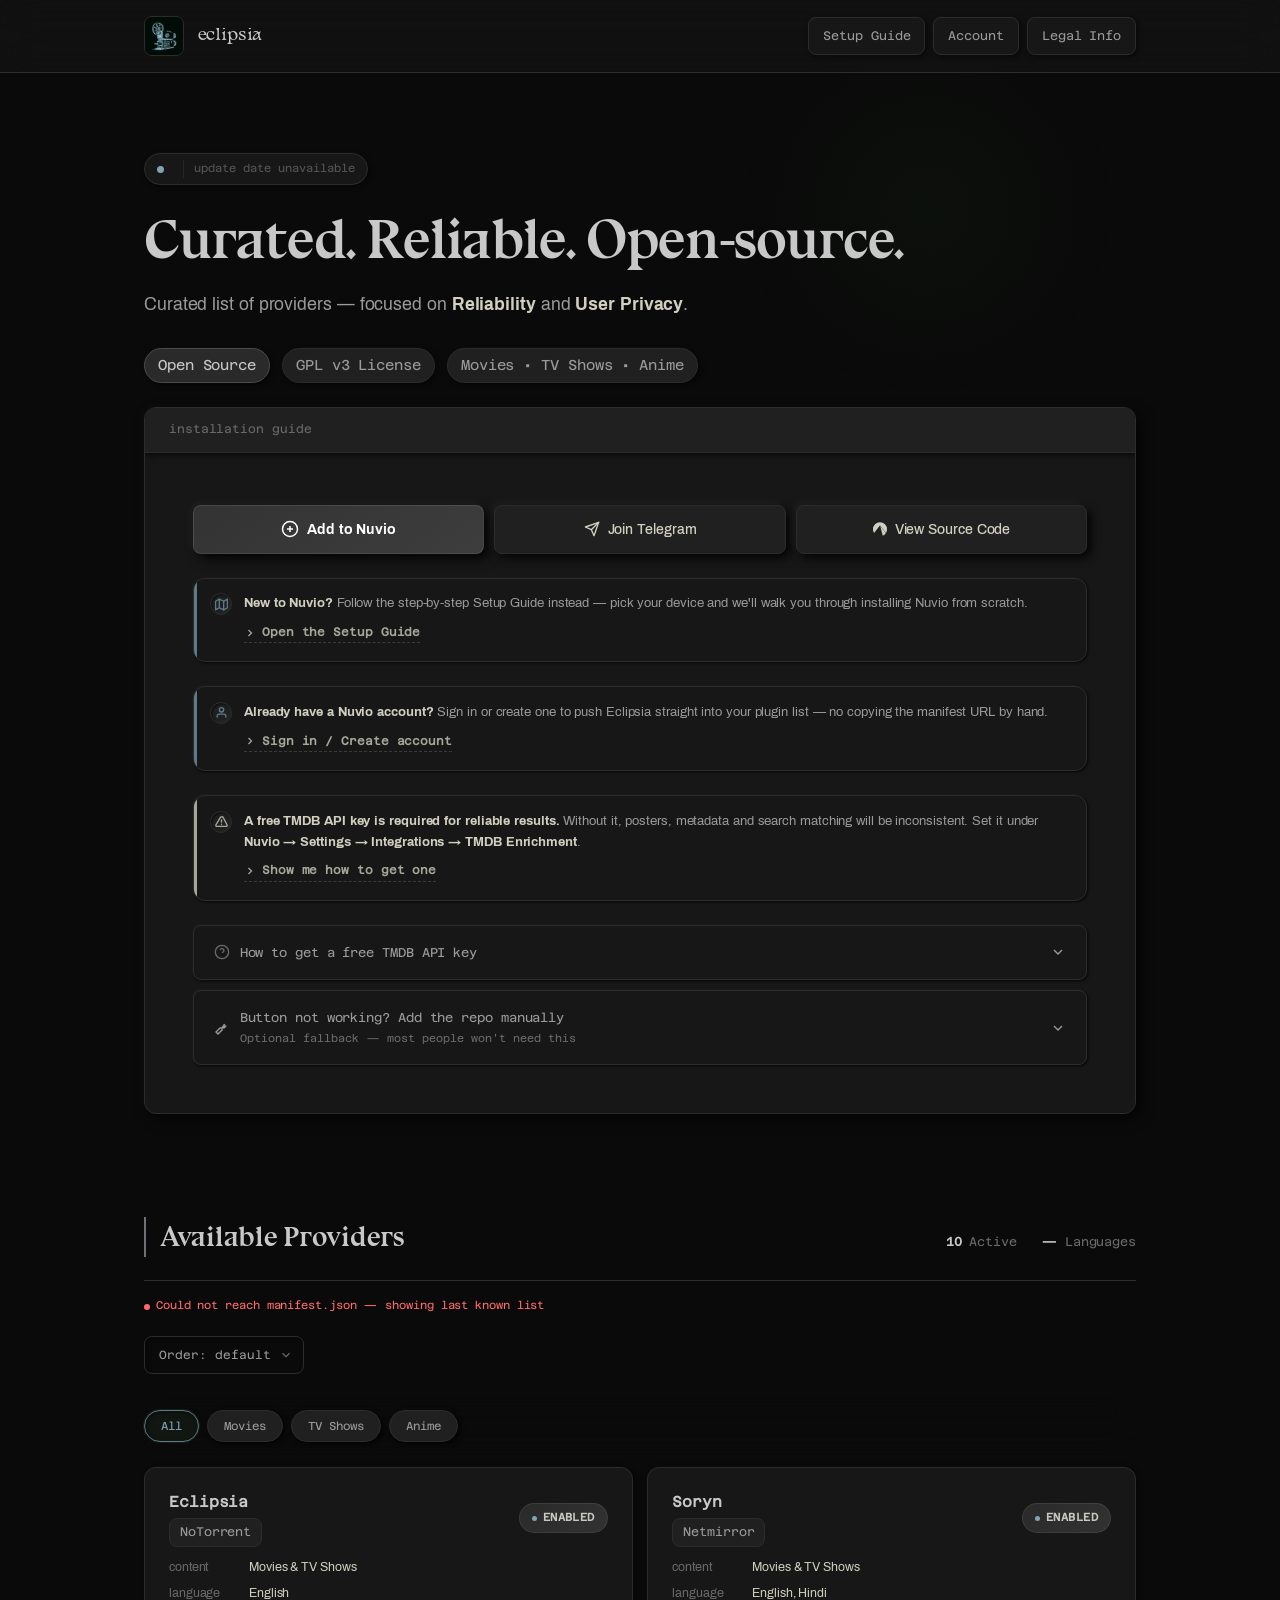
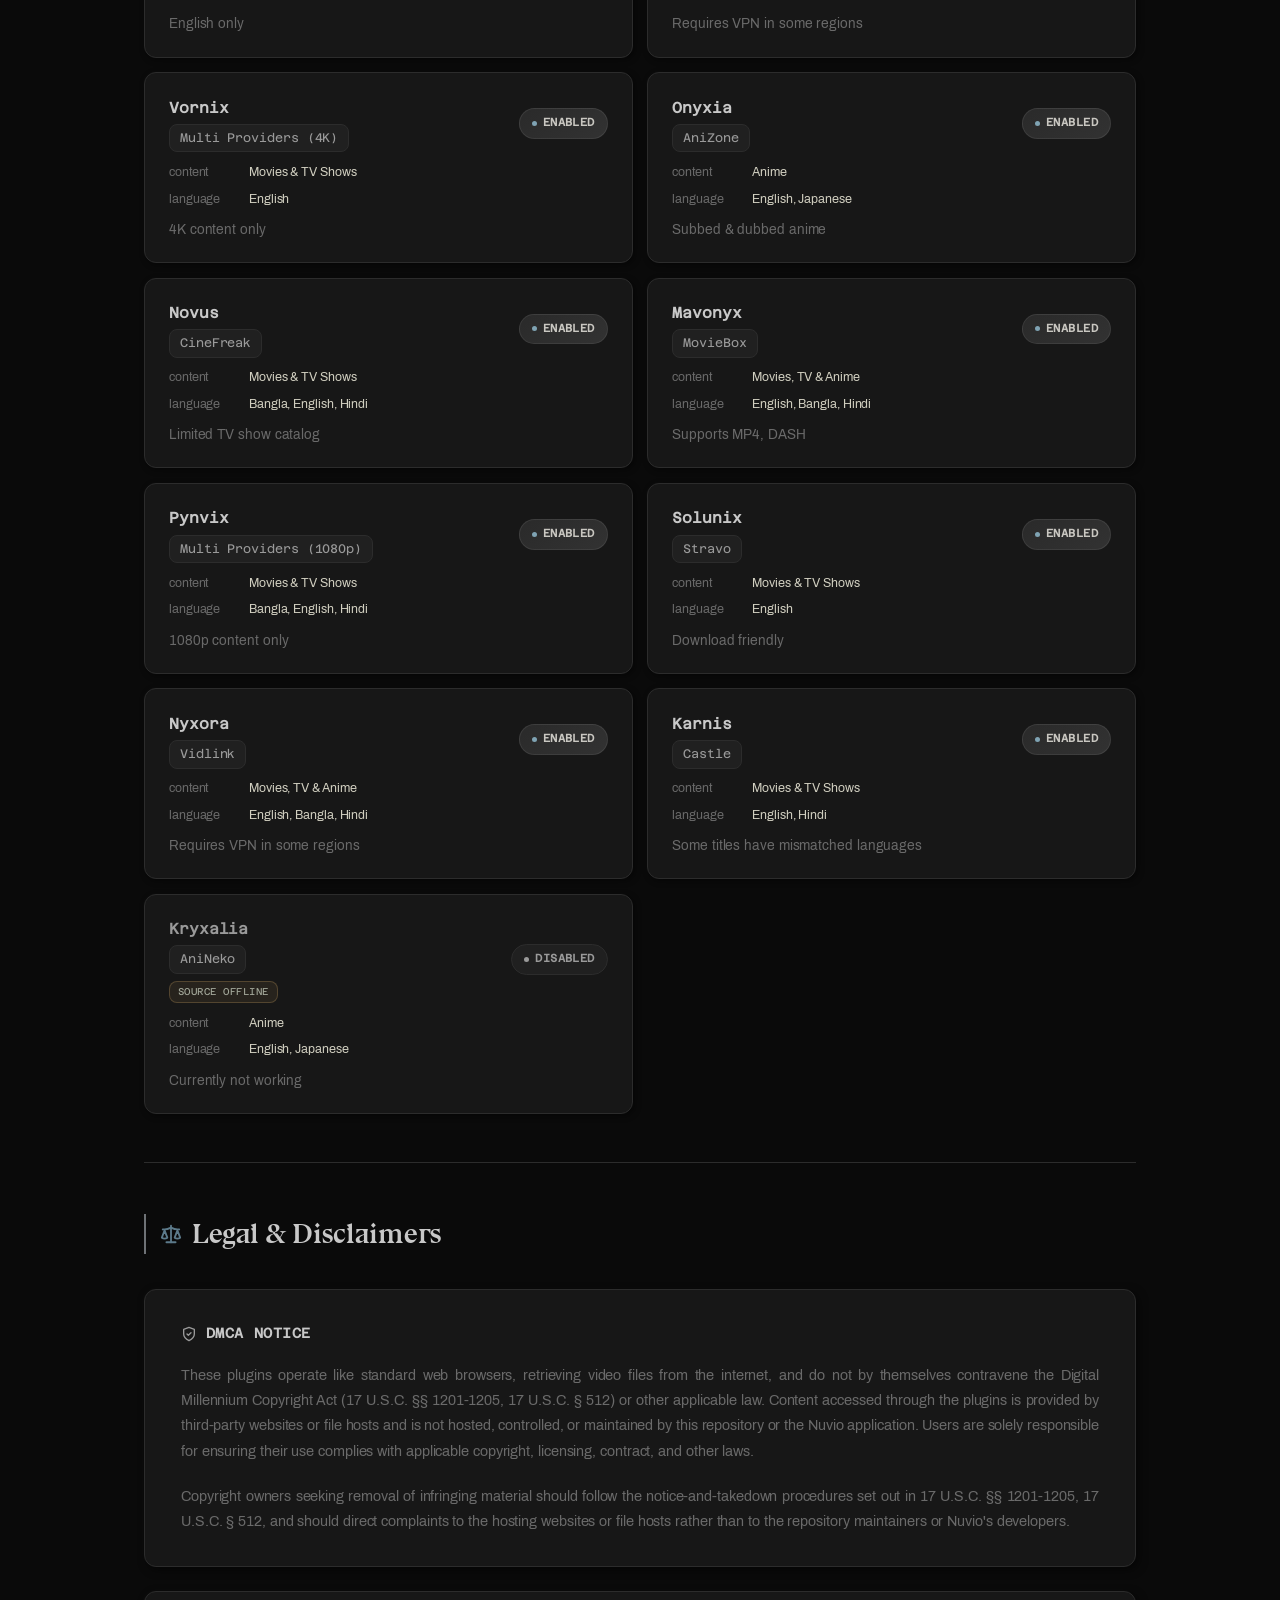
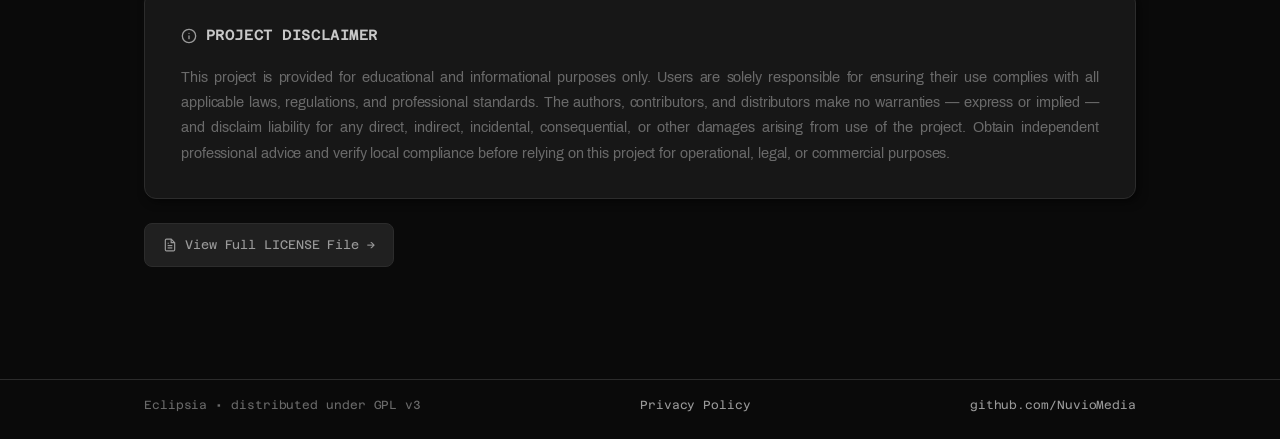
==== commit c7c3b8ce: "Update" ====
--- a/index.html
+++ b/index.html
@@ -64,7 +64,7 @@
     <main class="wrap">
 
       <section class="hero" id="heroSection">
-        <div class="eyebrow"><a id="manifestVersion" href="https://codeberg.org/eclipsia/eclipsia-nuvio/commits/branch/main" target="_blank" rel="noopener noreferrer" referrerpolicy="no-referrer" style="color:inherit;border-bottom:1px dashed var(--line-strong);padding-bottom:1px;" title="View changelog"></a>• <span class="updated" id="lastUpdated">syncing…</span></div>
+        <div class="eyebrow"><a id="manifestVersion" href="https://codeberg.org/eclipsia/eclipsia-nuvio/commits/branch/main" target="_blank" rel="noopener noreferrer" referrerpolicy="no-referrer" style="color:inherit;border-bottom:1px dashed var(--line-strong);padding-bottom:1px;" title="View changelog"></a><span class="updated" id="lastUpdated">syncing…</span></div>
 
         <h1 class="hero-title">Curated. Reliable. Open-source.</h1>
 
